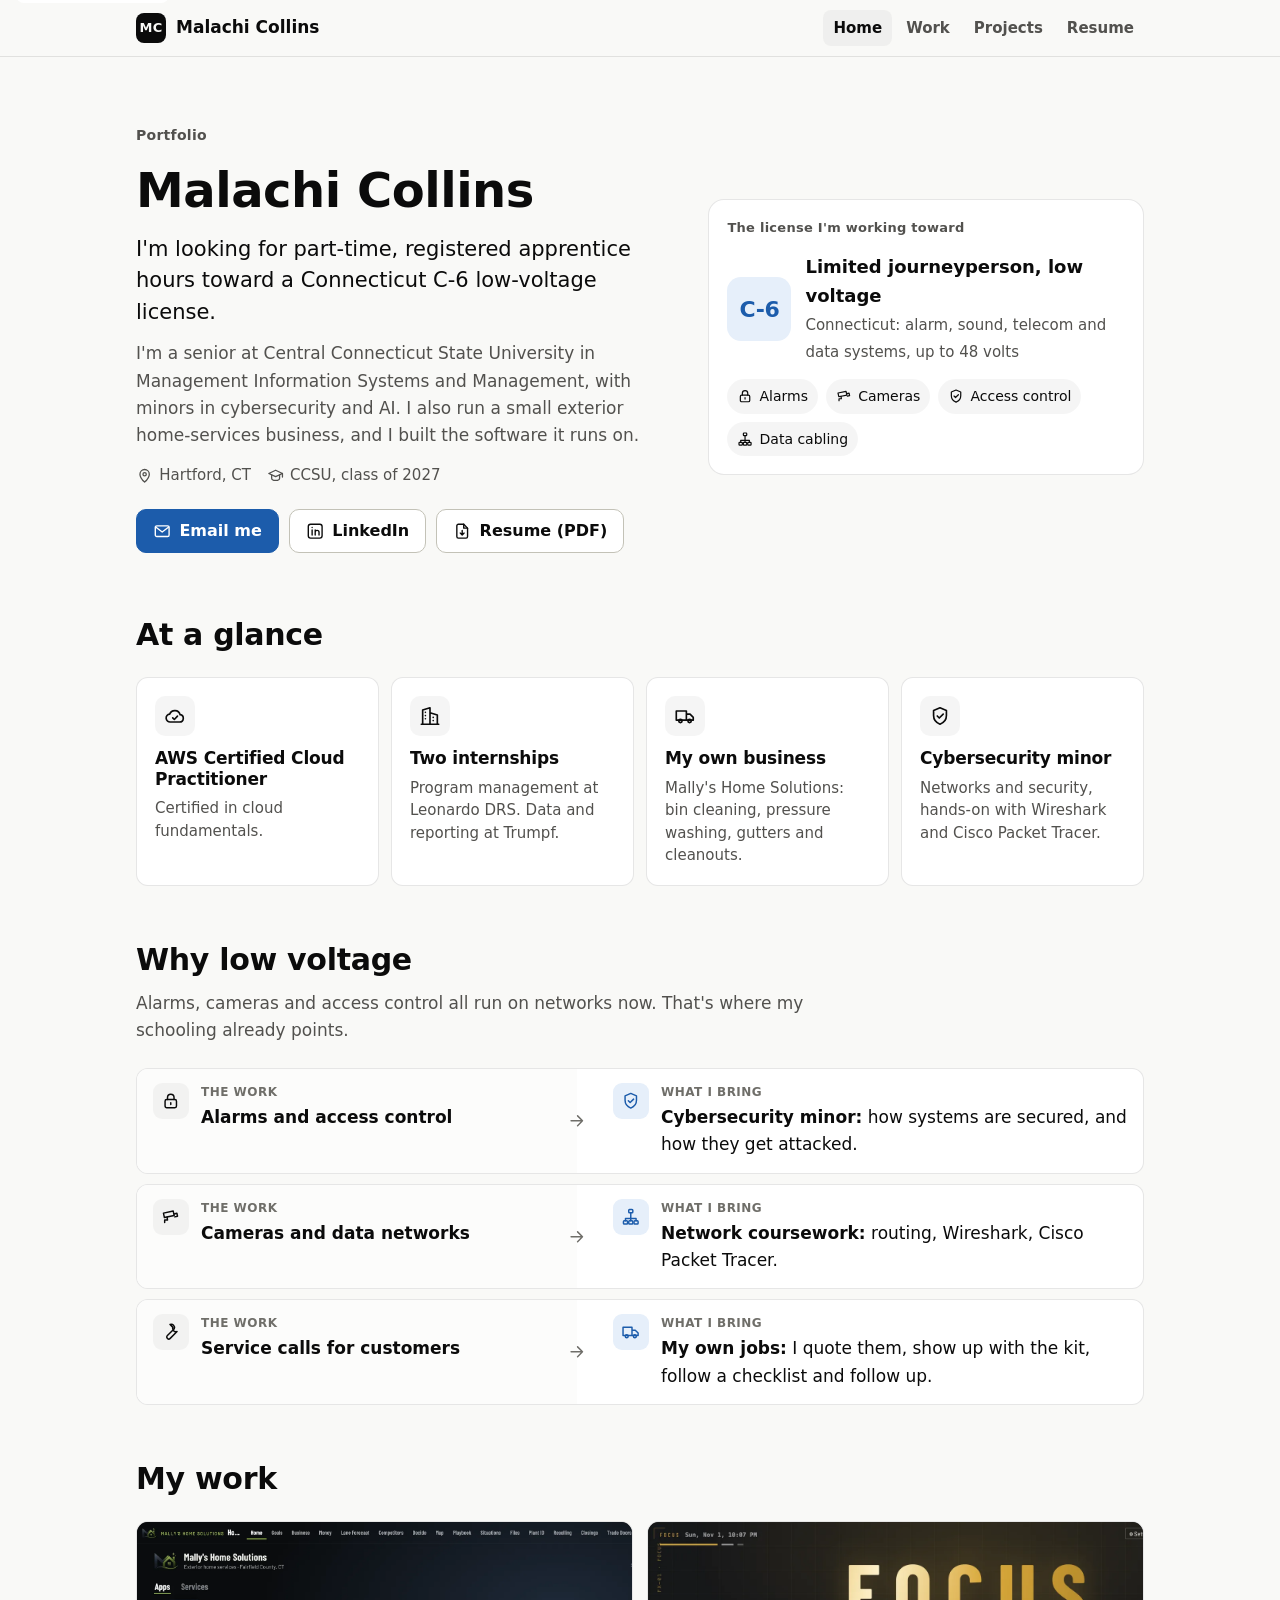
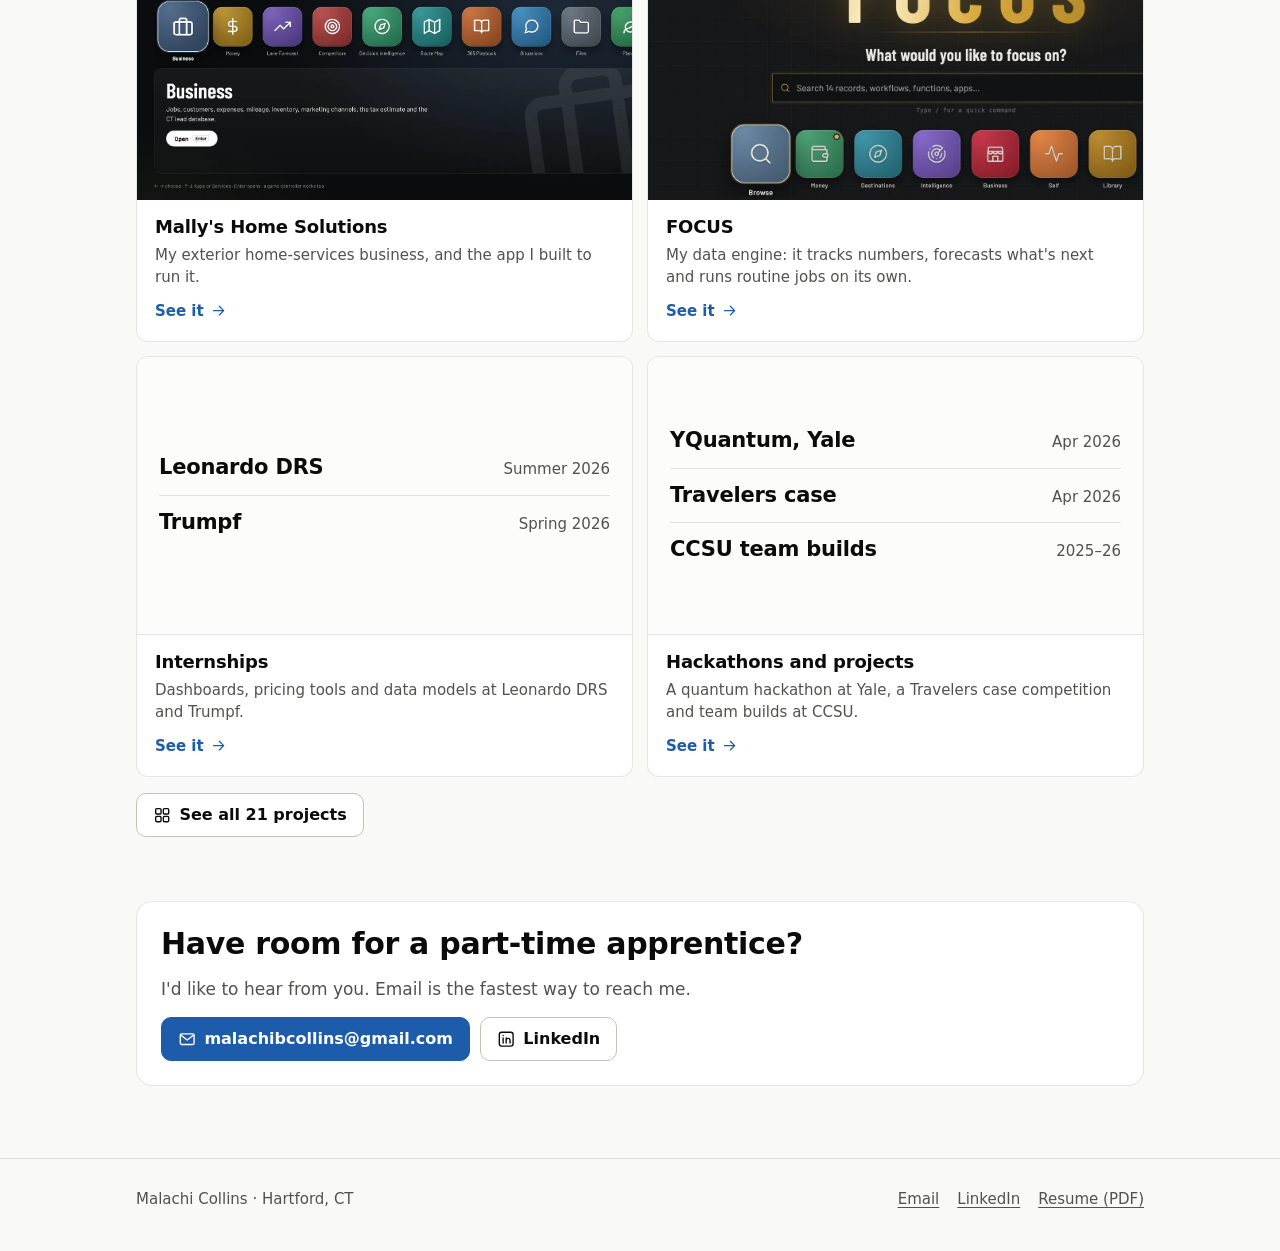
==== docs/portfolio/index.html @ fdacb259 "The portfolio becomes a section of the site: docs/portfolio, a Projects page with all 21 projects, t" ====
<!doctype html>
<html lang="en">
<head>
<meta charset="utf-8">
<meta name="viewport" content="width=device-width, initial-scale=1">
<title>Malachi Collins · Portfolio</title>
<meta name="description" content="CCSU senior in information systems and cybersecurity, looking for part-time, registered apprentice hours toward a Connecticut C-6 low-voltage license.">
<meta property="og:type" content="website">
<meta property="og:title" content="Malachi Collins · Portfolio">
<meta property="og:description" content="Looking for part-time, registered apprentice hours toward a Connecticut C-6 low-voltage license.">
<meta property="og:url" content="https://malachicollins.org/portfolio/">
<meta property="og:image" content="https://malachicollins.org/portfolio/assets/img/og-card.png">
<meta name="twitter:card" content="summary_large_image">
<meta name="theme-color" content="#f9f9f7" media="(prefers-color-scheme: light)">
<meta name="theme-color" content="#0d0d0d" media="(prefers-color-scheme: dark)">
<link rel="icon" href="favicon.svg" type="image/svg+xml">
<link rel="apple-touch-icon" href="assets/img/apple-touch-icon.png">
<link rel="stylesheet" href="assets/site.css">
</head>
<body>
<a class="skip" href="#main">Skip to content</a>
<header class="top">
  <div class="wrap">
    <a class="brand" href="./"><span class="mark" aria-hidden="true">MC</span><span class="name">Malachi Collins</span></a>
    <nav class="nav" aria-label="Pages">
      <a href="./" aria-current="page">Home</a>
      <a href="work.html">Work</a>
      <a href="projects.html">Projects</a>
      <a href="resume.html">Resume</a>
    </nav>
  </div>
</header>

<main id="main">
  <div class="wrap">
    <section class="hero" aria-labelledby="hello">
      <div>
        <div class="kicker">Portfolio</div>
        <h1 id="hello">Malachi Collins</h1>
        <p class="lead">I'm looking for part-time, registered apprentice hours toward a Connecticut <span class="nb">C-6</span> low-voltage license.</p>
        <p class="sub">I'm a senior at Central Connecticut State University in Management Information Systems and Management, with minors in cybersecurity and AI. I also run a small exterior home-services business, and I built the software it runs on.</p>
        <div class="meta">
          <span><svg class="icon" aria-hidden="true"><use href="assets/icons.svg#i-pin"/></svg>Hartford, CT</span>
          <span><svg class="icon" aria-hidden="true"><use href="assets/icons.svg#i-cap"/></svg>CCSU, class of 2027</span>
        </div>
        <div class="actions">
          <a class="btn primary" href="mailto:malachibcollins@gmail.com"><svg class="icon" aria-hidden="true"><use href="assets/icons.svg#i-mail"/></svg>Email me</a>
          <a class="btn" href="https://www.linkedin.com/in/malachi-collins/" rel="noopener"><svg class="icon" aria-hidden="true"><use href="assets/icons.svg#i-linkedin"/></svg>LinkedIn</a>
          <a class="btn" href="assets/Malachi-Collins-Resume.pdf"><svg class="icon" aria-hidden="true"><use href="assets/icons.svg#i-file"/></svg>Resume (PDF)</a>
        </div>
      </div>
      <aside class="hero-card" aria-label="The license I'm working toward">
        <div class="label">The license I'm working toward</div>
        <div class="target">
          <div class="badge-big" aria-hidden="true">C-6</div>
          <div><strong>Limited journeyperson, low voltage</strong><span>Connecticut: alarm, sound, telecom and data systems, up to 48 volts</span></div>
        </div>
        <div class="covers" aria-label="What the work covers">
          <span><svg class="icon" aria-hidden="true"><use href="assets/icons.svg#i-lock"/></svg>Alarms</span>
          <span><svg class="icon" aria-hidden="true"><use href="assets/icons.svg#i-camera"/></svg>Cameras</span>
          <span><svg class="icon" aria-hidden="true"><use href="assets/icons.svg#i-shield"/></svg>Access control</span>
          <span><svg class="icon" aria-hidden="true"><use href="assets/icons.svg#i-network"/></svg>Data cabling</span>
        </div>
      </aside>
    </section>

    <section class="section" aria-labelledby="glance">
      <div class="section-head"><h2 id="glance">At a glance</h2></div>
      <div class="tiles">
        <div class="tile">
          <div class="ico"><svg class="icon" aria-hidden="true"><use href="assets/icons.svg#i-cloud"/></svg></div>
          <h3>AWS Certified Cloud Practitioner</h3>
          <p>Certified in cloud fundamentals.</p>
        </div>
        <div class="tile">
          <div class="ico"><svg class="icon" aria-hidden="true"><use href="assets/icons.svg#i-building"/></svg></div>
          <h3>Two internships</h3>
          <p>Program management at Leonardo DRS. Data and reporting at Trumpf.</p>
        </div>
        <div class="tile">
          <div class="ico"><svg class="icon" aria-hidden="true"><use href="assets/icons.svg#i-truck"/></svg></div>
          <h3>My own business</h3>
          <p>Mally's Home Solutions: bin cleaning, pressure washing, gutters and cleanouts.</p>
        </div>
        <div class="tile">
          <div class="ico"><svg class="icon" aria-hidden="true"><use href="assets/icons.svg#i-shield"/></svg></div>
          <h3>Cybersecurity minor</h3>
          <p>Networks and security, hands-on with Wireshark and Cisco Packet Tracer.</p>
        </div>
      </div>
    </section>

    <section class="section" aria-labelledby="why">
      <div class="section-head">
        <h2 id="why">Why low voltage</h2>
        <p class="sub">Alarms, cameras and access control all run on networks now. That's where my schooling already points.</p>
      </div>
      <div class="pairs">
        <div class="pair">
          <div class="work"><span class="ico"><svg class="icon" aria-hidden="true"><use href="assets/icons.svg#i-lock"/></svg></span><div><small>The work</small><strong>Alarms and access control</strong></div></div>
          <div class="arrow" aria-hidden="true"><svg class="icon"><use href="assets/icons.svg#i-arrow"/></svg></div>
          <div class="bring"><span class="ico"><svg class="icon" aria-hidden="true"><use href="assets/icons.svg#i-shield"/></svg></span><div><small>What I bring</small><strong>Cybersecurity minor:</strong> how systems are secured, and how they get attacked.</div></div>
        </div>
        <div class="pair">
          <div class="work"><span class="ico"><svg class="icon" aria-hidden="true"><use href="assets/icons.svg#i-camera"/></svg></span><div><small>The work</small><strong>Cameras and data networks</strong></div></div>
          <div class="arrow" aria-hidden="true"><svg class="icon"><use href="assets/icons.svg#i-arrow"/></svg></div>
          <div class="bring"><span class="ico"><svg class="icon" aria-hidden="true"><use href="assets/icons.svg#i-network"/></svg></span><div><small>What I bring</small><strong>Network coursework:</strong> routing, Wireshark, Cisco Packet Tracer.</div></div>
        </div>
        <div class="pair">
          <div class="work"><span class="ico"><svg class="icon" aria-hidden="true"><use href="assets/icons.svg#i-tools"/></svg></span><div><small>The work</small><strong>Service calls for customers</strong></div></div>
          <div class="arrow" aria-hidden="true"><svg class="icon"><use href="assets/icons.svg#i-arrow"/></svg></div>
          <div class="bring"><span class="ico"><svg class="icon" aria-hidden="true"><use href="assets/icons.svg#i-truck"/></svg></span><div><small>What I bring</small><strong>My own jobs:</strong> I quote them, show up with the kit, follow a checklist and follow up.</div></div>
        </div>
      </div>
    </section>

    <section class="section" aria-labelledby="mywork">
      <div class="section-head"><h2 id="mywork">My work</h2></div>
      <div class="cards two-up">
        <a class="card" href="work.html#mallys">
          <div class="pic"><img src="assets/img/mhs-console.webp" width="1600" height="825" alt="The Mally's Home Solutions app's home screen: a row of app tiles." loading="lazy"></div>
          <div class="body"><h3>Mally's Home Solutions</h3><p>My exterior home-services business, and the app I built to run it.</p><span class="more">See it<svg class="icon" aria-hidden="true"><use href="assets/icons.svg#i-arrow"/></svg></span></div>
        </a>
        <a class="card" href="work.html#focus">
          <div class="pic"><img src="assets/img/focus-home.webp" width="1600" height="700" alt="The FOCUS home screen: a search box and a row of app tiles." loading="lazy"></div>
          <div class="body"><h3>FOCUS</h3><p>My data engine: it tracks numbers, forecasts what's next and runs routine jobs on its own.</p><span class="more">See it<svg class="icon" aria-hidden="true"><use href="assets/icons.svg#i-arrow"/></svg></span></div>
        </a>
        <a class="card" href="work.html#internships">
          <div class="pic text-pic"><ul><li><b>Leonardo DRS</b><span>Summer 2026</span></li><li><b>Trumpf</b><span>Spring 2026</span></li></ul></div>
          <div class="body"><h3>Internships</h3><p>Dashboards, pricing tools and data models at Leonardo DRS and Trumpf.</p><span class="more">See it<svg class="icon" aria-hidden="true"><use href="assets/icons.svg#i-arrow"/></svg></span></div>
        </a>
        <a class="card" href="work.html#competitions">
          <div class="pic text-pic"><ul><li><b>YQuantum, Yale</b><span>Apr 2026</span></li><li><b>Travelers case</b><span>Apr 2026</span></li><li><b>CCSU team builds</b><span>2025–26</span></li></ul></div>
          <div class="body"><h3>Hackathons and projects</h3><p>A quantum hackathon at Yale, a Travelers case competition and team builds at CCSU.</p><span class="more">See it<svg class="icon" aria-hidden="true"><use href="assets/icons.svg#i-arrow"/></svg></span></div>
        </a>
      </div>
      <div class="actions" style="margin-top:16px"><a class="btn" href="projects.html"><svg class="icon" aria-hidden="true"><use href="assets/icons.svg#i-layout"/></svg>See all 21 projects</a></div>
    </section>

    <section class="cta" aria-labelledby="talk">
      <h2 id="talk">Have room for a part-time apprentice?</h2>
      <p>I'd like to hear from you. Email is the fastest way to reach me.</p>
      <div class="actions">
        <a class="btn primary" href="mailto:malachibcollins@gmail.com"><svg class="icon" aria-hidden="true"><use href="assets/icons.svg#i-mail"/></svg>malachibcollins@gmail.com</a>
        <a class="btn" href="https://www.linkedin.com/in/malachi-collins/" rel="noopener"><svg class="icon" aria-hidden="true"><use href="assets/icons.svg#i-linkedin"/></svg>LinkedIn</a>
      </div>
    </section>
  </div>
</main>

<footer class="foot">
  <div class="wrap">
    <span>Malachi Collins · Hartford, CT</span>
    <nav aria-label="Contact">
      <a href="mailto:malachibcollins@gmail.com">Email</a>
      <a href="https://www.linkedin.com/in/malachi-collins/" rel="noopener">LinkedIn</a>
      <a href="assets/Malachi-Collins-Resume.pdf">Resume (PDF)</a>
    </nav>
  </div>
</footer>
</body>
</html>
---- docs/portfolio/assets/site.css ----
/* Malachi Collins: portfolio. One stylesheet for every page; light and dark follow the device. */
:root {
  color-scheme: light;
  --page: #f9f9f7;
  --surface: #fcfcfb;
  --raised: #ffffff;
  --ink: #0b0b0b;
  --ink-2: #52514e;
  --muted: #6f6e69;
  --grid: #e1e0d9;
  --axis: #c3c2b7;
  --ring: rgba(11, 11, 11, 0.10);
  --wash: rgba(11, 11, 11, 0.04);
  --link: #1c5cab;
  --accent: #1c5cab;
  --on-accent: #ffffff;
  --accent-wash: #e6effa;
  --series-1: #2a78d6;
  --series-2: #eb6834;
  --series-3: #1baf7a;
  --good: #0ca30c;
  --radius: 12px;
  --font: system-ui, -apple-system, "Segoe UI", Roboto, "Helvetica Neue", Arial, sans-serif;
}
@media (prefers-color-scheme: dark) {
  :root:not([data-theme="light"]) {
    color-scheme: dark;
    --page: #0d0d0d;
    --surface: #1a1a19;
    --raised: #1f1f1e;
    --ink: #f0efec;
    --ink-2: #c3c2b7;
    --muted: #a3a29b;
    --grid: #2c2c2a;
    --axis: #383835;
    --ring: rgba(255, 255, 255, 0.10);
    --wash: rgba(255, 255, 255, 0.05);
    --link: #86b6ef;
    --accent: #3987e5;
    --on-accent: #ffffff;
    --accent-wash: #16263a;
    --series-1: #3987e5;
    --series-2: #d95926;
    --series-3: #199e70;
  }
}

*, *::before, *::after { box-sizing: border-box; }
html { -webkit-text-size-adjust: 100%; scroll-behavior: smooth; }
@media (prefers-reduced-motion: reduce) { html { scroll-behavior: auto; } }
body {
  margin: 0;
  background: var(--page);
  color: var(--ink);
  font: 17px/1.6 var(--font);
  overflow-x: hidden;
}
img { max-width: 100%; height: auto; display: block; }
a { color: var(--link); text-underline-offset: 3px; }
a:hover { text-decoration-thickness: 2px; }
:focus-visible { outline: 2px solid var(--accent); outline-offset: 3px; border-radius: 4px; }
h1, h2, h3 { line-height: 1.2; margin: 0; letter-spacing: -0.01em; }
h1 { font-size: clamp(32px, 6vw, 48px); font-weight: 700; }
h2 { font-size: clamp(24px, 4vw, 30px); font-weight: 700; }
h3 { font-size: 18px; font-weight: 650; }
p { margin: 0; }
.wrap { max-width: 1040px; margin: 0 auto; padding: 0 16px; }
.nb { white-space: nowrap; }
.sr-only { position: absolute; width: 1px; height: 1px; padding: 0; margin: -1px; overflow: hidden; clip: rect(0 0 0 0); white-space: nowrap; border: 0; }
.skip { position: absolute; left: 16px; top: -40px; background: var(--raised); padding: 8px 12px; border-radius: 8px; z-index: 10; }
.skip:focus { top: 8px; }
.icon { width: 1.15em; height: 1.15em; flex: none; fill: none; stroke: currentColor; stroke-width: 1.8; stroke-linecap: round; stroke-linejoin: round; }

/* Top bar */
.top { position: sticky; top: 0; z-index: 5; background: var(--page); background: color-mix(in srgb, var(--page) 88%, transparent); backdrop-filter: saturate(1.4) blur(10px); -webkit-backdrop-filter: saturate(1.4) blur(10px); border-bottom: 1px solid var(--ring); }
.top .wrap { display: flex; align-items: center; justify-content: space-between; gap: 12px; height: 56px; }
.brand { display: flex; align-items: center; gap: 10px; color: var(--ink); text-decoration: none; font-weight: 700; white-space: nowrap; }
.brand .mark { width: 30px; height: 30px; border-radius: 8px; background: var(--ink); color: var(--page); display: grid; place-items: center; font-size: 13px; letter-spacing: 0.02em; }
.nav { display: flex; gap: 4px; }
.nav a { color: var(--ink-2); text-decoration: none; padding: 6px 10px; border-radius: 8px; font-size: 15px; font-weight: 550; }
.nav a:hover { background: var(--wash); color: var(--ink); }
.nav a[aria-current="page"] { color: var(--ink); background: var(--wash); }
@media (max-width: 420px) { .brand .name { display: none; } }

/* Sections */
main { display: block; }
.section { padding: 56px 0 8px; }
.section + .section { padding-top: 48px; }
.kicker { display: inline-flex; align-items: center; gap: 8px; color: var(--ink-2); font-size: 14px; font-weight: 600; letter-spacing: 0.02em; margin-bottom: 10px; }
.lead { font-size: clamp(18px, 2.6vw, 21px); line-height: 1.5; color: var(--ink); max-width: 46ch; }
.sub { color: var(--ink-2); max-width: 62ch; }
.section-head { display: grid; gap: 10px; margin-bottom: 24px; }
.section-head .sub { margin-top: 2px; }

/* Hero */
.hero { padding: 48px 0 8px; display: grid; gap: 28px; grid-template-columns: minmax(0, 1fr); align-items: center; }
@media (min-width: 860px) { .hero { grid-template-columns: minmax(0, 1.25fr) minmax(0, 1fr); padding-top: 64px; } }
.hero h1 { margin: 6px 0 14px; }
.hero .lead { margin-bottom: 12px; }
.meta { display: flex; flex-wrap: wrap; gap: 6px 16px; color: var(--ink-2); font-size: 15px; margin: 14px 0 22px; }
.meta span { display: inline-flex; align-items: center; gap: 6px; }
.actions { display: flex; flex-wrap: wrap; gap: 10px; }
.btn { display: inline-flex; align-items: center; gap: 8px; min-height: 44px; padding: 0 16px; border-radius: 10px; border: 1px solid var(--axis); color: var(--ink); background: var(--raised); text-decoration: none; font-weight: 600; font-size: 16px; }
.btn:hover { border-color: var(--ink-2); text-decoration: none; }
.btn.primary { background: var(--accent); border-color: var(--accent); color: var(--on-accent); }
.btn.primary:hover { filter: brightness(1.08); }
.hero-card { background: var(--raised); border: 1px solid var(--ring); border-radius: 16px; padding: 18px; display: grid; gap: 14px; }
.hero-card .label { font-size: 13px; font-weight: 650; color: var(--ink-2); letter-spacing: 0.02em; }
.target { display: grid; grid-template-columns: auto minmax(0, 1fr); gap: 14px; align-items: center; }
.badge-big { width: 64px; height: 64px; border-radius: 14px; background: var(--accent-wash); color: var(--link); display: grid; place-items: center; font-weight: 800; font-size: 22px; letter-spacing: -0.02em; }
.target strong { display: block; font-size: 18px; }
.target span { color: var(--ink-2); font-size: 15px; }
.covers { display: flex; flex-wrap: wrap; gap: 8px; }
.covers span { display: inline-flex; align-items: center; gap: 6px; font-size: 14px; padding: 6px 10px; border-radius: 999px; background: var(--wash); color: var(--ink); }

/* Tiles */
.tiles { display: grid; gap: 12px; grid-template-columns: repeat(auto-fit, minmax(min(100%, 220px), 1fr)); }
.tile { background: var(--raised); border: 1px solid var(--ring); border-radius: var(--radius); padding: 18px; display: grid; gap: 8px; align-content: start; }
.tile .ico { width: 40px; height: 40px; border-radius: 10px; display: grid; place-items: center; background: var(--wash); color: var(--ink); margin-bottom: 4px; }
.tile .ico .icon { width: 22px; height: 22px; }
.tile h3 { font-size: 17px; }
.tile p { color: var(--ink-2); font-size: 15px; line-height: 1.5; }
.stat { background: var(--surface); border: 1px solid var(--ring); border-radius: var(--radius); padding: 16px 18px; }
.stat b { display: block; font-size: 30px; line-height: 1.1; font-weight: 750; letter-spacing: -0.02em; }
.stat span { color: var(--ink-2); font-size: 15px; }

/* Overlap rows (Why low voltage) */
.pairs { display: grid; gap: 10px; }
.pair { display: grid; grid-template-columns: minmax(0, 1fr); gap: 0; background: var(--raised); border: 1px solid var(--ring); border-radius: var(--radius); overflow: hidden; }
.pair > div { display: flex; gap: 12px; align-items: flex-start; padding: 14px 16px; }
.pair .work { background: var(--surface); }
.pair .ico { width: 36px; height: 36px; border-radius: 9px; display: grid; place-items: center; flex: none; background: var(--wash); }
.pair .bring .ico { background: var(--accent-wash); color: var(--link); }
.pair small { display: block; font-size: 12px; font-weight: 700; letter-spacing: 0.04em; color: var(--muted); text-transform: uppercase; margin-bottom: 2px; }
.pair strong { font-weight: 650; }
.pair .arrow { display: none; }
@media (min-width: 760px) {
  .pair { grid-template-columns: minmax(0, 1fr) 40px minmax(0, 1.3fr); align-items: stretch; }
  .pair .arrow { display: grid; place-items: center; color: var(--muted); background: linear-gradient(90deg, var(--surface) 50%, var(--raised) 50%); padding: 0; }
}

/* Work cards with a picture */
.cards { display: grid; gap: 14px; grid-template-columns: repeat(auto-fit, minmax(min(100%, 300px), 1fr)); }
.card { background: var(--raised); border: 1px solid var(--ring); border-radius: var(--radius); overflow: hidden; color: var(--ink); text-decoration: none; display: flex; flex-direction: column; }
a.card:hover { border-color: var(--axis); }
a.card:hover h3 { text-decoration: underline; text-underline-offset: 3px; }
.card .pic { aspect-ratio: 16 / 9; background: #151515; overflow: hidden; }
.card .pic img { width: 100%; height: 100%; object-fit: cover; object-position: top left; }
.cards.two-up { grid-template-columns: repeat(auto-fit, minmax(min(100%, 420px), 1fr)); }
.card .pic.text-pic { display: flex; align-items: center; background: var(--surface); padding: 16px 22px; border-bottom: 1px solid var(--ring); }
.text-pic ul { list-style: none; margin: 0; padding: 0; width: 100%; display: grid; gap: 10px; }
.text-pic li { display: flex; justify-content: space-between; align-items: baseline; gap: 12px; padding-bottom: 10px; border-bottom: 1px solid var(--grid); }
.text-pic li:last-child { border-bottom: 0; padding-bottom: 0; }
.text-pic b { font-size: clamp(17px, 2.4vw, 21px); font-weight: 700; letter-spacing: -0.01em; }
.text-pic span { color: var(--ink-2); font-size: 15px; white-space: nowrap; }
.card .body { padding: 16px 18px 18px; display: grid; gap: 6px; }
.card .body p { color: var(--ink-2); font-size: 15px; line-height: 1.5; }
.more { display: inline-flex; align-items: center; gap: 6px; font-weight: 600; color: var(--link); font-size: 15px; margin-top: 4px; }

/* Jump links */
.jump { display: flex; flex-wrap: wrap; gap: 8px; margin-top: 18px; }
.jump a { display: inline-flex; align-items: center; gap: 6px; padding: 8px 12px; border-radius: 999px; border: 1px solid var(--ring); background: var(--raised); color: var(--ink); text-decoration: none; font-size: 15px; font-weight: 550; }
.jump a:hover { border-color: var(--axis); }

/* Project sections */
.project { padding-top: 56px; scroll-margin-top: 64px; }
.project-head { display: grid; gap: 10px; margin-bottom: 20px; }
.chips { display: flex; flex-wrap: wrap; gap: 8px; }
.chips span { display: inline-flex; align-items: center; gap: 6px; padding: 6px 12px; border-radius: 999px; background: var(--raised); border: 1px solid var(--ring); font-size: 15px; }
.chips .icon { color: var(--good); }
.chips.plain span { background: var(--wash); border-color: transparent; font-size: 14px; }
.label-row { font-size: 13px; font-weight: 700; letter-spacing: 0.04em; text-transform: uppercase; color: var(--muted); margin: 22px 0 10px; }
.shots { display: grid; gap: 14px; grid-template-columns: minmax(0, 1fr); margin-top: 18px; }
@media (min-width: 860px) { .shots { grid-template-columns: repeat(2, minmax(0, 1fr)); } .shots .wide { grid-column: 1 / -1; } }
figure { margin: 0; }
.shot { background: var(--raised); border: 1px solid var(--ring); border-radius: var(--radius); overflow: hidden; display: flex; flex-direction: column; }
.shot a { display: flex; align-items: center; flex: 1 1 auto; background: #151515; }
.shot a img { width: 100%; }
.shot figcaption { padding: 12px 16px 14px; color: var(--ink-2); font-size: 15px; line-height: 1.5; }
.shot figcaption b { color: var(--ink); font-weight: 650; }
.note { display: flex; gap: 10px; align-items: flex-start; padding: 12px 14px; border-radius: 10px; background: var(--wash); color: var(--ink-2); font-size: 15px; margin-top: 16px; }
.note .icon { margin-top: 3px; color: var(--ink-2); }

/* FOCUS flow */
.flow { display: grid; gap: 10px; margin-top: 4px; }
.flow-steps { display: grid; gap: 10px; grid-template-columns: repeat(2, minmax(0, 1fr)); }
@media (min-width: 760px) { .flow-steps { grid-template-columns: repeat(4, minmax(0, 1fr)); } }
.step { position: relative; background: var(--raised); border: 1px solid var(--ring); border-radius: var(--radius); padding: 14px 16px; }
.step .n { font-size: 12px; font-weight: 700; color: var(--muted); letter-spacing: 0.04em; }
.step strong { display: block; font-size: 17px; margin: 2px 0 2px; }
.step span { color: var(--ink-2); font-size: 14px; line-height: 1.45; display: block; }
.base { display: flex; flex-wrap: wrap; align-items: center; gap: 8px 14px; background: var(--accent-wash); color: var(--ink); border-radius: var(--radius); padding: 12px 16px; font-size: 15px; }
.base strong { display: inline-flex; align-items: center; gap: 8px; }
.base span { color: var(--ink-2); }

/* Experience */
.jobs { display: grid; gap: 12px; }
.job { background: var(--raised); border: 1px solid var(--ring); border-radius: var(--radius); padding: 16px 18px; display: grid; gap: 8px; }
.job-top { display: flex; flex-wrap: wrap; justify-content: space-between; gap: 2px 12px; align-items: baseline; }
.job-top h3 { font-size: 18px; }
.job-top .when { color: var(--ink-2); font-size: 15px; white-space: nowrap; }
.job .role { color: var(--ink-2); font-size: 15px; margin-top: -4px; }
.job ul { margin: 2px 0 0; padding-left: 20px; color: var(--ink); }
.job li { margin: 3px 0; font-size: 16px; }
.job li::marker { color: var(--muted); }
.two { display: grid; gap: 12px; grid-template-columns: repeat(auto-fit, minmax(min(100%, 320px), 1fr)); }

/* Timeline (resume) */
.legend { display: flex; flex-wrap: wrap; gap: 6px 18px; font-size: 14px; color: var(--ink-2); margin: 0 0 14px; }
.legend span { display: inline-flex; align-items: center; gap: 8px; }
.legend i { width: 14px; height: 10px; border-radius: 3px; display: inline-block; }
.k-school { background: var(--series-1); }
.k-work { background: var(--series-2); }
.k-lead { background: var(--series-3); }
/* Each plot cell draws a hairline at every January (12 of the 78 months shown = 15.3846%) and the dashed
   "now" line at Nov 2026 (70 of 78 = 89.74%). On wide screens the rows touch, so the lines run unbroken. */
.timeline { background: var(--surface); border: 1px solid var(--ring); border-radius: var(--radius); padding: 10px 16px 8px; }
.tl-row { display: grid; grid-template-columns: minmax(0, 1fr); column-gap: 16px; }
.tl-label { font-size: 14px; line-height: 1.35; padding: 10px 0 4px; }
.tl-label b { font-weight: 650; }
.tl-label span { color: var(--ink-2); }
.tl-plot { position: relative; min-height: 22px; background-image: linear-gradient(to right, var(--grid) 1px, transparent 1px); background-size: 15.3846% 100%; background-repeat: repeat-x; }
.tl-plot::after { content: ""; position: absolute; top: 0; bottom: 0; left: 89.74%; border-left: 1.5px dashed var(--ink-2); }
.tl-bar { position: absolute; top: 50%; height: 12px; margin-top: -6px; min-width: 6px; border-radius: 4px; z-index: 1; }
.tl-head .tl-label, .tl-axis .tl-label { display: none; }
.tl-head .tl-plot { min-height: 22px; }
.tl-now { position: absolute; left: 89.74%; top: 2px; transform: translateX(-50%); font-size: 12px; font-weight: 650; line-height: 18px; padding: 0 5px; border-radius: 4px; background: var(--surface); z-index: 2; }
.tl-axis .tl-plot { min-height: 26px; font-size: 12px; color: var(--muted); font-variant-numeric: tabular-nums; }
.tl-axis span { position: absolute; top: 6px; padding-left: 4px; line-height: 1; }
.tl-axis span.last { left: auto !important; right: 0; padding-left: 0; }
.tl-note { font-size: 13px; color: var(--ink-2); margin-top: 8px; }
@media (min-width: 760px) {
  .tl-row { grid-template-columns: 300px minmax(0, 1fr); }
  .tl-label { padding: 6px 0; }
  .tl-head .tl-label, .tl-axis .tl-label { display: block; padding: 0; }
}

/* Skills */
.skill-list { display: flex; flex-wrap: wrap; gap: 6px; margin-top: 4px; }
.skill-list span { font-size: 14px; padding: 4px 10px; border-radius: 999px; background: var(--wash); }

/* Footer */
.foot { margin-top: 72px; border-top: 1px solid var(--ring); padding: 28px 0 40px; color: var(--ink-2); font-size: 15px; }
.foot .wrap { display: flex; flex-wrap: wrap; justify-content: space-between; gap: 14px; align-items: center; }
.foot nav { display: flex; flex-wrap: wrap; gap: 6px 18px; }
.foot a { color: var(--ink-2); }
.cta { margin-top: 56px; background: var(--raised); border: 1px solid var(--ring); border-radius: 16px; padding: 24px; display: grid; gap: 14px; }
.cta p { color: var(--ink-2); }

/* Phones: tiles lie flat, icon on the left, so the page is shorter */
@media (max-width: 600px) {
  .tile { grid-template-columns: 40px minmax(0, 1fr); column-gap: 14px; row-gap: 4px; padding: 14px 16px; }
  .tile .ico { grid-row: 1 / span 3; margin: 0; }
  .tile > :not(.ico) { grid-column: 2; }
}

/* Projects page */
.ptiles { display: grid; gap: 12px; grid-template-columns: repeat(auto-fit, minmax(min(100%, 290px), 1fr)); margin-top: 12px; }
.ptile { background: var(--raised); border: 1px solid var(--ring); border-radius: var(--radius); padding: 16px 18px; display: flex; flex-direction: column; gap: 8px; }
.ptile-top { display: flex; align-items: center; justify-content: space-between; gap: 10px; }
.ptile-top .ico { width: 38px; height: 38px; border-radius: 10px; display: grid; place-items: center; background: var(--wash); }
.ptile-top .ico .icon { width: 20px; height: 20px; }
.when { color: var(--ink-2); font-size: 14px; white-space: nowrap; font-variant-numeric: tabular-nums; }
.ptile p { color: var(--ink-2); font-size: 15px; line-height: 1.5; }
.ptile .chips { margin-top: 2px; }
.code { margin-top: auto; padding-top: 4px; display: inline-flex; align-items: center; gap: 6px; font-size: 14px; font-weight: 600; }
.code.muted { color: var(--muted); font-weight: 500; }
.finder { background: var(--raised); border: 1px solid var(--ring); border-radius: var(--radius); padding: 18px; display: grid; gap: 20px; grid-template-columns: minmax(0, 1fr); }
@media (min-width: 900px) { .finder { grid-template-columns: minmax(0, 1fr) auto; align-items: start; } }
.finder-text { display: flex; flex-direction: column; gap: 10px; }
.finder-text p { color: var(--ink-2); }
.facts { list-style: none; margin: 0; padding: 0; display: grid; gap: 6px; }
.facts li { font-size: 15px; color: var(--ink-2); }
.facts b { color: var(--ink); font-size: 17px; margin-right: 4px; }
.finder-chart { margin: 0; background: var(--surface); border: 1px solid var(--ring); border-radius: 10px; padding: 14px; }
.finder-chart .legend i { width: 10px; height: 10px; border-radius: 2px; }
.counties { display: flex; flex-wrap: wrap; gap: 18px 24px; }
.county { display: flex; justify-content: space-between; align-items: baseline; font-size: 14px; margin-bottom: 6px; }
.county span { color: var(--ink-2); font-variant-numeric: tabular-nums; }
.waffle { display: grid; grid-template-columns: repeat(25, 8px); gap: 2px; }
.waffle i { width: 8px; height: 8px; border-radius: 2px; display: block; }
.waffle i.a, .w-a { background: var(--series-1); }
.waffle i.b, .w-b { background: var(--series-2); }
.waffle i.c, .w-c { background: var(--series-3); }
.finder-chart figcaption { font-size: 13px; color: var(--ink-2); margin-top: 10px; max-width: 520px; }
.bars { margin: 0; background: var(--surface); border: 1px solid var(--ring); border-radius: var(--radius); padding: 16px 18px; display: grid; gap: 8px; }
.bar-row { display: grid; grid-template-columns: minmax(0, 1fr); gap: 2px; }
.bar-label { font-size: 14px; color: var(--ink); }
.bar-track { display: flex; align-items: center; gap: 8px; min-height: 18px; }
.bar-track i { display: block; height: 14px; width: calc((100% - 44px) * var(--w)); background: var(--series-1); border-radius: 0 4px 4px 0; }
.bar-val { font-size: 14px; color: var(--ink-2); font-variant-numeric: tabular-nums; }
.bars figcaption { font-size: 13px; color: var(--ink-2); margin-top: 4px; }
@media (min-width: 640px) { .bar-row { grid-template-columns: 210px minmax(0, 1fr); gap: 12px; align-items: center; } }
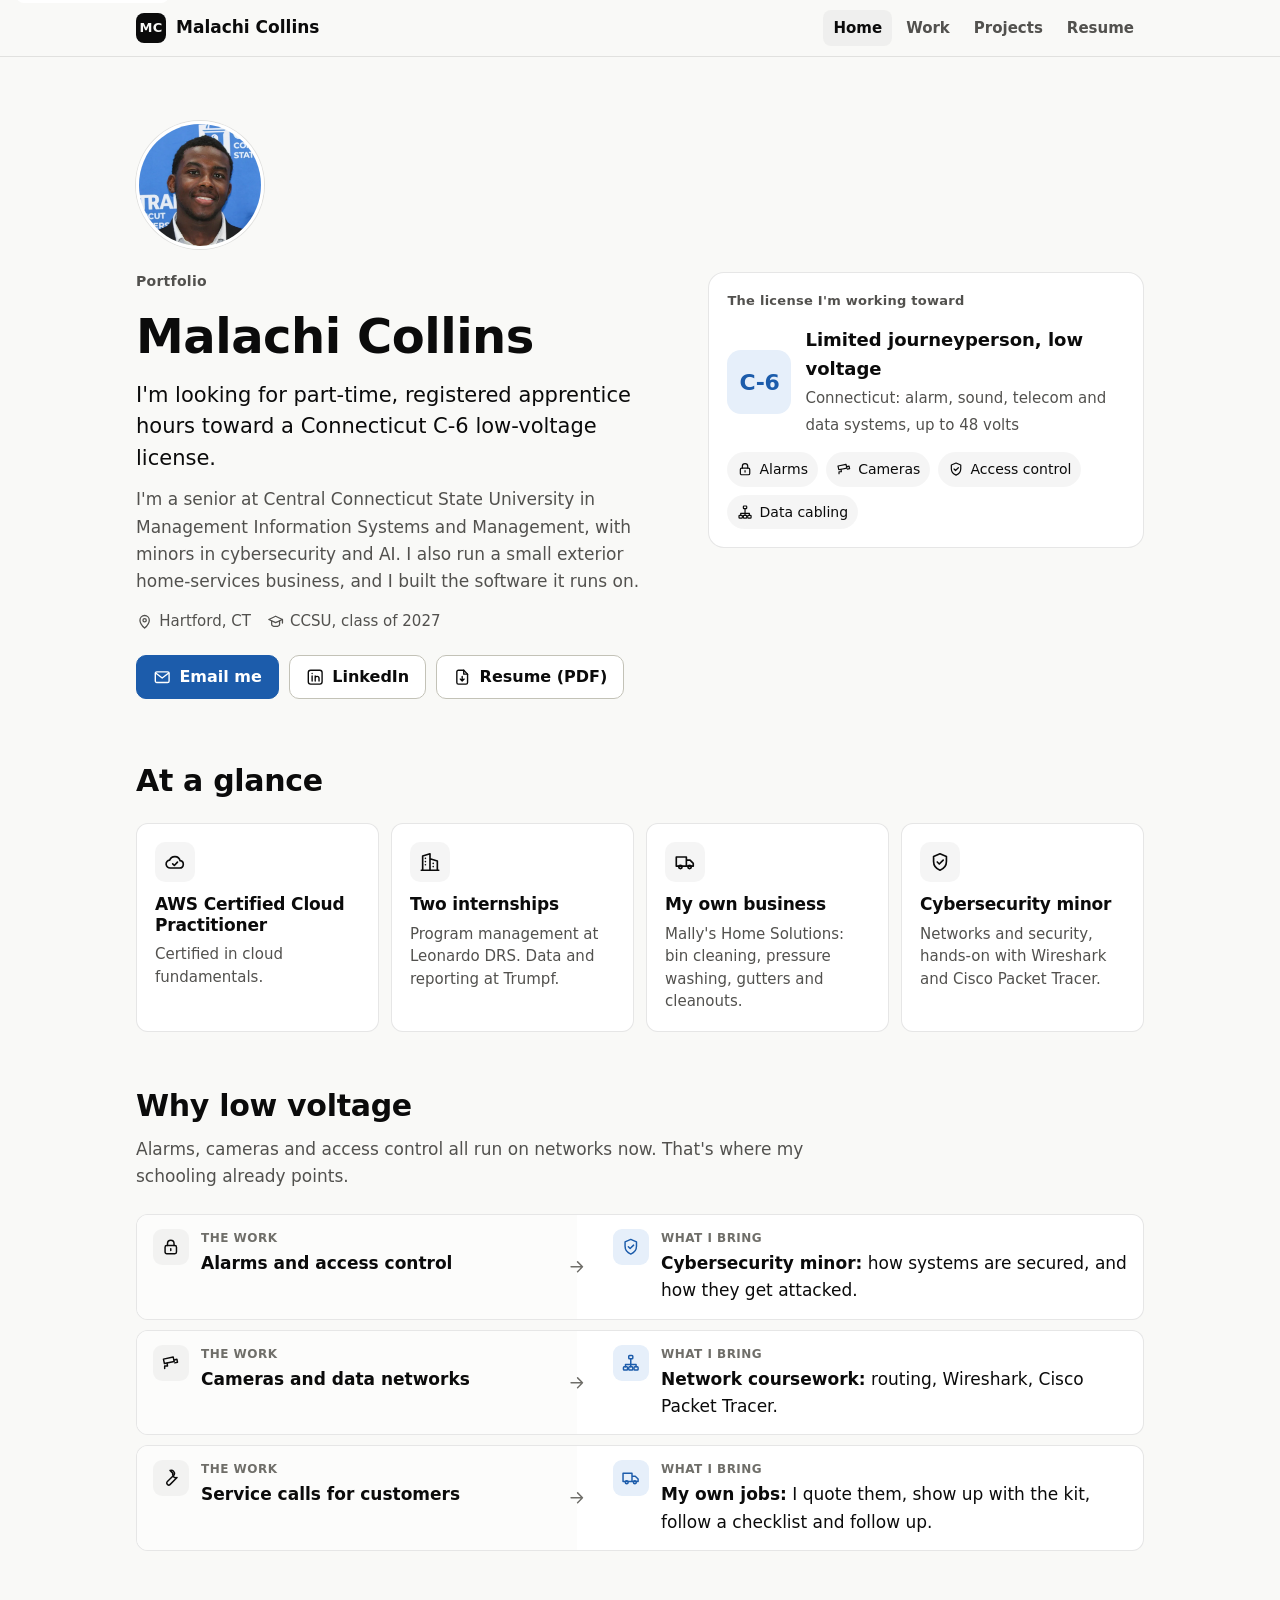
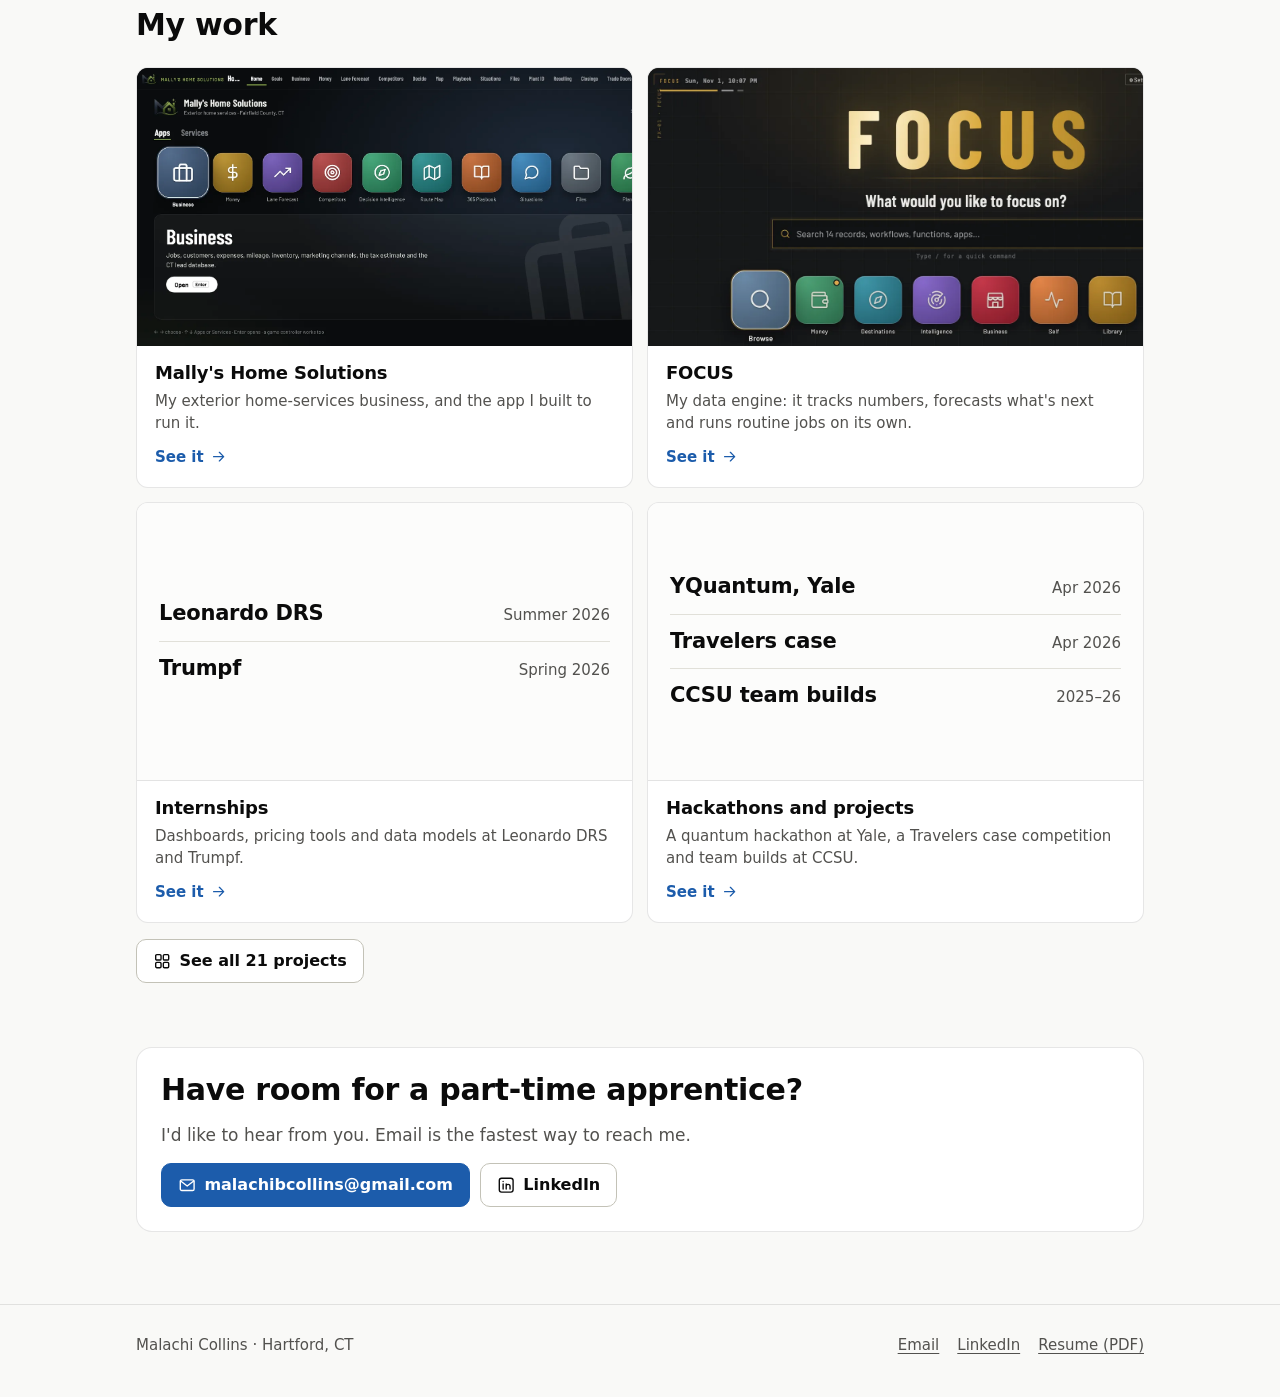
==== commit ba6b1ef2: "Home: my headshot above my name, round, cropped from the CCSU photo with its metadata stripped Co-Au" ====
--- a/docs/portfolio/index.html
+++ b/docs/portfolio/index.html
@@ -35,6 +35,7 @@
   <div class="wrap">
     <section class="hero" aria-labelledby="hello">
       <div>
+        <img class="headshot" src="assets/img/headshot.webp" width="480" height="480" alt="Malachi Collins" decoding="async">
         <div class="kicker">Portfolio</div>
         <h1 id="hello">Malachi Collins</h1>
         <p class="lead">I'm looking for part-time, registered apprentice hours toward a Connecticut <span class="nb">C-6</span> low-voltage license.</p>
--- a/docs/portfolio/assets/site.css
+++ b/docs/portfolio/assets/site.css
@@ -96,6 +96,8 @@
 .hero { padding: 48px 0 8px; display: grid; gap: 28px; grid-template-columns: minmax(0, 1fr); align-items: center; }
 @media (min-width: 860px) { .hero { grid-template-columns: minmax(0, 1.25fr) minmax(0, 1fr); padding-top: 64px; } }
 .hero h1 { margin: 6px 0 14px; }
+.headshot { width: 104px; height: 104px; border-radius: 50%; object-fit: cover; background: var(--wash); border: 3px solid var(--raised); box-shadow: 0 0 0 1px var(--ring); margin-bottom: 18px; }
+@media (min-width: 860px) { .headshot { width: 128px; height: 128px; } }
 .hero .lead { margin-bottom: 12px; }
 .meta { display: flex; flex-wrap: wrap; gap: 6px 16px; color: var(--ink-2); font-size: 15px; margin: 14px 0 22px; }
 .meta span { display: inline-flex; align-items: center; gap: 6px; }
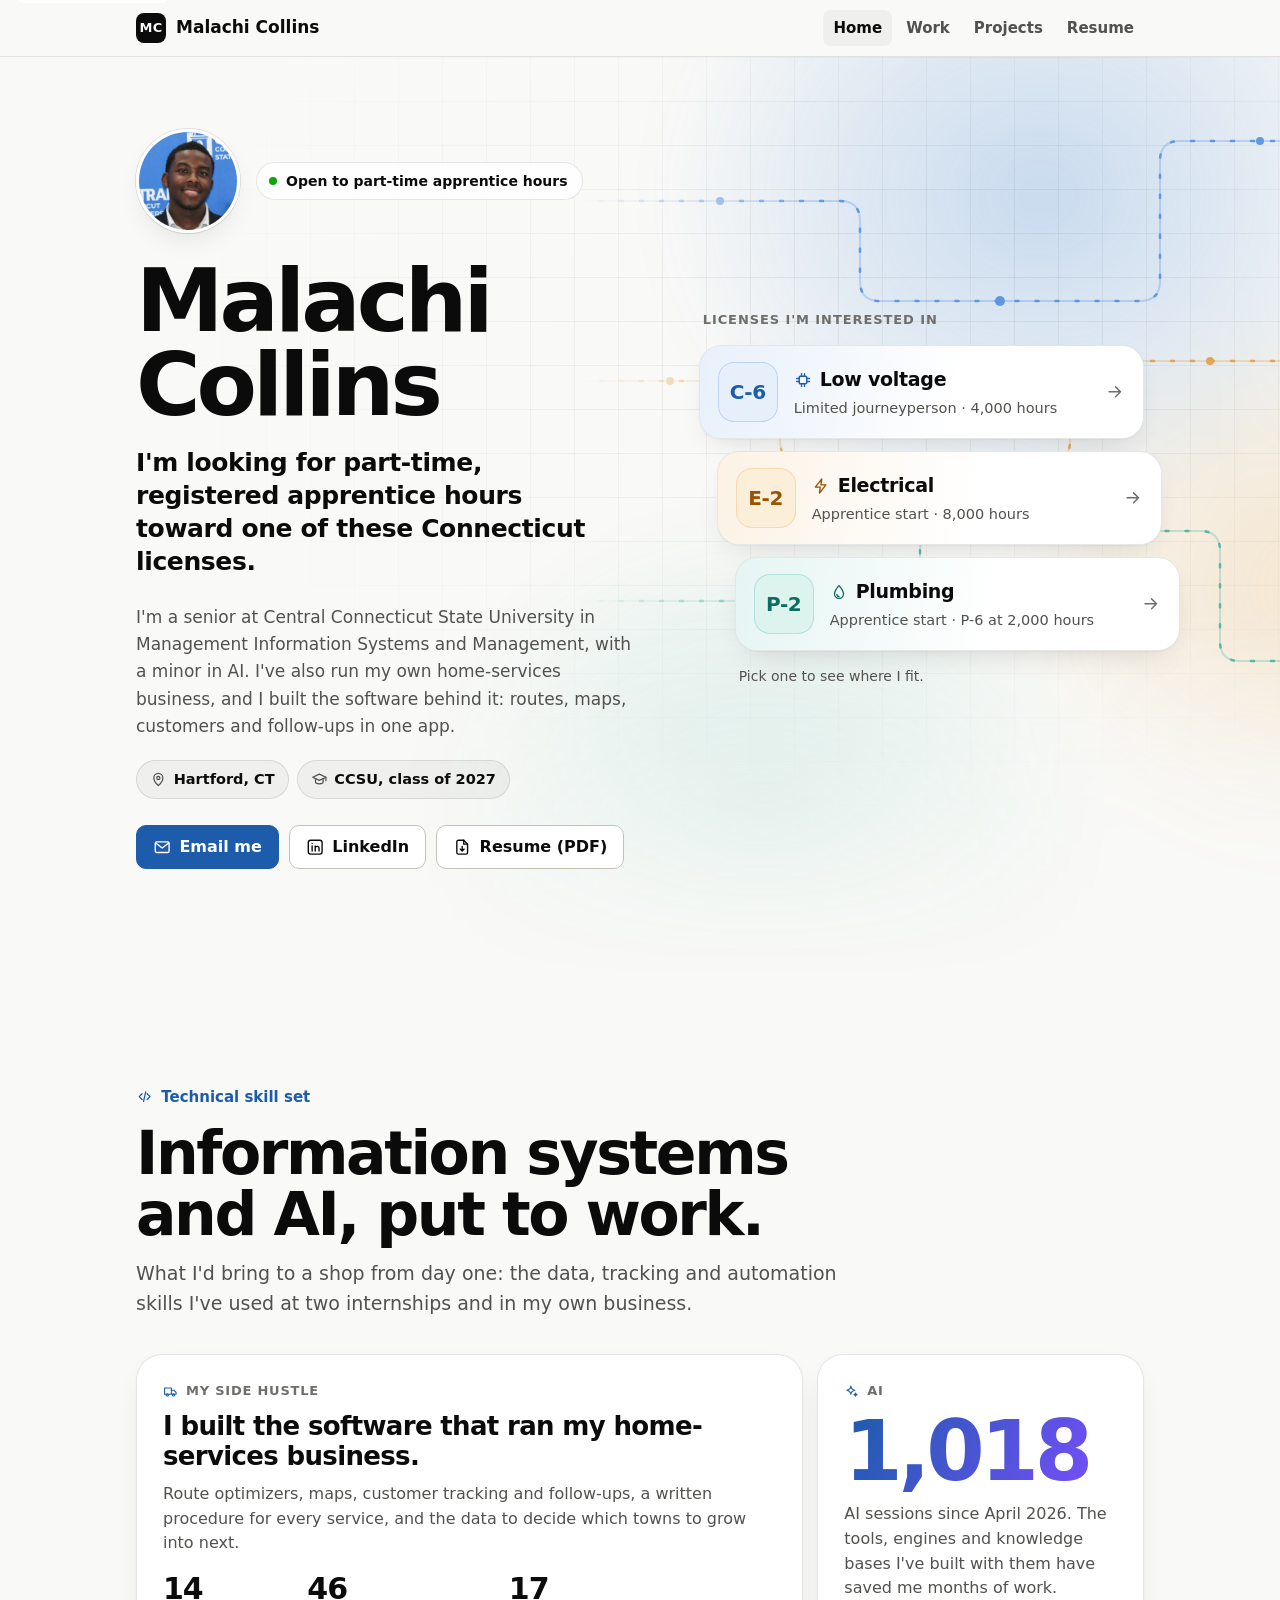
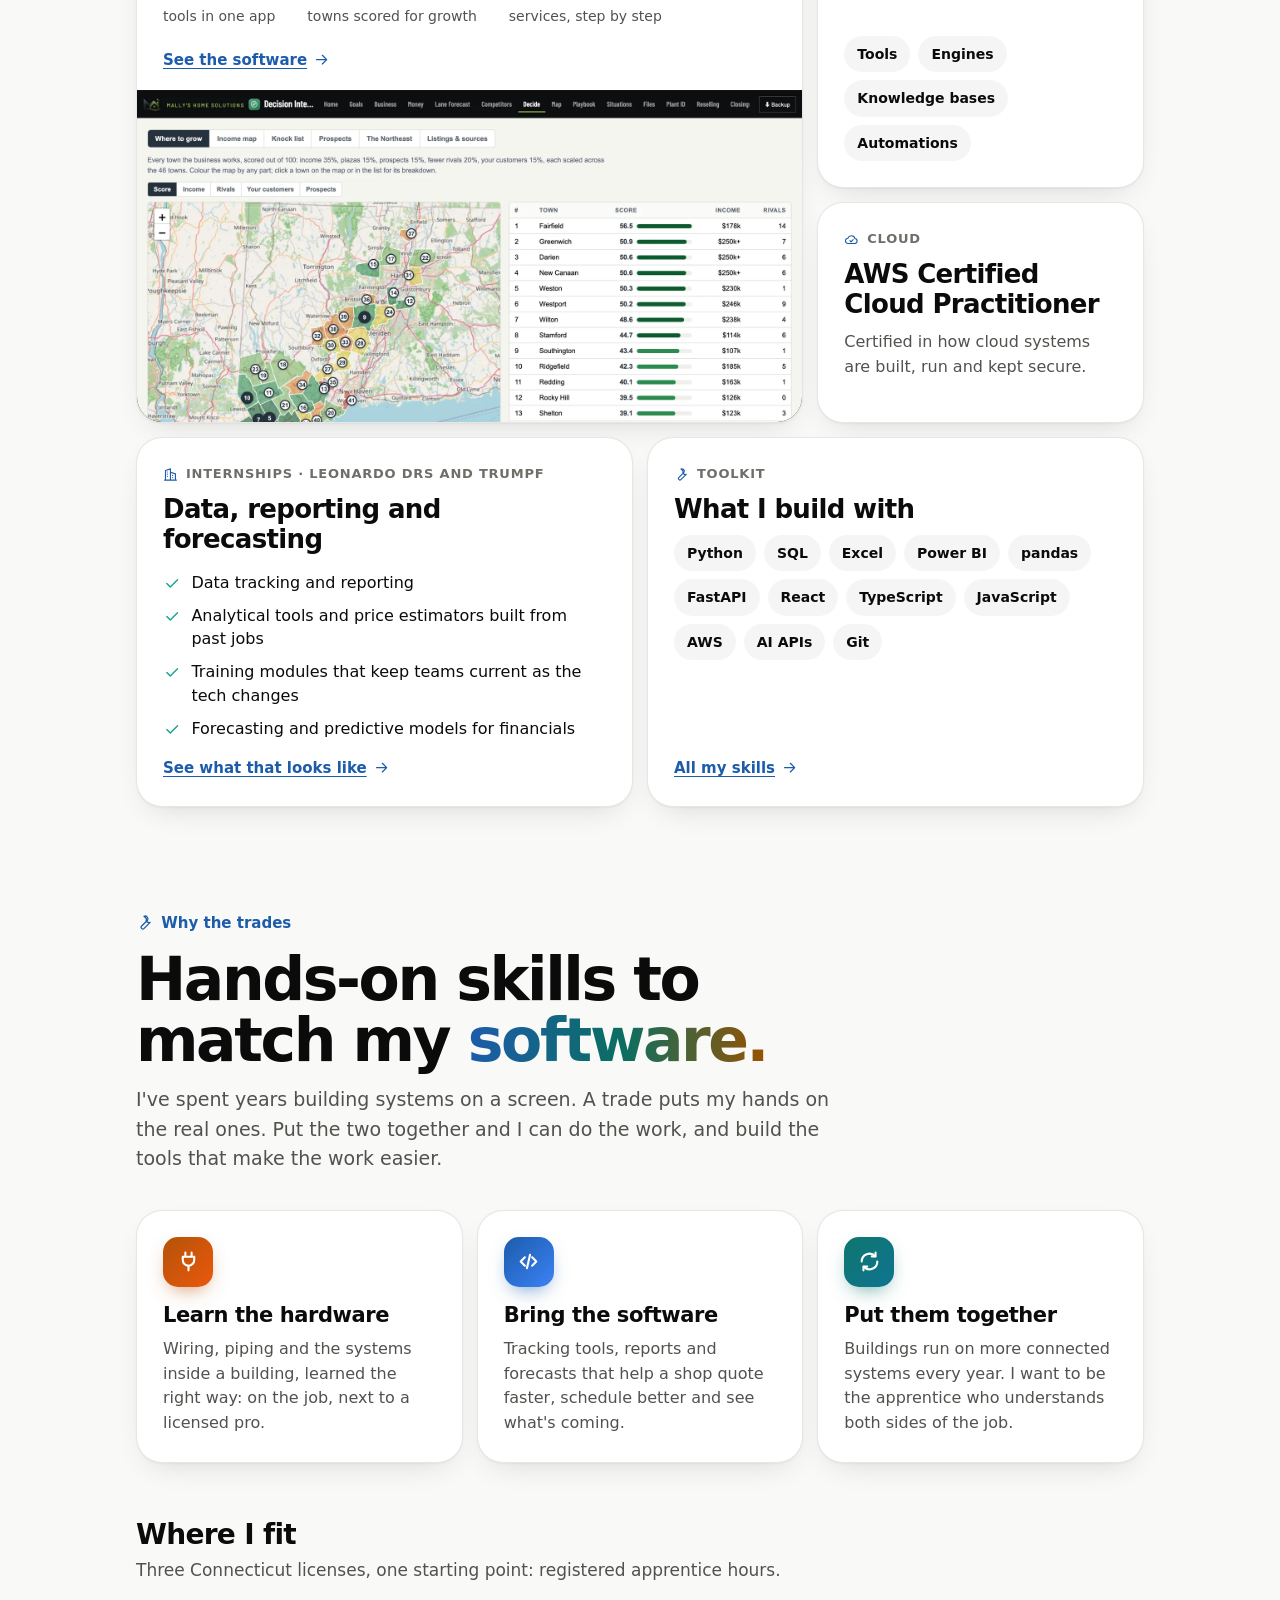
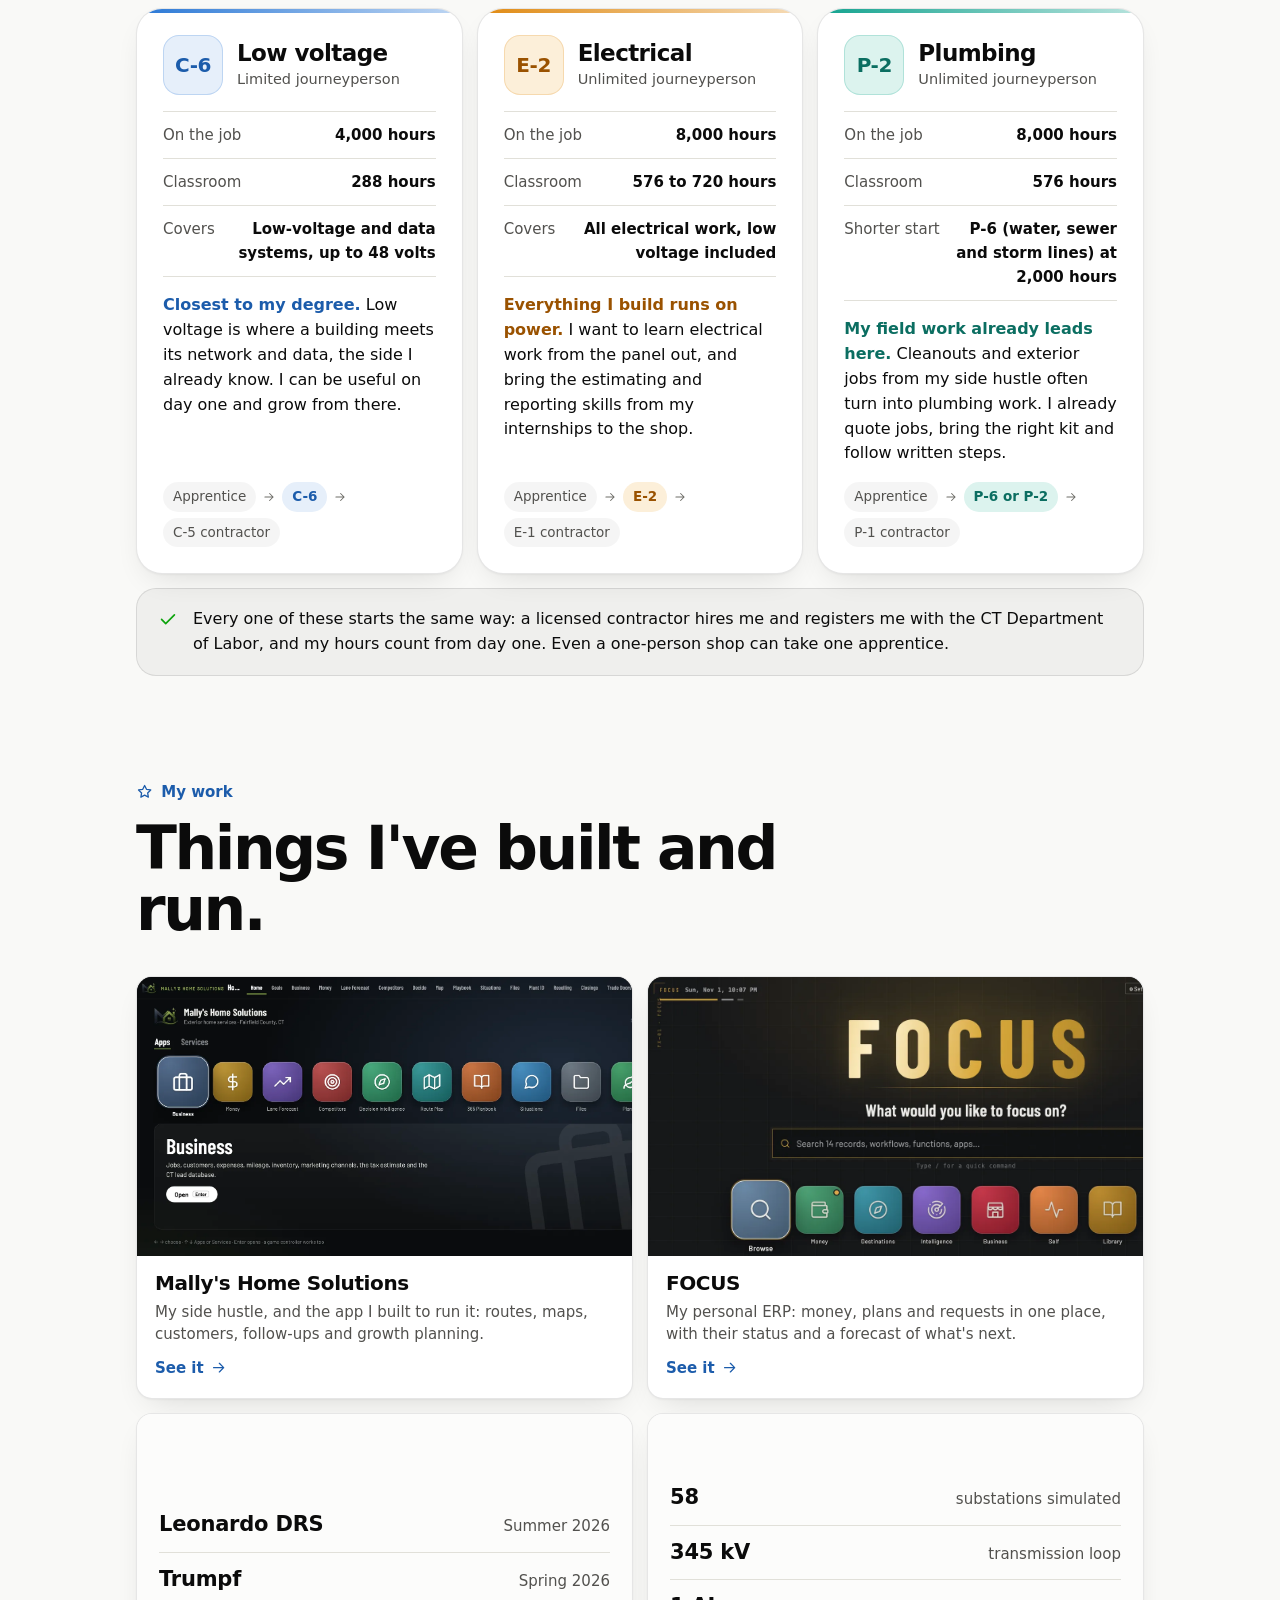
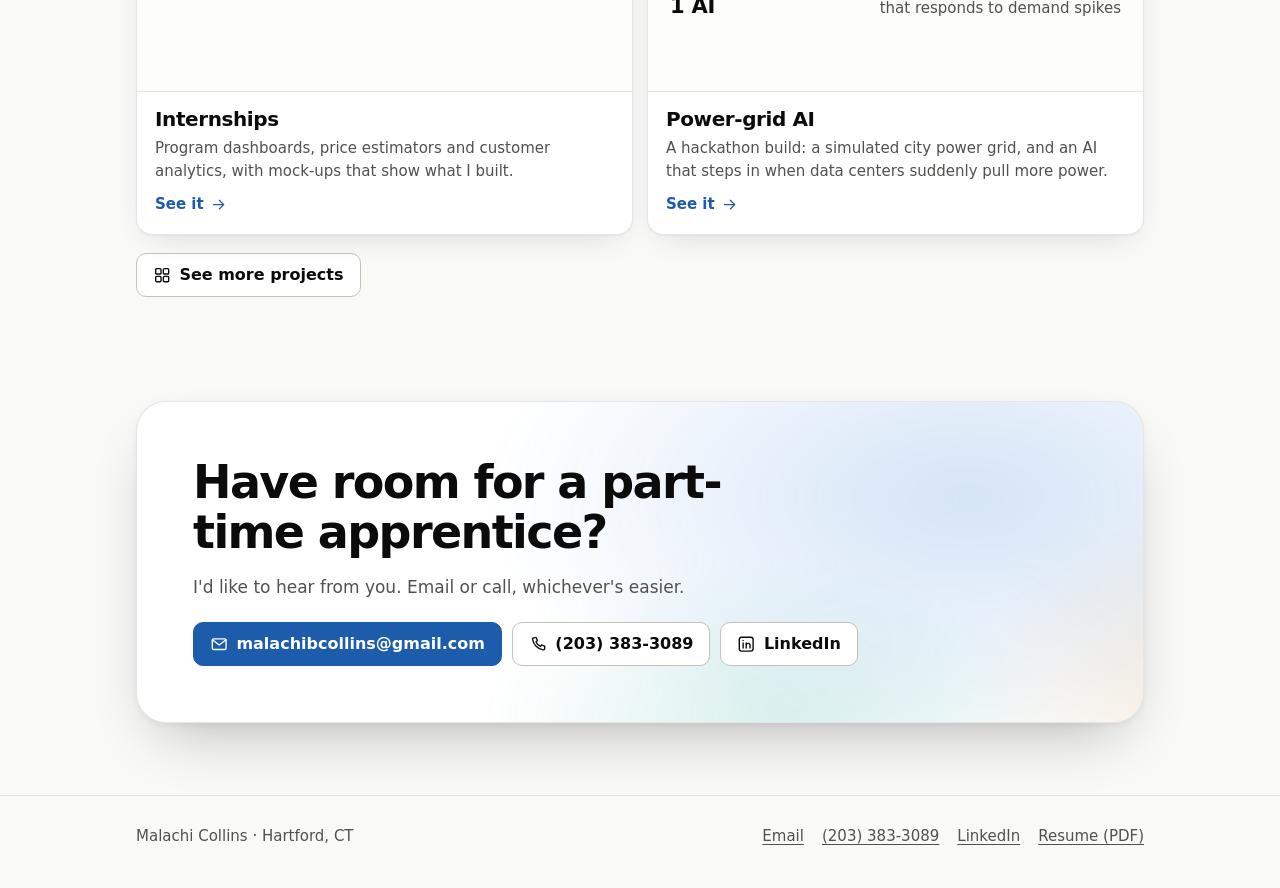
==== commit ff615445: "Portfolio v2: C-6, E-2 and P-2 up front, a skill set pitch, internship mock-ups and motion Home: the" ====
--- a/docs/portfolio/index.html
+++ b/docs/portfolio/index.html
@@ -4,10 +4,10 @@
 <meta charset="utf-8">
 <meta name="viewport" content="width=device-width, initial-scale=1">
 <title>Malachi Collins · Portfolio</title>
-<meta name="description" content="CCSU senior in information systems and cybersecurity, looking for part-time, registered apprentice hours toward a Connecticut C-6 low-voltage license.">
+<meta name="description" content="CCSU senior in information systems and AI, looking for part-time, registered apprentice hours toward a Connecticut low-voltage, electrical or plumbing license.">
 <meta property="og:type" content="website">
 <meta property="og:title" content="Malachi Collins · Portfolio">
-<meta property="og:description" content="Looking for part-time, registered apprentice hours toward a Connecticut C-6 low-voltage license.">
+<meta property="og:description" content="Looking for part-time, registered apprentice hours toward a Connecticut C-6, E-2 or P-2 license.">
 <meta property="og:url" content="https://malachicollins.org/portfolio/">
 <meta property="og:image" content="https://malachicollins.org/portfolio/assets/img/og-card.png">
 <meta name="twitter:card" content="summary_large_image">
@@ -16,6 +16,7 @@
 <link rel="icon" href="favicon.svg" type="image/svg+xml">
 <link rel="apple-touch-icon" href="assets/img/apple-touch-icon.png">
 <link rel="stylesheet" href="assets/site.css">
+<script src="assets/site.js" defer></script>
 </head>
 <body>
 <a class="skip" href="#main">Skip to content</a>
@@ -32,14 +33,46 @@
 </header>
 
 <main id="main">
-  <div class="wrap">
-    <section class="hero" aria-labelledby="hello">
-      <div>
-        <img class="headshot" src="assets/img/headshot.webp" width="480" height="480" alt="Malachi Collins" decoding="async">
-        <div class="kicker">Portfolio</div>
+  <div class="stage">
+    <svg class="traces" viewBox="0 0 760 620" aria-hidden="true" focusable="false">
+      <path class="base t-lv" d="M0 120H260Q280 120 280 140V200Q280 220 300 220H560Q580 220 580 200V80Q580 60 600 60H760"/>
+      <path class="flow t-lv" d="M0 120H260Q280 120 280 140V200Q280 220 300 220H560Q580 220 580 200V80Q580 60 600 60H760"/>
+      <path class="base t-el" d="M0 300H180Q200 300 200 320V360Q200 380 220 380H470Q490 380 490 360V300Q490 280 510 280H760"/>
+      <path class="flow t-el" d="M0 300H180Q200 300 200 320V360Q200 380 220 380H470Q490 380 490 360V300Q490 280 510 280H760"/>
+      <path class="base t-pl" d="M0 520H320Q340 520 340 500V470Q340 450 360 450H620Q640 450 640 470V560Q640 580 660 580H760"/>
+      <path class="flow t-pl" d="M0 520H320Q340 520 340 500V470Q340 450 360 450H620Q640 450 640 470V560Q640 580 660 580H760"/>
+      <circle class="n-lv" cx="140" cy="120" r="4"/><circle class="n-lv" cx="420" cy="220" r="5"/><circle class="n-lv" cx="680" cy="60" r="4"/>
+      <circle class="n-el" cx="90" cy="300" r="4"/><circle class="n-el" cx="340" cy="380" r="5"/><circle class="n-el" cx="630" cy="280" r="4"/>
+      <circle class="n-pl" cx="220" cy="520" r="4"/><circle class="n-pl" cx="500" cy="450" r="5"/><circle class="n-pl" cx="710" cy="580" r="4"/>
+    </svg>
+    <div class="wrap">
+      <section class="hero" aria-labelledby="hello">
+        <div class="hero-id">
+          <img class="headshot" src="assets/img/headshot.webp" width="480" height="480" alt="Malachi Collins" decoding="async">
+          <span class="status"><i aria-hidden="true"></i>Open to part-time apprentice hours</span>
+        </div>
         <h1 id="hello">Malachi Collins</h1>
-        <p class="lead">I'm looking for part-time, registered apprentice hours toward a Connecticut <span class="nb">C-6</span> low-voltage license.</p>
-        <p class="sub">I'm a senior at Central Connecticut State University in Management Information Systems and Management, with minors in cybersecurity and AI. I also run a small exterior home-services business, and I built the software it runs on.</p>
+        <p class="lead">I'm looking for part-time, registered apprentice hours toward one of these Connecticut licenses.</p>
+        <nav class="lic-stack" aria-labelledby="lic-h">
+          <div class="label" id="lic-h">Licenses I'm interested in</div>
+          <a class="lic lv" href="#c6">
+            <span class="code-badge" aria-hidden="true">C-6</span>
+            <span class="t"><strong><svg class="icon" aria-hidden="true"><use href="assets/icons.svg#i-chip"/></svg>Low voltage</strong><small>Limited journeyperson · 4,000 hours</small></span>
+            <svg class="icon go" aria-hidden="true"><use href="assets/icons.svg#i-arrow"/></svg>
+          </a>
+          <a class="lic el" href="#e2">
+            <span class="code-badge" aria-hidden="true">E-2</span>
+            <span class="t"><strong><svg class="icon" aria-hidden="true"><use href="assets/icons.svg#i-bolt"/></svg>Electrical</strong><small>Apprentice start · 8,000 hours</small></span>
+            <svg class="icon go" aria-hidden="true"><use href="assets/icons.svg#i-arrow"/></svg>
+          </a>
+          <a class="lic pl" href="#p2">
+            <span class="code-badge" aria-hidden="true">P-2</span>
+            <span class="t"><strong><svg class="icon" aria-hidden="true"><use href="assets/icons.svg#i-drop"/></svg>Plumbing</strong><small>Apprentice start · P-6 at 2,000 hours</small></span>
+            <svg class="icon go" aria-hidden="true"><use href="assets/icons.svg#i-arrow"/></svg>
+          </a>
+          <p class="lic-note">Pick one to see where I fit.</p>
+        </nav>
+        <p class="sub">I'm a senior at Central Connecticut State University in Management Information Systems and Management, with a minor in AI. I've also run my own home-services business, and I built the software behind it: routes, maps, customers and follow-ups in one app.</p>
         <div class="meta">
           <span><svg class="icon" aria-hidden="true"><use href="assets/icons.svg#i-pin"/></svg>Hartford, CT</span>
           <span><svg class="icon" aria-hidden="true"><use href="assets/icons.svg#i-cap"/></svg>CCSU, class of 2027</span>
@@ -49,100 +82,163 @@
           <a class="btn" href="https://www.linkedin.com/in/malachi-collins/" rel="noopener"><svg class="icon" aria-hidden="true"><use href="assets/icons.svg#i-linkedin"/></svg>LinkedIn</a>
           <a class="btn" href="assets/Malachi-Collins-Resume.pdf"><svg class="icon" aria-hidden="true"><use href="assets/icons.svg#i-file"/></svg>Resume (PDF)</a>
         </div>
-      </div>
-      <aside class="hero-card" aria-label="The license I'm working toward">
-        <div class="label">The license I'm working toward</div>
-        <div class="target">
-          <div class="badge-big" aria-hidden="true">C-6</div>
-          <div><strong>Limited journeyperson, low voltage</strong><span>Connecticut: alarm, sound, telecom and data systems, up to 48 volts</span></div>
-        </div>
-        <div class="covers" aria-label="What the work covers">
-          <span><svg class="icon" aria-hidden="true"><use href="assets/icons.svg#i-lock"/></svg>Alarms</span>
-          <span><svg class="icon" aria-hidden="true"><use href="assets/icons.svg#i-camera"/></svg>Cameras</span>
-          <span><svg class="icon" aria-hidden="true"><use href="assets/icons.svg#i-shield"/></svg>Access control</span>
-          <span><svg class="icon" aria-hidden="true"><use href="assets/icons.svg#i-network"/></svg>Data cabling</span>
-        </div>
-      </aside>
-    </section>
-
-    <section class="section" aria-labelledby="glance">
-      <div class="section-head"><h2 id="glance">At a glance</h2></div>
-      <div class="tiles">
-        <div class="tile">
-          <div class="ico"><svg class="icon" aria-hidden="true"><use href="assets/icons.svg#i-cloud"/></svg></div>
+      </section>
+    </div>
+  </div>
+
+  <div class="wrap">
+    <section class="band" id="skills" aria-labelledby="skills-h">
+      <div class="band-head">
+        <span class="eyebrow"><svg class="icon" aria-hidden="true"><use href="assets/icons.svg#i-code"/></svg>Technical skill set</span>
+        <h2 class="display" id="skills-h">Information systems and AI, put to work.</h2>
+        <p class="sub">What I'd bring to a shop from day one: the data, tracking and automation skills I've used at two internships and in my own business.</p>
+      </div>
+      <div class="bento">
+        <article class="bcard b-hustle">
+          <span class="tag"><svg class="icon" aria-hidden="true"><use href="assets/icons.svg#i-truck"/></svg>My side hustle</span>
+          <h3>I built the software that ran my home-services business.</h3>
+          <p>Route optimizers, maps, customer tracking and follow-ups, a written procedure for every service, and the data to decide which towns to grow into next.</p>
+          <div class="mini-stats">
+            <div><b>14</b><span>tools in one app</span></div>
+            <div><b>46</b><span>towns scored for growth</span></div>
+            <div><b>17</b><span>services, step by step</span></div>
+          </div>
+          <a class="more" href="work.html#mallys">See the software<svg class="icon" aria-hidden="true"><use href="assets/icons.svg#i-arrow"/></svg></a>
+          <div class="peek"><img src="assets/img/mhs-decide.webp" width="1600" height="1000" alt="A Connecticut town map colored by score next to a ranked list of towns." loading="lazy"></div>
+        </article>
+        <article class="bcard b-ai">
+          <span class="tag"><svg class="icon" aria-hidden="true"><use href="assets/icons.svg#i-spark"/></svg>AI</span>
+          <div class="big-num grad-ai" data-count="1018">1,018</div>
+          <p>AI sessions since April 2026. The tools, engines and knowledge bases I've built with them have saved me months of work.</p>
+          <div class="chips plain"><span>Tools</span><span>Engines</span><span>Knowledge bases</span><span>Automations</span></div>
+        </article>
+        <article class="bcard b-cloud">
+          <span class="tag"><svg class="icon" aria-hidden="true"><use href="assets/icons.svg#i-cloud"/></svg>Cloud</span>
           <h3>AWS Certified Cloud Practitioner</h3>
-          <p>Certified in cloud fundamentals.</p>
-        </div>
-        <div class="tile">
-          <div class="ico"><svg class="icon" aria-hidden="true"><use href="assets/icons.svg#i-building"/></svg></div>
-          <h3>Two internships</h3>
-          <p>Program management at Leonardo DRS. Data and reporting at Trumpf.</p>
-        </div>
-        <div class="tile">
-          <div class="ico"><svg class="icon" aria-hidden="true"><use href="assets/icons.svg#i-truck"/></svg></div>
-          <h3>My own business</h3>
-          <p>Mally's Home Solutions: bin cleaning, pressure washing, gutters and cleanouts.</p>
-        </div>
-        <div class="tile">
-          <div class="ico"><svg class="icon" aria-hidden="true"><use href="assets/icons.svg#i-shield"/></svg></div>
-          <h3>Cybersecurity minor</h3>
-          <p>Networks and security, hands-on with Wireshark and Cisco Packet Tracer.</p>
-        </div>
-      </div>
-    </section>
-
-    <section class="section" aria-labelledby="why">
-      <div class="section-head">
-        <h2 id="why">Why low voltage</h2>
-        <p class="sub">Alarms, cameras and access control all run on networks now. That's where my schooling already points.</p>
-      </div>
-      <div class="pairs">
-        <div class="pair">
-          <div class="work"><span class="ico"><svg class="icon" aria-hidden="true"><use href="assets/icons.svg#i-lock"/></svg></span><div><small>The work</small><strong>Alarms and access control</strong></div></div>
-          <div class="arrow" aria-hidden="true"><svg class="icon"><use href="assets/icons.svg#i-arrow"/></svg></div>
-          <div class="bring"><span class="ico"><svg class="icon" aria-hidden="true"><use href="assets/icons.svg#i-shield"/></svg></span><div><small>What I bring</small><strong>Cybersecurity minor:</strong> how systems are secured, and how they get attacked.</div></div>
-        </div>
-        <div class="pair">
-          <div class="work"><span class="ico"><svg class="icon" aria-hidden="true"><use href="assets/icons.svg#i-camera"/></svg></span><div><small>The work</small><strong>Cameras and data networks</strong></div></div>
-          <div class="arrow" aria-hidden="true"><svg class="icon"><use href="assets/icons.svg#i-arrow"/></svg></div>
-          <div class="bring"><span class="ico"><svg class="icon" aria-hidden="true"><use href="assets/icons.svg#i-network"/></svg></span><div><small>What I bring</small><strong>Network coursework:</strong> routing, Wireshark, Cisco Packet Tracer.</div></div>
-        </div>
-        <div class="pair">
-          <div class="work"><span class="ico"><svg class="icon" aria-hidden="true"><use href="assets/icons.svg#i-tools"/></svg></span><div><small>The work</small><strong>Service calls for customers</strong></div></div>
-          <div class="arrow" aria-hidden="true"><svg class="icon"><use href="assets/icons.svg#i-arrow"/></svg></div>
-          <div class="bring"><span class="ico"><svg class="icon" aria-hidden="true"><use href="assets/icons.svg#i-truck"/></svg></span><div><small>What I bring</small><strong>My own jobs:</strong> I quote them, show up with the kit, follow a checklist and follow up.</div></div>
-        </div>
-      </div>
-    </section>
-
-    <section class="section" aria-labelledby="mywork">
-      <div class="section-head"><h2 id="mywork">My work</h2></div>
+          <p>Certified in how cloud systems are built, run and kept secure.</p>
+        </article>
+        <article class="bcard b-intern">
+          <span class="tag"><svg class="icon" aria-hidden="true"><use href="assets/icons.svg#i-building"/></svg>Internships · Leonardo DRS and Trumpf</span>
+          <h3>Data, reporting and forecasting</h3>
+          <ul class="caps">
+            <li><svg class="icon" aria-hidden="true"><use href="assets/icons.svg#i-check"/></svg>Data tracking and reporting</li>
+            <li><svg class="icon" aria-hidden="true"><use href="assets/icons.svg#i-check"/></svg>Analytical tools and price estimators built from past jobs</li>
+            <li><svg class="icon" aria-hidden="true"><use href="assets/icons.svg#i-check"/></svg>Training modules that keep teams current as the tech changes</li>
+            <li><svg class="icon" aria-hidden="true"><use href="assets/icons.svg#i-check"/></svg>Forecasting and predictive models for financials</li>
+          </ul>
+          <a class="more" href="work.html#internships">See what that looks like<svg class="icon" aria-hidden="true"><use href="assets/icons.svg#i-arrow"/></svg></a>
+        </article>
+        <article class="bcard b-stack">
+          <span class="tag"><svg class="icon" aria-hidden="true"><use href="assets/icons.svg#i-tools"/></svg>Toolkit</span>
+          <h3>What I build with</h3>
+          <div class="chips plain"><span>Python</span><span>SQL</span><span>Excel</span><span>Power BI</span><span>pandas</span><span>FastAPI</span><span>React</span><span>TypeScript</span><span>JavaScript</span><span>AWS</span><span>AI APIs</span><span>Git</span></div>
+          <a class="more" href="resume.html#skills-h">All my skills<svg class="icon" aria-hidden="true"><use href="assets/icons.svg#i-arrow"/></svg></a>
+        </article>
+      </div>
+    </section>
+
+    <section class="band" id="why" aria-labelledby="why-h">
+      <div class="band-head">
+        <span class="eyebrow"><svg class="icon" aria-hidden="true"><use href="assets/icons.svg#i-tools"/></svg>Why the trades</span>
+        <h2 class="display" id="why-h">Hands-on skills to match my <span class="grad">software.</span></h2>
+        <p class="sub">I've spent years building systems on a screen. A trade puts my hands on the real ones. Put the two together and I can do the work, and build the tools that make the work easier.</p>
+      </div>
+      <div class="pillars">
+        <article class="pillar">
+          <span class="app-ico amber" aria-hidden="true"><svg class="icon"><use href="assets/icons.svg#i-plug"/></svg></span>
+          <h3>Learn the hardware</h3>
+          <p>Wiring, piping and the systems inside a building, learned the right way: on the job, next to a licensed pro.</p>
+        </article>
+        <article class="pillar">
+          <span class="app-ico" aria-hidden="true"><svg class="icon"><use href="assets/icons.svg#i-code"/></svg></span>
+          <h3>Bring the software</h3>
+          <p>Tracking tools, reports and forecasts that help a shop quote faster, schedule better and see what's coming.</p>
+        </article>
+        <article class="pillar">
+          <span class="app-ico teal" aria-hidden="true"><svg class="icon"><use href="assets/icons.svg#i-cycle"/></svg></span>
+          <h3>Put them together</h3>
+          <p>Buildings run on more connected systems every year. I want to be the apprentice who understands both sides of the job.</p>
+        </article>
+      </div>
+
+      <h3 class="subhead" id="licenses">Where I fit</h3>
+      <p class="sub">Three Connecticut licenses, one starting point: registered apprentice hours.</p>
+      <div class="compare">
+        <article class="lcol lv" id="c6" aria-labelledby="c6-h">
+          <div class="lcol-top">
+            <span class="code-badge" aria-hidden="true">C-6</span>
+            <div><h3 id="c6-h">Low voltage</h3><small>Limited journeyperson</small></div>
+          </div>
+          <dl class="specs">
+            <div><dt>On the job</dt><dd>4,000 hours</dd></div>
+            <div><dt>Classroom</dt><dd>288 hours</dd></div>
+            <div><dt>Covers</dt><dd>Low-voltage and data systems, up to 48 volts</dd></div>
+          </dl>
+          <p class="why"><b>Closest to my degree.</b> Low voltage is where a building meets its network and data, the side I already know. I can be useful on day one and grow from there.</p>
+          <div class="path" aria-label="The path"><span>Apprentice</span><svg class="icon" aria-hidden="true"><use href="assets/icons.svg#i-arrow"/></svg><span class="on">C-6</span><svg class="icon" aria-hidden="true"><use href="assets/icons.svg#i-arrow"/></svg><span>C-5 contractor</span></div>
+        </article>
+        <article class="lcol el" id="e2" aria-labelledby="e2-h">
+          <div class="lcol-top">
+            <span class="code-badge" aria-hidden="true">E-2</span>
+            <div><h3 id="e2-h">Electrical</h3><small>Unlimited journeyperson</small></div>
+          </div>
+          <dl class="specs">
+            <div><dt>On the job</dt><dd>8,000 hours</dd></div>
+            <div><dt>Classroom</dt><dd>576 to 720 hours</dd></div>
+            <div><dt>Covers</dt><dd>All electrical work, low voltage included</dd></div>
+          </dl>
+          <p class="why"><b>Everything I build runs on power.</b> I want to learn electrical work from the panel out, and bring the estimating and reporting skills from my internships to the shop.</p>
+          <div class="path" aria-label="The path"><span>Apprentice</span><svg class="icon" aria-hidden="true"><use href="assets/icons.svg#i-arrow"/></svg><span class="on">E-2</span><svg class="icon" aria-hidden="true"><use href="assets/icons.svg#i-arrow"/></svg><span>E-1 contractor</span></div>
+        </article>
+        <article class="lcol pl" id="p2" aria-labelledby="p2-h">
+          <div class="lcol-top">
+            <span class="code-badge" aria-hidden="true">P-2</span>
+            <div><h3 id="p2-h">Plumbing</h3><small>Unlimited journeyperson</small></div>
+          </div>
+          <dl class="specs">
+            <div><dt>On the job</dt><dd>8,000 hours</dd></div>
+            <div><dt>Classroom</dt><dd>576 hours</dd></div>
+            <div><dt>Shorter start</dt><dd>P-6 (water, sewer and storm lines) at 2,000 hours</dd></div>
+          </dl>
+          <p class="why"><b>My field work already leads here.</b> Cleanouts and exterior jobs from my side hustle often turn into plumbing work. I already quote jobs, bring the right kit and follow written steps.</p>
+          <div class="path" aria-label="The path"><span>Apprentice</span><svg class="icon" aria-hidden="true"><use href="assets/icons.svg#i-arrow"/></svg><span class="on">P-6 or P-2</span><svg class="icon" aria-hidden="true"><use href="assets/icons.svg#i-arrow"/></svg><span>P-1 contractor</span></div>
+        </article>
+      </div>
+      <p class="apprentice-note"><svg class="icon" aria-hidden="true"><use href="assets/icons.svg#i-check"/></svg><span>Every one of these starts the same way: a licensed contractor hires me and registers me with the CT Department of Labor, and my hours count from day one. Even a one-person shop can take one apprentice.</span></p>
+    </section>
+
+    <section class="band" id="mywork" aria-labelledby="mywork-h">
+      <div class="band-head">
+        <span class="eyebrow"><svg class="icon" aria-hidden="true"><use href="assets/icons.svg#i-star"/></svg>My work</span>
+        <h2 class="display" id="mywork-h">Things I've built and run.</h2>
+      </div>
       <div class="cards two-up">
         <a class="card" href="work.html#mallys">
           <div class="pic"><img src="assets/img/mhs-console.webp" width="1600" height="825" alt="The Mally's Home Solutions app's home screen: a row of app tiles." loading="lazy"></div>
-          <div class="body"><h3>Mally's Home Solutions</h3><p>My exterior home-services business, and the app I built to run it.</p><span class="more">See it<svg class="icon" aria-hidden="true"><use href="assets/icons.svg#i-arrow"/></svg></span></div>
+          <div class="body"><h3>Mally's Home Solutions</h3><p>My side hustle, and the app I built to run it: routes, maps, customers, follow-ups and growth planning.</p><span class="more">See it<svg class="icon" aria-hidden="true"><use href="assets/icons.svg#i-arrow"/></svg></span></div>
         </a>
         <a class="card" href="work.html#focus">
           <div class="pic"><img src="assets/img/focus-home.webp" width="1600" height="700" alt="The FOCUS home screen: a search box and a row of app tiles." loading="lazy"></div>
-          <div class="body"><h3>FOCUS</h3><p>My data engine: it tracks numbers, forecasts what's next and runs routine jobs on its own.</p><span class="more">See it<svg class="icon" aria-hidden="true"><use href="assets/icons.svg#i-arrow"/></svg></span></div>
+          <div class="body"><h3>FOCUS</h3><p>My personal ERP: money, plans and requests in one place, with their status and a forecast of what's next.</p><span class="more">See it<svg class="icon" aria-hidden="true"><use href="assets/icons.svg#i-arrow"/></svg></span></div>
         </a>
         <a class="card" href="work.html#internships">
           <div class="pic text-pic"><ul><li><b>Leonardo DRS</b><span>Summer 2026</span></li><li><b>Trumpf</b><span>Spring 2026</span></li></ul></div>
-          <div class="body"><h3>Internships</h3><p>Dashboards, pricing tools and data models at Leonardo DRS and Trumpf.</p><span class="more">See it<svg class="icon" aria-hidden="true"><use href="assets/icons.svg#i-arrow"/></svg></span></div>
-        </a>
-        <a class="card" href="work.html#competitions">
-          <div class="pic text-pic"><ul><li><b>YQuantum, Yale</b><span>Apr 2026</span></li><li><b>Travelers case</b><span>Apr 2026</span></li><li><b>CCSU team builds</b><span>2025–26</span></li></ul></div>
-          <div class="body"><h3>Hackathons and projects</h3><p>A quantum hackathon at Yale, a Travelers case competition and team builds at CCSU.</p><span class="more">See it<svg class="icon" aria-hidden="true"><use href="assets/icons.svg#i-arrow"/></svg></span></div>
-        </a>
-      </div>
-      <div class="actions" style="margin-top:16px"><a class="btn" href="projects.html"><svg class="icon" aria-hidden="true"><use href="assets/icons.svg#i-layout"/></svg>See all 21 projects</a></div>
+          <div class="body"><h3>Internships</h3><p>Program dashboards, price estimators and customer analytics, with mock-ups that show what I built.</p><span class="more">See it<svg class="icon" aria-hidden="true"><use href="assets/icons.svg#i-arrow"/></svg></span></div>
+        </a>
+        <a class="card" href="projects.html#grid">
+          <div class="pic text-pic"><ul><li><b>58</b><span>substations simulated</span></li><li><b>345 kV</b><span>transmission loop</span></li><li><b>1 AI</b><span>that responds to demand spikes</span></li></ul></div>
+          <div class="body"><h3>Power-grid AI</h3><p>A hackathon build: a simulated city power grid, and an AI that steps in when data centers suddenly pull more power.</p><span class="more">See it<svg class="icon" aria-hidden="true"><use href="assets/icons.svg#i-arrow"/></svg></span></div>
+        </a>
+      </div>
+      <div class="actions" style="margin-top:18px"><a class="btn" href="projects.html"><svg class="icon" aria-hidden="true"><use href="assets/icons.svg#i-layout"/></svg>See more projects</a></div>
     </section>
 
     <section class="cta" aria-labelledby="talk">
       <h2 id="talk">Have room for a part-time apprentice?</h2>
-      <p>I'd like to hear from you. Email is the fastest way to reach me.</p>
+      <p>I'd like to hear from you. Email or call, whichever's easier.</p>
       <div class="actions">
         <a class="btn primary" href="mailto:malachibcollins@gmail.com"><svg class="icon" aria-hidden="true"><use href="assets/icons.svg#i-mail"/></svg>malachibcollins@gmail.com</a>
+        <a class="btn" href="tel:+12033833089"><svg class="icon" aria-hidden="true"><use href="assets/icons.svg#i-phone"/></svg>(203) 383-3089</a>
         <a class="btn" href="https://www.linkedin.com/in/malachi-collins/" rel="noopener"><svg class="icon" aria-hidden="true"><use href="assets/icons.svg#i-linkedin"/></svg>LinkedIn</a>
       </div>
     </section>
@@ -154,6 +250,7 @@
     <span>Malachi Collins · Hartford, CT</span>
     <nav aria-label="Contact">
       <a href="mailto:malachibcollins@gmail.com">Email</a>
+      <a href="tel:+12033833089">(203) 383-3089</a>
       <a href="https://www.linkedin.com/in/malachi-collins/" rel="noopener">LinkedIn</a>
       <a href="assets/Malachi-Collins-Resume.pdf">Resume (PDF)</a>
     </nav>
--- a/docs/portfolio/assets/site.css
+++ b/docs/portfolio/assets/site.css
@@ -19,7 +19,7 @@
   --series-2: #eb6834;
   --series-3: #1baf7a;
   --good: #0ca30c;
-  --radius: 12px;
+  --radius: 16px;
   --font: system-ui, -apple-system, "Segoe UI", Roboto, "Helvetica Neue", Arial, sans-serif;
 }
 @media (prefers-color-scheme: dark) {
@@ -59,9 +59,9 @@
 a { color: var(--link); text-underline-offset: 3px; }
 a:hover { text-decoration-thickness: 2px; }
 :focus-visible { outline: 2px solid var(--accent); outline-offset: 3px; border-radius: 4px; }
-h1, h2, h3 { line-height: 1.2; margin: 0; letter-spacing: -0.01em; }
-h1 { font-size: clamp(32px, 6vw, 48px); font-weight: 700; }
-h2 { font-size: clamp(24px, 4vw, 30px); font-weight: 700; }
+h1, h2, h3 { line-height: 1.15; margin: 0; letter-spacing: -0.015em; }
+h1 { font-size: clamp(38px, 7vw, 60px); font-weight: 800; letter-spacing: -0.035em; line-height: 1.04; }
+h2 { font-size: clamp(28px, 4.4vw, 40px); font-weight: 750; letter-spacing: -0.03em; line-height: 1.08; }
 h3 { font-size: 18px; font-weight: 650; }
 p { margin: 0; }
 .wrap { max-width: 1040px; margin: 0 auto; padding: 0 16px; }
@@ -93,27 +93,11 @@
 .section-head .sub { margin-top: 2px; }
 
 /* Hero */
-.hero { padding: 48px 0 8px; display: grid; gap: 28px; grid-template-columns: minmax(0, 1fr); align-items: center; }
-@media (min-width: 860px) { .hero { grid-template-columns: minmax(0, 1.25fr) minmax(0, 1fr); padding-top: 64px; } }
-.hero h1 { margin: 6px 0 14px; }
-.headshot { width: 104px; height: 104px; border-radius: 50%; object-fit: cover; background: var(--wash); border: 3px solid var(--raised); box-shadow: 0 0 0 1px var(--ring); margin-bottom: 18px; }
-@media (min-width: 860px) { .headshot { width: 128px; height: 128px; } }
-.hero .lead { margin-bottom: 12px; }
-.meta { display: flex; flex-wrap: wrap; gap: 6px 16px; color: var(--ink-2); font-size: 15px; margin: 14px 0 22px; }
-.meta span { display: inline-flex; align-items: center; gap: 6px; }
 .actions { display: flex; flex-wrap: wrap; gap: 10px; }
 .btn { display: inline-flex; align-items: center; gap: 8px; min-height: 44px; padding: 0 16px; border-radius: 10px; border: 1px solid var(--axis); color: var(--ink); background: var(--raised); text-decoration: none; font-weight: 600; font-size: 16px; }
 .btn:hover { border-color: var(--ink-2); text-decoration: none; }
 .btn.primary { background: var(--accent); border-color: var(--accent); color: var(--on-accent); }
 .btn.primary:hover { filter: brightness(1.08); }
-.hero-card { background: var(--raised); border: 1px solid var(--ring); border-radius: 16px; padding: 18px; display: grid; gap: 14px; }
-.hero-card .label { font-size: 13px; font-weight: 650; color: var(--ink-2); letter-spacing: 0.02em; }
-.target { display: grid; grid-template-columns: auto minmax(0, 1fr); gap: 14px; align-items: center; }
-.badge-big { width: 64px; height: 64px; border-radius: 14px; background: var(--accent-wash); color: var(--link); display: grid; place-items: center; font-weight: 800; font-size: 22px; letter-spacing: -0.02em; }
-.target strong { display: block; font-size: 18px; }
-.target span { color: var(--ink-2); font-size: 15px; }
-.covers { display: flex; flex-wrap: wrap; gap: 8px; }
-.covers span { display: inline-flex; align-items: center; gap: 6px; font-size: 14px; padding: 6px 10px; border-radius: 999px; background: var(--wash); color: var(--ink); }
 
 /* Tiles */
 .tiles { display: grid; gap: 12px; grid-template-columns: repeat(auto-fit, minmax(min(100%, 220px), 1fr)); }
@@ -125,21 +109,6 @@
 .stat { background: var(--surface); border: 1px solid var(--ring); border-radius: var(--radius); padding: 16px 18px; }
 .stat b { display: block; font-size: 30px; line-height: 1.1; font-weight: 750; letter-spacing: -0.02em; }
 .stat span { color: var(--ink-2); font-size: 15px; }
-
-/* Overlap rows (Why low voltage) */
-.pairs { display: grid; gap: 10px; }
-.pair { display: grid; grid-template-columns: minmax(0, 1fr); gap: 0; background: var(--raised); border: 1px solid var(--ring); border-radius: var(--radius); overflow: hidden; }
-.pair > div { display: flex; gap: 12px; align-items: flex-start; padding: 14px 16px; }
-.pair .work { background: var(--surface); }
-.pair .ico { width: 36px; height: 36px; border-radius: 9px; display: grid; place-items: center; flex: none; background: var(--wash); }
-.pair .bring .ico { background: var(--accent-wash); color: var(--link); }
-.pair small { display: block; font-size: 12px; font-weight: 700; letter-spacing: 0.04em; color: var(--muted); text-transform: uppercase; margin-bottom: 2px; }
-.pair strong { font-weight: 650; }
-.pair .arrow { display: none; }
-@media (min-width: 760px) {
-  .pair { grid-template-columns: minmax(0, 1fr) 40px minmax(0, 1.3fr); align-items: stretch; }
-  .pair .arrow { display: grid; place-items: center; color: var(--muted); background: linear-gradient(90deg, var(--surface) 50%, var(--raised) 50%); padding: 0; }
-}
 
 /* Work cards with a picture */
 .cards { display: grid; gap: 14px; grid-template-columns: repeat(auto-fit, minmax(min(100%, 300px), 1fr)); }
@@ -246,8 +215,6 @@
 .foot .wrap { display: flex; flex-wrap: wrap; justify-content: space-between; gap: 14px; align-items: center; }
 .foot nav { display: flex; flex-wrap: wrap; gap: 6px 18px; }
 .foot a { color: var(--ink-2); }
-.cta { margin-top: 56px; background: var(--raised); border: 1px solid var(--ring); border-radius: 16px; padding: 24px; display: grid; gap: 14px; }
-.cta p { color: var(--ink-2); }
 
 /* Phones: tiles lie flat, icon on the left, so the page is shorter */
 @media (max-width: 600px) {
@@ -293,3 +260,357 @@
 .bar-val { font-size: 14px; color: var(--ink-2); font-variant-numeric: tabular-nums; }
 .bars figcaption { font-size: 13px; color: var(--ink-2); margin-top: 4px; }
 @media (min-width: 640px) { .bar-row { grid-template-columns: 210px minmax(0, 1fr); gap: 12px; align-items: center; } }
+
+/* ===================================================================
+   v2 · Motion, decor and the new Home (Nov 5, 2026)
+   Trade colors: low voltage = blue, electrical = amber, plumbing = teal.
+   =================================================================== */
+:root {
+  --lv: #2a78d6; --lv-ink: #1c5cab; --lv-wash: #e6effa;
+  --el: #e08a12; --el-ink: #9a5200; --el-wash: #fcefd9;
+  --pl: #13a38f; --pl-ink: #0b6e61; --pl-wash: #dcf3ee;
+  --line: rgba(11, 11, 11, 0.055);
+  --shadow: 0 1px 2px rgba(11, 11, 11, 0.04), 0 12px 32px -14px rgba(11, 11, 11, 0.16);
+  --shadow-lg: 0 2px 6px rgba(11, 11, 11, 0.05), 0 28px 64px -26px rgba(11, 11, 11, 0.32);
+  --ease: cubic-bezier(.2, .8, .2, 1);
+}
+@media (prefers-color-scheme: dark) {
+  :root:not([data-theme="light"]) {
+    --lv: #3987e5; --lv-ink: #8dbcf2; --lv-wash: #14243a;
+    --el: #f0a23a; --el-ink: #f6c37a; --el-wash: #33240f;
+    --pl: #2bbfa9; --pl-ink: #7ddccd; --pl-wash: #0e2d29;
+    --line: rgba(255, 255, 255, 0.065);
+    --shadow: 0 1px 2px rgba(0, 0, 0, 0.5), 0 12px 32px -14px rgba(0, 0, 0, 0.7);
+    --shadow-lg: 0 2px 6px rgba(0, 0, 0, 0.5), 0 28px 64px -26px rgba(0, 0, 0, 0.9);
+  }
+}
+
+/* The stage behind the hero: a blueprint grid, three soft trade-colored glows, and traces */
+.stage { position: relative; isolation: isolate; overflow: hidden; }
+.stage::before {
+  content: ""; position: absolute; inset: 0; z-index: -2; pointer-events: none;
+  background-image: linear-gradient(var(--line) 1px, transparent 1px), linear-gradient(90deg, var(--line) 1px, transparent 1px);
+  background-size: 44px 44px; background-position: center top;
+  -webkit-mask-image: radial-gradient(ellipse 80% 70% at 70% 30%, #000 20%, transparent 75%);
+          mask-image: radial-gradient(ellipse 80% 70% at 70% 30%, #000 20%, transparent 75%);
+}
+.stage::after {
+  content: ""; position: absolute; inset: -15% -10% -10% -10%; z-index: -3; pointer-events: none;
+  background:
+    radial-gradient(36% 42% at 76% 24%, color-mix(in srgb, var(--lv) 24%, transparent), transparent 70%),
+    radial-gradient(30% 36% at 94% 58%, color-mix(in srgb, var(--el) 18%, transparent), transparent 70%),
+    radial-gradient(32% 38% at 58% 78%, color-mix(in srgb, var(--pl) 18%, transparent), transparent 70%);
+  filter: blur(24px);
+  -webkit-mask-image: linear-gradient(#000 60%, transparent 92%); mask-image: linear-gradient(#000 60%, transparent 92%);
+}
+.traces { position: absolute; z-index: -1; pointer-events: none; top: 24px; right: -60px; width: min(62vw, 760px); height: auto; opacity: 0.7;
+  -webkit-mask-image: linear-gradient(90deg, transparent, #000 32%); mask-image: linear-gradient(90deg, transparent, #000 32%); }
+.b-ai .chips { margin-top: auto; padding-top: 8px; }
+.traces path { fill: none; stroke-width: 2; stroke-linecap: round; stroke-linejoin: round; }
+.traces .base { opacity: 0.32; }
+.traces .flow { stroke-dasharray: 3 17; stroke-width: 2.5; }
+.traces .t-lv { stroke: var(--lv); } .traces .t-el { stroke: var(--el); } .traces .t-pl { stroke: var(--pl); }
+.traces circle { stroke: none; }
+.traces .n-lv { fill: var(--lv); } .traces .n-el { fill: var(--el); } .traces .n-pl { fill: var(--pl); }
+@media (max-width: 859px) { .traces { width: 150%; right: -55%; top: -30px; opacity: 0.32; } }
+
+/* Hero: on phones the licenses sit right under "toward one of these licenses" */
+.hero { display: grid; grid-template-columns: minmax(0, 1fr); align-items: start; padding: 36px 0 72px; }
+.hero > * { min-width: 0; }
+.hero-id { display: flex; align-items: center; gap: 16px; flex-wrap: wrap; }
+.headshot { width: 88px; height: 88px; border-radius: 50%; object-fit: cover; background: var(--wash); border: 3px solid var(--raised); box-shadow: 0 0 0 1px var(--ring), var(--shadow); }
+.status { display: inline-flex; align-items: center; gap: 9px; padding: 7px 14px 7px 12px; border-radius: 999px; font-size: 14px; font-weight: 600; color: var(--ink); background: color-mix(in srgb, var(--raised) 82%, transparent); border: 1px solid var(--ring); -webkit-backdrop-filter: blur(8px); backdrop-filter: blur(8px); }
+.status i { width: 8px; height: 8px; border-radius: 50%; background: var(--good); flex: none; }
+.hero h1 { font-size: clamp(46px, 8.6vw, 88px); font-weight: 800; letter-spacing: -0.045em; line-height: 0.96; margin: 26px 0 18px; }
+.hero .lead { font-size: clamp(20px, 2.5vw, 25px); font-weight: 600; letter-spacing: -0.015em; line-height: 1.32; max-width: 26ch; margin-bottom: 26px; }
+.hero .sub { font-size: 17px; line-height: 1.6; max-width: 52ch; margin-top: 30px; }
+.meta { display: flex; flex-wrap: wrap; gap: 8px; margin: 20px 0 26px; }
+.meta span { display: inline-flex; align-items: center; gap: 7px; padding: 7px 13px; border-radius: 999px; background: var(--wash); border: 1px solid var(--ring); color: var(--ink); font-size: 14.5px; font-weight: 550; }
+.meta .icon { color: var(--ink-2); }
+@media (min-width: 860px) {
+  .hero { grid-template-columns: minmax(0, 1.12fr) minmax(0, 1fr); column-gap: 64px; padding: 72px 0 112px; }
+  .hero > * { grid-column: 1; }
+  .hero > .lic-stack { grid-column: 2; grid-row: 1 / span 6; align-self: center; margin: 0; }
+  .hero .sub { margin-top: 0; }
+  .headshot { width: 104px; height: 104px; }
+}
+
+/* Licenses, stacked */
+.lic-stack { display: grid; gap: 12px; margin: 0; }
+.lic-stack .label { font-size: 13px; font-weight: 700; letter-spacing: 0.07em; text-transform: uppercase; color: var(--muted); margin: 0 0 2px 4px; }
+.lic {
+  --c: var(--lv); --k: var(--lv-ink); --w: var(--lv-wash);
+  position: relative; overflow: hidden; display: grid; grid-template-columns: auto minmax(0, 1fr) auto; align-items: center; gap: 16px;
+  padding: 16px 18px; border-radius: 22px; background: var(--raised); border: 1px solid var(--ring); box-shadow: var(--shadow);
+  color: var(--ink); text-decoration: none;
+  transition: translate .5s var(--ease), box-shadow .5s var(--ease), border-color .3s;
+}
+.lic::before { content: ""; position: absolute; inset: 0; pointer-events: none; background: linear-gradient(100deg, color-mix(in srgb, var(--c) 11%, transparent), transparent 58%); }
+.lic:hover { translate: 0 -3px; box-shadow: var(--shadow-lg); border-color: color-mix(in srgb, var(--c) 45%, var(--ring)); text-decoration: none; }
+.lic.el { --c: var(--el); --k: var(--el-ink); --w: var(--el-wash); }
+.lic.pl { --c: var(--pl); --k: var(--pl-ink); --w: var(--pl-wash); }
+.code-badge { position: relative; width: 60px; height: 60px; border-radius: 16px; display: grid; place-items: center; background: var(--w); color: var(--k); font-weight: 800; font-size: 20px; letter-spacing: -0.02em; box-shadow: inset 0 0 0 1px color-mix(in srgb, var(--c) 22%, transparent); }
+.lic .t { position: relative; display: grid; gap: 2px; }
+.lic strong { font-size: 19px; font-weight: 700; letter-spacing: -0.015em; display: flex; align-items: center; gap: 8px; }
+.lic strong .icon { color: var(--k); width: 18px; height: 18px; }
+.lic small { font-size: 14.5px; color: var(--ink-2); }
+.lic .go { position: relative; color: var(--muted); transition: transform .35s var(--ease), color .3s; }
+.lic:hover .go { transform: translateX(4px); color: var(--k); }
+.lic-note { font-size: 14px; color: var(--ink-2); margin: 2px 0 0 4px; }
+@media (max-width: 420px) { .lic { gap: 14px; padding: 14px 16px; } .lic .code-badge { width: 52px; height: 52px; font-size: 18px; border-radius: 14px; } .lic small { font-size: 13.5px; } }
+@media (min-width: 860px) {
+  .lic-stack .lic:nth-of-type(2) { margin-left: 18px; margin-right: -18px; }
+  .lic-stack .lic:nth-of-type(3) { margin-left: 36px; margin-right: -36px; }
+  .lic-stack .lic-note { margin-left: 40px; }
+}
+
+/* Bands (the big sections) */
+.band { padding-top: 104px; scroll-margin-top: 64px; }
+@media (max-width: 600px) { .band { padding-top: 72px; } }
+.band-head { display: grid; gap: 14px; margin-bottom: 36px; }
+.eyebrow { display: inline-flex; align-items: center; gap: 8px; font-size: 15px; font-weight: 650; color: var(--accent); }
+.display { font-size: clamp(34px, 5.6vw, 60px); font-weight: 800; letter-spacing: -0.04em; line-height: 1.02; max-width: 17ch; }
+.band-head .sub { font-size: clamp(17px, 2vw, 19px); line-height: 1.55; max-width: 58ch; }
+.grad { background: linear-gradient(90deg, var(--lv-ink), var(--pl-ink) 52%, var(--el-ink)); -webkit-background-clip: text; background-clip: text; color: transparent; }
+.subhead { font-size: clamp(22px, 2.8vw, 28px); font-weight: 750; letter-spacing: -0.025em; margin: 56px 0 6px; }
+.subhead + .sub { margin-bottom: 4px; }
+
+/* Bento: the technical skill set */
+.bento { display: grid; gap: 14px; grid-template-columns: minmax(0, 1fr); }
+.bcard { position: relative; overflow: hidden; background: var(--raised); border: 1px solid var(--ring); border-radius: 26px; padding: 26px; display: flex; flex-direction: column; gap: 10px; box-shadow: var(--shadow); }
+.bcard .tag { font-size: 13px; font-weight: 700; letter-spacing: 0.06em; text-transform: uppercase; color: var(--muted); display: flex; align-items: center; gap: 8px; }
+.bcard .tag .icon { color: var(--accent); }
+.bcard h3 { font-size: clamp(21px, 2.3vw, 26px); font-weight: 750; letter-spacing: -0.025em; line-height: 1.15; }
+.bcard p { color: var(--ink-2); font-size: 16px; line-height: 1.55; }
+.big-num { font-size: clamp(56px, 7vw, 84px); font-weight: 800; letter-spacing: -0.05em; line-height: 0.95; font-variant-numeric: tabular-nums; }
+.big-num.grad-ai { background: linear-gradient(120deg, var(--lv-ink), #7c4dff); -webkit-background-clip: text; background-clip: text; color: transparent; }
+.mini-stats { display: flex; flex-wrap: wrap; gap: 12px 32px; margin: 6px 0 4px; }
+.mini-stats div { display: grid; }
+.mini-stats b { font-size: 30px; font-weight: 800; letter-spacing: -0.035em; line-height: 1.1; font-variant-numeric: tabular-nums; }
+.mini-stats span { font-size: 14px; color: var(--ink-2); }
+.peek { margin: 8px -26px -26px; border-top: 1px solid var(--ring); background: #151515; aspect-ratio: 16 / 8; overflow: hidden; }
+.peek img { width: 100%; height: 100%; object-fit: cover; object-position: left top; transition: transform 1s var(--ease); }
+.bcard:hover .peek img { transform: scale(1.03); }
+.caps { list-style: none; margin: 6px 0 0; padding: 0; display: grid; gap: 10px; }
+.caps li { display: flex; gap: 10px; align-items: flex-start; font-size: 16px; line-height: 1.45; }
+.caps li .icon { color: var(--pl); margin-top: 3px; }
+.bcard .chips span { background: var(--wash); border-color: transparent; font-weight: 550; }
+.bcard .more { margin-top: auto; padding-top: 6px; }
+@media (min-width: 700px) {
+  .bento { grid-template-columns: repeat(2, minmax(0, 1fr)); }
+  .b-hustle { grid-column: 1 / -1; }
+}
+@media (min-width: 1000px) {
+  .bento { grid-template-columns: repeat(6, minmax(0, 1fr)); }
+  .b-hustle { grid-column: span 4; grid-row: span 2; }
+  .b-ai, .b-cloud { grid-column: span 2; }
+  .b-intern, .b-stack { grid-column: span 3; }
+}
+
+/* Why the trades: three pillars */
+.pillars { display: grid; gap: 14px; grid-template-columns: repeat(auto-fit, minmax(min(100%, 270px), 1fr)); }
+.pillar { position: relative; overflow: hidden; padding: 26px; border-radius: 26px; background: var(--raised); border: 1px solid var(--ring); display: grid; gap: 10px; align-content: start; box-shadow: var(--shadow); }
+.app-ico { width: 50px; height: 50px; border-radius: 15px; display: grid; place-items: center; color: #fff; background: linear-gradient(135deg, var(--g1, #1c5cab), var(--g2, #3b82f6)); box-shadow: 0 8px 20px -8px color-mix(in srgb, var(--g1, #1c5cab) 70%, transparent); margin-bottom: 6px; }
+.app-ico .icon { width: 25px; height: 25px; stroke-width: 2; }
+.app-ico.amber { --g1: #b45309; --g2: #ea580c; }
+.app-ico.teal { --g1: #0f766e; --g2: #0e7490; }
+.app-ico.violet { --g1: #5b21b6; --g2: #2563eb; }
+.pillar h3 { font-size: 21px; font-weight: 750; letter-spacing: -0.02em; }
+.pillar p { color: var(--ink-2); font-size: 16px; line-height: 1.55; }
+
+/* The licenses, side by side (each one is a jump target from the hero) */
+.compare { display: grid; gap: 14px; grid-template-columns: repeat(auto-fit, minmax(min(100%, 290px), 1fr)); margin-top: 24px; }
+.lcol {
+  --c: var(--lv); --k: var(--lv-ink); --w: var(--lv-wash);
+  position: relative; overflow: hidden; scroll-margin-top: 90px; background: var(--raised); border: 1px solid var(--ring); border-radius: 26px;
+  padding: 26px; display: flex; flex-direction: column; gap: 16px; box-shadow: var(--shadow); transition: box-shadow .5s var(--ease), border-color .5s;
+}
+.lcol::before { content: ""; position: absolute; inset: 0 0 auto; height: 4px; background: linear-gradient(90deg, var(--c), color-mix(in srgb, var(--c) 30%, transparent)); }
+.lcol.el { --c: var(--el); --k: var(--el-ink); --w: var(--el-wash); }
+.lcol.pl { --c: var(--pl); --k: var(--pl-ink); --w: var(--pl-wash); }
+.lcol:target { border-color: var(--c); box-shadow: 0 0 0 4px color-mix(in srgb, var(--c) 28%, transparent), var(--shadow-lg); }
+.lcol-top { display: flex; align-items: center; gap: 14px; }
+.lcol h3 { font-size: 23px; font-weight: 750; letter-spacing: -0.025em; }
+.lcol-top small { display: block; color: var(--ink-2); font-size: 14.5px; margin-top: 2px; }
+.specs { margin: 0; border-top: 1px solid var(--grid); }
+.specs div { display: flex; justify-content: space-between; align-items: baseline; gap: 14px; padding: 11px 0; border-bottom: 1px solid var(--grid); font-size: 15px; }
+.specs dt { color: var(--ink-2); flex: none; }
+.specs dd { margin: 0; font-weight: 650; text-align: right; }
+.lcol .why { font-size: 16px; line-height: 1.55; }
+.lcol .why b { color: var(--k); }
+.path { margin-top: auto; display: flex; flex-wrap: wrap; align-items: center; gap: 6px; font-size: 13.5px; color: var(--ink-2); }
+.path span { padding: 4px 10px; border-radius: 999px; background: var(--wash); }
+.path span.on { background: var(--w); color: var(--k); font-weight: 700; }
+.path .icon { width: 14px; height: 14px; color: var(--muted); }
+.apprentice-note { margin-top: 14px; display: flex; gap: 14px; align-items: flex-start; padding: 18px 20px; border-radius: 20px; background: var(--wash); border: 1px solid var(--ring); font-size: 16px; line-height: 1.55; }
+.apprentice-note .icon { color: var(--good); width: 22px; height: 22px; margin-top: 1px; }
+
+/* Cards: lift on hover */
+.card { position: relative; box-shadow: var(--shadow); transition: translate .5s var(--ease), box-shadow .5s var(--ease), border-color .3s; }
+a.card:hover { translate: 0 -3px; box-shadow: var(--shadow-lg); }
+a.card:hover h3 { text-decoration: none; }
+.card .pic img { transition: transform 1s var(--ease); }
+a.card:hover .pic img { transform: scale(1.03); }
+.card .body h3 { font-size: 20px; font-weight: 750; letter-spacing: -0.02em; }
+.ptile, .tile, .stat, .job { box-shadow: var(--shadow); }
+.ptile, .tile { position: relative; overflow: hidden; }
+
+/* Call to action */
+.cta { position: relative; overflow: hidden; isolation: isolate; margin-top: 104px; padding: clamp(28px, 5vw, 56px); border-radius: 30px; background: var(--raised); border: 1px solid var(--ring); box-shadow: var(--shadow-lg); display: grid; gap: 16px; }
+.cta::before {
+  content: ""; position: absolute; z-index: -1; inset: -50% -30% -50% 35%; pointer-events: none;
+  background:
+    radial-gradient(closest-side at 50% 40%, color-mix(in srgb, var(--lv) 20%, transparent), transparent),
+    radial-gradient(closest-side at 30% 75%, color-mix(in srgb, var(--pl) 16%, transparent), transparent),
+    radial-gradient(closest-side at 75% 70%, color-mix(in srgb, var(--el) 14%, transparent), transparent);
+  filter: blur(12px);
+}
+.cta h2 { font-size: clamp(30px, 4.6vw, 46px); font-weight: 800; letter-spacing: -0.035em; max-width: 18ch; }
+.cta p { color: var(--ink-2); font-size: 17px; line-height: 1.55; max-width: 54ch; }
+.cta .actions { margin-top: 6px; }
+
+/* Projects and Work pages: big stats and a few new pieces */
+.stat b { font-size: clamp(34px, 4.4vw, 46px); font-weight: 800; letter-spacing: -0.04em; }
+.stat { padding: 20px 22px; border-radius: 20px; }
+.ptiles.two-by-two { grid-template-columns: repeat(auto-fit, minmax(min(100%, 400px), 1fr)); }
+.how { display: grid; gap: 14px; grid-template-columns: repeat(auto-fit, minmax(min(100%, 270px), 1fr)); margin-bottom: 20px; }
+.grid-fig { margin: 0; background: var(--surface); border: 1px solid var(--ring); border-radius: 14px; padding: 14px; display: grid; gap: 8px; justify-items: center; }
+.grid-fig svg { width: min(100%, 300px); height: auto; }
+.grid-fig .ring { fill: none; stroke: var(--el); stroke-width: 2.5; }
+.grid-fig .feed { stroke: var(--axis); stroke-width: 1; }
+.grid-fig .sub-n { fill: var(--el); }
+.grid-fig .dist-n { fill: var(--ink-2); }
+.grid-fig .dc { fill: var(--lv); }
+.grid-fig figcaption { font-size: 13px; color: var(--ink-2); text-align: center; max-width: 300px; }
+
+/* Spotlight that follows the pointer (added by site.js on devices that can hover) */
+.spot::after {
+  content: ""; position: absolute; inset: 0; border-radius: inherit; pointer-events: none; opacity: 0; transition: opacity .4s;
+  background: radial-gradient(460px circle at var(--mx, 50%) var(--my, 0%), color-mix(in srgb, var(--accent) 9%, transparent), transparent 45%);
+}
+.spot:hover::after { opacity: 1; }
+
+/* Motion. Nothing moves for people who ask their device for less motion. */
+@media (prefers-reduced-motion: no-preference) {
+  .hero > * { animation: rise 1s var(--ease) both; }
+  .hero > :nth-child(2) { animation-delay: .06s; }
+  .hero > :nth-child(3) { animation-delay: .12s; }
+  .hero > :nth-child(5) { animation-delay: .18s; }
+  .hero > :nth-child(6) { animation-delay: .22s; }
+  .hero > :nth-child(7) { animation-delay: .26s; }
+  .hero > .lic-stack { animation: none; }
+  .lic-stack > * { animation: slide-in 1s var(--ease) both; }
+  .lic-stack > :nth-child(2) { animation-delay: .25s; }
+  .lic-stack > :nth-child(3) { animation-delay: .36s; }
+  .lic-stack > :nth-child(4) { animation-delay: .47s; }
+  .lic-stack > :nth-child(5) { animation-delay: .6s; }
+  .stage::after { animation: drift 18s ease-in-out infinite alternate; }
+  .traces .flow { animation: flow 2.4s linear infinite; }
+  .traces .flow.t-el { animation-duration: 1.8s; }
+  .traces .flow.t-pl { animation-duration: 3.2s; }
+  .status i { animation: pulse 2.4s var(--ease) infinite; }
+  .rv { opacity: 0; transform: translateY(30px); }
+  .rv.in { opacity: 1; transform: none; transition: opacity 1s var(--ease) var(--d, 0s), transform 1s var(--ease) var(--d, 0s); }
+}
+@keyframes rise { from { opacity: 0; transform: translateY(18px); } to { opacity: 1; transform: none; } }
+@keyframes slide-in { from { opacity: 0; transform: translateX(32px); } to { opacity: 1; transform: none; } }
+@keyframes drift { from { transform: translate3d(0, 0, 0); } to { transform: translate3d(-5%, 4%, 0) scale(1.06); } }
+@keyframes flow { to { stroke-dashoffset: -40; } }
+@keyframes pulse {
+  0% { box-shadow: 0 0 0 0 color-mix(in srgb, var(--good) 55%, transparent); }
+  70%, 100% { box-shadow: 0 0 0 9px transparent; }
+}
+
+/* Internship mock-ups: drawn for the page (no company data), scaled like a picture, with numbered hotspots */
+.intern { display: grid; gap: 18px; margin-top: 28px; }
+.intern + .intern { margin-top: 64px; }
+.intern-head { display: grid; gap: 8px; }
+.intern-head .job-top h3 { font-size: clamp(22px, 2.6vw, 28px); font-weight: 750; letter-spacing: -0.025em; }
+.intern-head .lede { color: var(--ink); font-size: 17px; line-height: 1.55; max-width: 70ch; }
+.intern-head ul { margin: 4px 0 0; padding-left: 20px; color: var(--ink-2); display: grid; gap: 4px; columns: 2 300px; column-gap: 32px; }
+.intern-head li { break-inside: avoid; }
+.mock { position: relative; margin: 0; container-type: inline-size; }
+.mock-win { border-radius: 18px; overflow: hidden; border: 1px solid var(--ring); box-shadow: var(--shadow-lg); background: var(--raised); color: var(--ink); }
+.mock-bar { display: flex; align-items: center; gap: 1cqw; padding: 1.3cqw 1.8cqw; border-bottom: 1px solid var(--ring); background: var(--surface); font-size: 1.6cqw; font-weight: 650; color: var(--ink-2); }
+.mock-bar i { width: 1.15cqw; height: 1.15cqw; border-radius: 50%; background: var(--axis); flex: none; }
+.mock-bar span { margin-left: 0.8cqw; }
+.mock-bar .mk { margin-left: auto; font-size: 1.25cqw; font-weight: 750; letter-spacing: 0.06em; text-transform: uppercase; color: var(--el-ink); background: var(--el-wash); padding: 0.35cqw 1cqw; border-radius: 99px; }
+.mock-body { padding: 2cqw; display: grid; gap: 1.5cqw; font-size: 1.45cqw; line-height: 1.35; }
+.mk-kpis { display: grid; grid-template-columns: repeat(var(--n, 4), minmax(0, 1fr)); gap: 1.1cqw; }
+.mk-kpi { background: var(--surface); border: 1px solid var(--ring); border-radius: 1.2cqw; padding: 1.2cqw 1.4cqw; min-width: 0; }
+.mk-kpi small { display: block; font-size: 1.22cqw; color: var(--ink-2); white-space: nowrap; overflow: hidden; text-overflow: ellipsis; }
+.mk-kpi b { display: block; font-size: 2.9cqw; font-weight: 800; letter-spacing: -0.035em; line-height: 1.15; margin: 0.2cqw 0; }
+.mk-kpi em { font-style: normal; font-size: 1.15cqw; color: var(--ink-2); }
+.mk-kpi em.up { color: var(--good); } .mk-kpi em.warn { color: var(--el-ink); }
+.mk-row { display: grid; grid-template-columns: minmax(0, 1.45fr) minmax(0, 1fr); gap: 1.5cqw; }
+.mk-col { display: grid; gap: 1.5cqw; align-content: start; }
+.mk-panel { background: var(--surface); border: 1px solid var(--ring); border-radius: 1.2cqw; padding: 1.4cqw 1.5cqw; display: grid; gap: 0.8cqw; align-content: start; min-width: 0; }
+.mk-panel h4 { margin: 0; font-size: 1.5cqw; font-weight: 700; display: flex; justify-content: space-between; gap: 1cqw; }
+.mk-panel h4 span { font-weight: 500; color: var(--muted); font-size: 1.25cqw; }
+.mk-table { width: 100%; border-collapse: collapse; font-size: 1.3cqw; }
+.mk-table th { text-align: left; color: var(--muted); font-weight: 600; padding: 0.4cqw 0; border-bottom: 1px solid var(--grid); }
+.mk-table td { padding: 0.62cqw 0.6cqw 0.62cqw 0; border-bottom: 1px solid var(--grid); white-space: nowrap; }
+.mk-table td:nth-child(3) { width: 38%; }
+.mk-meter { display: flex; align-items: center; gap: 0.8cqw; }
+.mk-meter i { flex: 1; height: 0.9cqw; border-radius: 99px; background: var(--wash); overflow: hidden; position: relative; }
+.mk-meter i::before { content: ""; position: absolute; inset: 0 auto 0 0; width: var(--p); background: var(--lv); border-radius: inherit; }
+.mk-meter.low i::before { background: var(--el); }
+.mk-meter span { font-size: 1.15cqw; color: var(--ink-2); width: 3.2cqw; text-align: right; }
+.mk-list { list-style: none; margin: 0; padding: 0; display: grid; gap: 0.7cqw; font-size: 1.3cqw; }
+.mk-list li { display: flex; align-items: center; justify-content: space-between; gap: 1cqw; padding: 0.75cqw 1cqw; background: var(--raised); border: 1px solid var(--ring); border-radius: 0.9cqw; }
+.mk-flag { font-size: 1.1cqw; font-weight: 700; padding: 0.2cqw 0.8cqw; border-radius: 99px; background: var(--el-wash); color: var(--el-ink); white-space: nowrap; }
+.mk-flag.ok { background: var(--pl-wash); color: var(--pl-ink); }
+.mk-flag.lv { background: var(--lv-wash); color: var(--lv-ink); }
+.mk-chart { width: 100%; height: auto; display: block; }
+.mk-chart .gl { stroke: var(--grid); stroke-width: 1; }
+.mk-chart .plan { fill: none; stroke: var(--axis); stroke-width: 2; stroke-dasharray: 5 5; }
+.mk-chart .act { fill: none; stroke: var(--lv); stroke-width: 2.5; stroke-linejoin: round; stroke-linecap: round; }
+.mk-chart .area { fill: color-mix(in srgb, var(--lv) 14%, transparent); }
+.mk-chart text { font: 600 9px var(--font); fill: var(--muted); }
+.mk-legend { display: flex; gap: 1.6cqw; font-size: 1.15cqw; color: var(--ink-2); }
+.mk-legend i { display: inline-block; width: 1.8cqw; height: 0.3cqw; vertical-align: middle; margin-right: 0.5cqw; background: var(--lv); border-radius: 2px; }
+.mk-legend i.d { background: repeating-linear-gradient(90deg, var(--axis) 0 4px, transparent 4px 7px); }
+.mk-field { display: flex; justify-content: space-between; gap: 1cqw; padding: 0.7cqw 1cqw; background: var(--raised); border: 1px solid var(--ring); border-radius: 0.9cqw; font-size: 1.3cqw; }
+.mk-field b { font-weight: 700; }
+.mk-result { display: grid; gap: 0.6cqw; padding: 1.1cqw 1.2cqw; border-radius: 1cqw; background: var(--lv-wash); }
+.mk-result small { font-size: 1.15cqw; color: var(--ink-2); }
+.mk-result b { font-size: 2.4cqw; font-weight: 800; letter-spacing: -0.03em; color: var(--lv-ink); }
+.mk-range { position: relative; height: 0.9cqw; border-radius: 99px; background: color-mix(in srgb, var(--lv) 18%, transparent); }
+.mk-range::before { content: ""; position: absolute; inset: 0 22% 0 30%; border-radius: inherit; background: var(--lv); }
+.mk-range::after { content: ""; position: absolute; top: 50%; left: 47%; width: 1.6cqw; height: 1.6cqw; border-radius: 50%; background: var(--raised); border: 0.3cqw solid var(--lv-ink); transform: translate(-50%, -50%); }
+
+.hs { position: absolute; left: var(--x); top: var(--y); transform: translate(-50%, -50%); z-index: 2; width: 30px; height: 30px; border-radius: 50%; display: grid; place-items: center; font: 750 14px/1 var(--font); color: #fff; background: var(--accent); box-shadow: 0 0 0 4px color-mix(in srgb, var(--accent) 28%, transparent), var(--shadow); cursor: help; }
+.hs .tip { position: absolute; bottom: calc(100% + 12px); left: 50%; width: max-content; max-width: 270px; padding: 10px 13px; border-radius: 12px; background: var(--ink); color: var(--page); font: 500 14px/1.45 var(--font); text-align: left; box-shadow: var(--shadow-lg); opacity: 0; visibility: hidden; pointer-events: none; transform: translate(-50%, 6px); transition: opacity .25s var(--ease), transform .25s var(--ease), visibility .25s; }
+.hs:hover { z-index: 3; }
+.hs:hover .tip { opacity: 1; visibility: visible; transform: translate(-50%, 0); }
+.hs.r .tip { left: auto; right: -10px; transform: translate(0, 6px); }
+.hs.r:hover .tip { transform: none; }
+.hs.l .tip { left: -10px; transform: translate(0, 6px); }
+.hs.l:hover .tip { transform: none; }
+.hs.dn .tip { bottom: auto; top: calc(100% + 12px); }
+@media (max-width: 700px), (hover: none) { .hs .tip { display: none; } }
+@media (max-width: 700px) { .hs { width: 22px; height: 22px; font-size: 12px; box-shadow: 0 0 0 3px color-mix(in srgb, var(--accent) 28%, transparent); } }
+.mock-key { list-style: none; margin: 0; padding: 0; display: grid; gap: 12px 24px; grid-template-columns: repeat(auto-fit, minmax(min(100%, 230px), 1fr)); }
+.mock-key li { display: flex; gap: 12px; align-items: flex-start; font-size: 15px; line-height: 1.5; color: var(--ink-2); }
+.mock-key .n { flex: none; width: 26px; height: 26px; border-radius: 50%; display: grid; place-items: center; background: var(--accent); color: #fff; font-size: 13px; font-weight: 750; }
+.mock-key strong { color: var(--ink); }
+@media (prefers-reduced-motion: no-preference) {
+  .hs::after { content: ""; position: absolute; inset: 0; border-radius: 50%; box-shadow: 0 0 0 0 color-mix(in srgb, var(--accent) 50%, transparent); animation: hs-ping 2.6s var(--ease) infinite; }
+}
+@keyframes hs-ping { 0% { box-shadow: 0 0 0 0 color-mix(in srgb, var(--accent) 50%, transparent); } 70%, 100% { box-shadow: 0 0 0 12px transparent; } }
+
+/* Resume: a work-only timeline you can hover and click */
+.k-intern { background: var(--series-1); }
+.timeline { overflow-x: clip; }
+.tl-link { color: inherit; text-decoration: none; border-radius: 10px; margin: 0 -8px; padding: 0 8px; transition: background-color .25s; }
+.tl-link:hover, .tl-link:focus-visible { background: var(--wash); text-decoration: none; }
+.tl-link:hover .tl-label b, .tl-link:focus-visible .tl-label b { color: var(--link); }
+.tl-link .tl-bar { transition: transform .35s var(--ease), box-shadow .35s var(--ease); }
+.tl-link:hover .tl-bar, .tl-link:focus-visible .tl-bar { transform: scaleY(1.4); box-shadow: var(--shadow); }
+.tl-tip { position: absolute; bottom: calc(100% + 6px); z-index: 5; width: max-content; max-width: min(300px, 80vw); padding: 9px 12px; border-radius: 10px; background: var(--ink); color: var(--page); font-size: 13.5px; line-height: 1.45; box-shadow: var(--shadow-lg); opacity: 0; visibility: hidden; pointer-events: none; transform: translateY(4px); transition: opacity .2s var(--ease), transform .2s var(--ease), visibility .2s; }
+.tl-link:hover .tl-tip, .tl-link:focus-visible .tl-tip { opacity: 1; visibility: visible; transform: none; }
+@media (hover: none) { .tl-tip { display: none; } }
+.job { scroll-margin-top: 80px; }
+.job:target { border-color: var(--accent); box-shadow: 0 0 0 4px color-mix(in srgb, var(--accent) 22%, transparent), var(--shadow-lg); }
+.tiles.skills { grid-template-columns: repeat(auto-fit, minmax(min(100%, 300px), 1fr)); }
+.skill-list span { background: var(--wash); border: 1px solid var(--ring); }
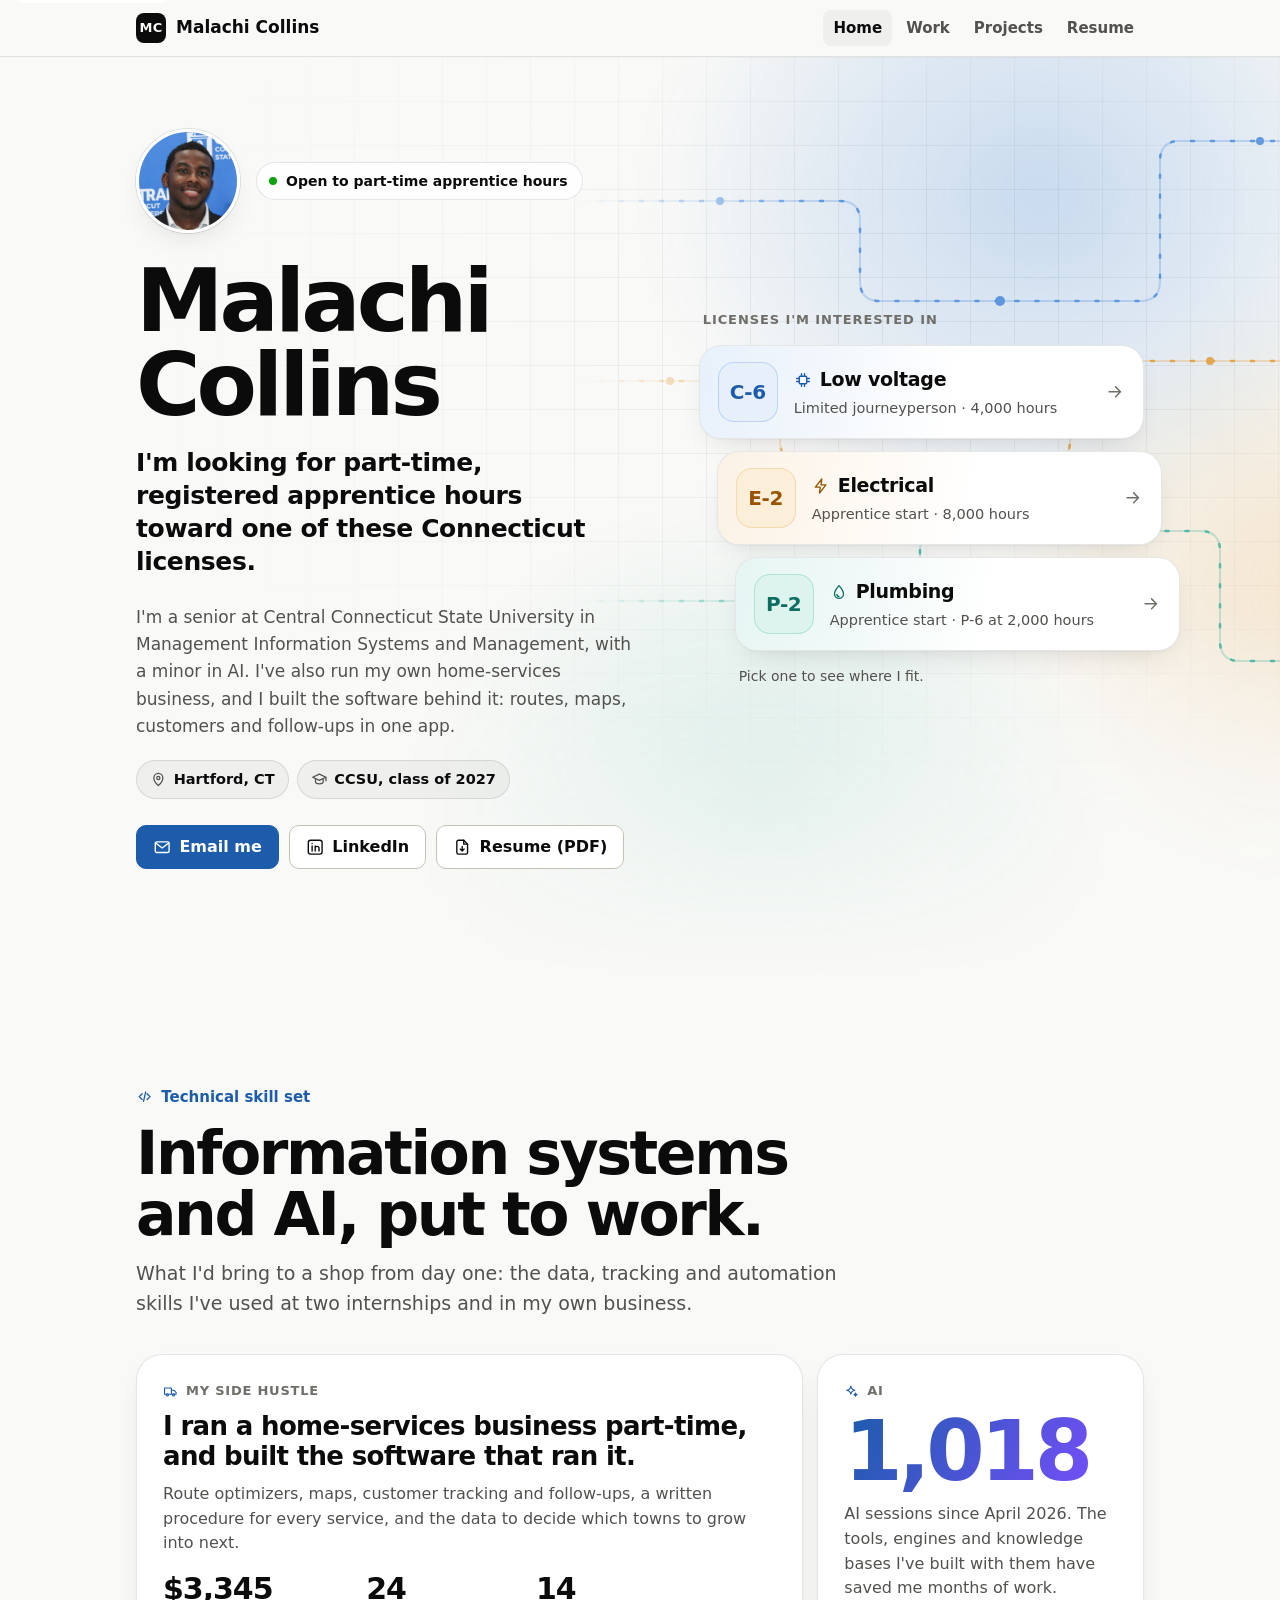
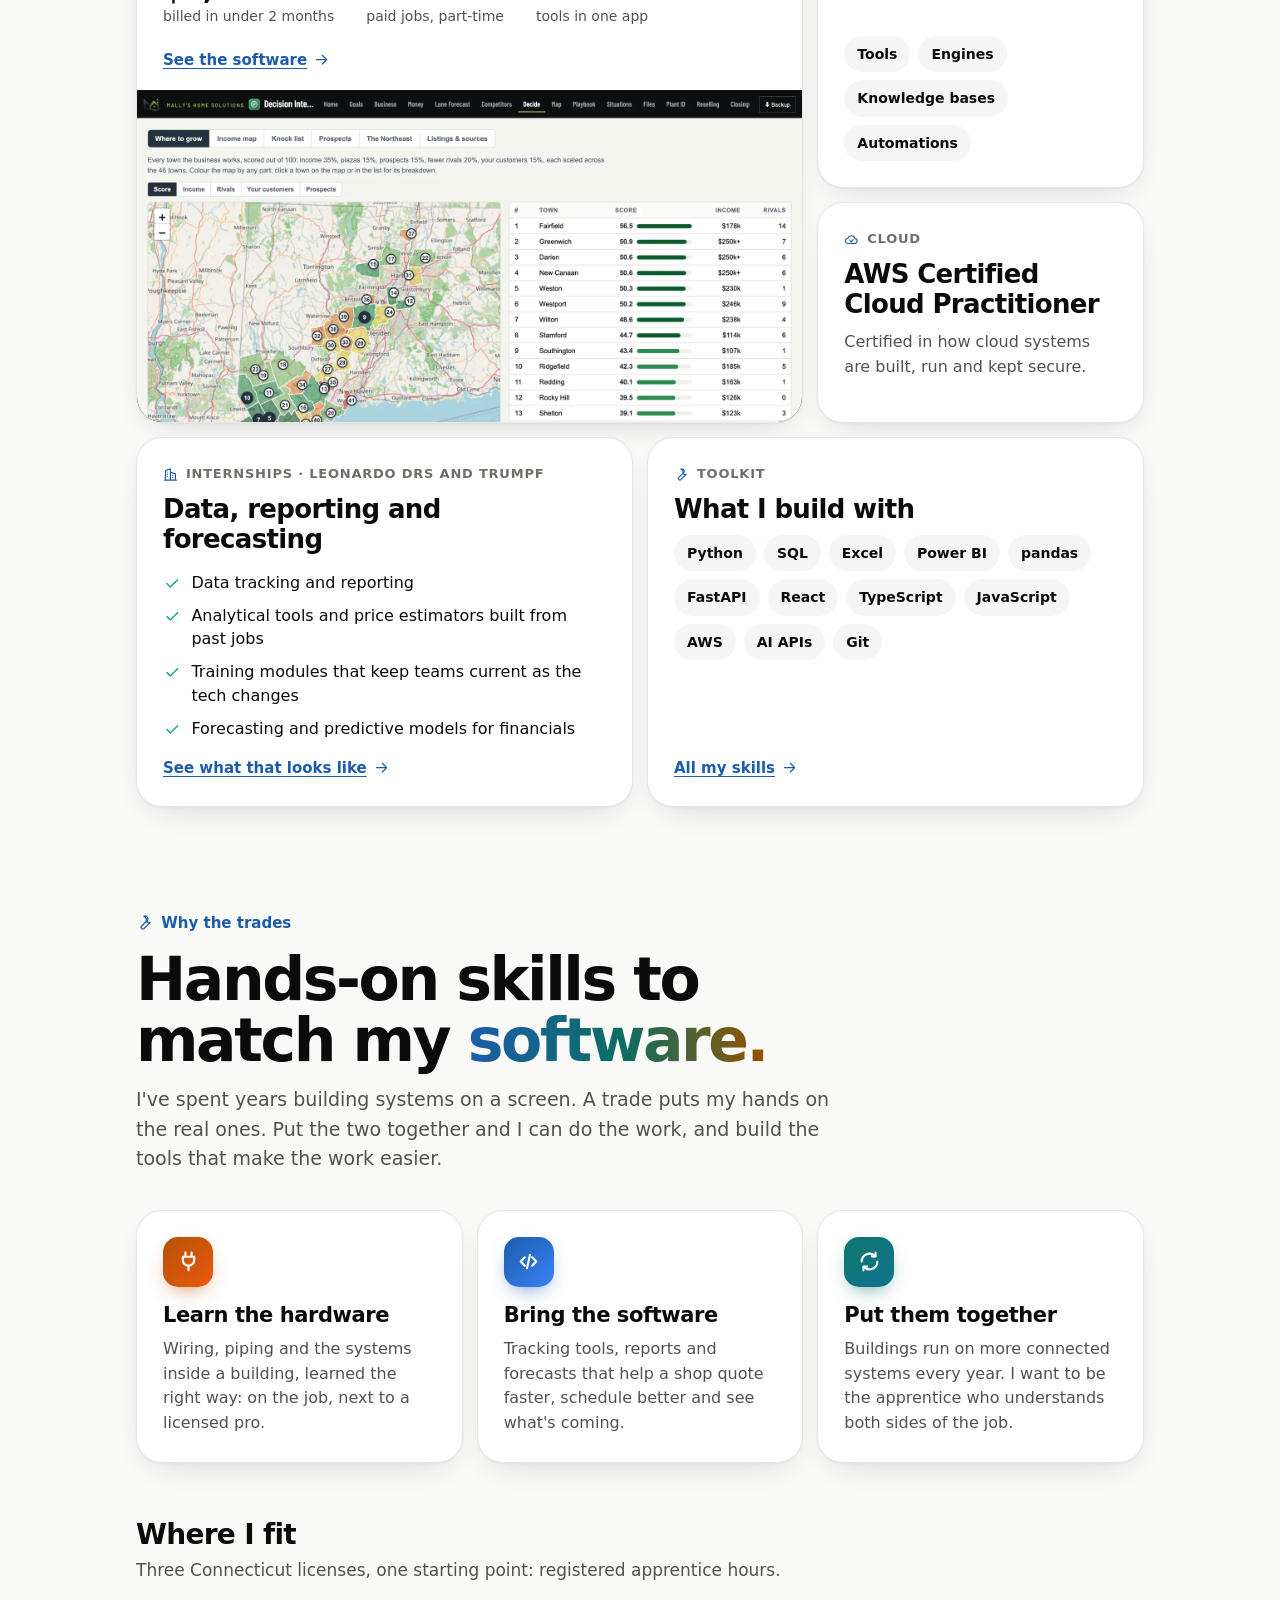
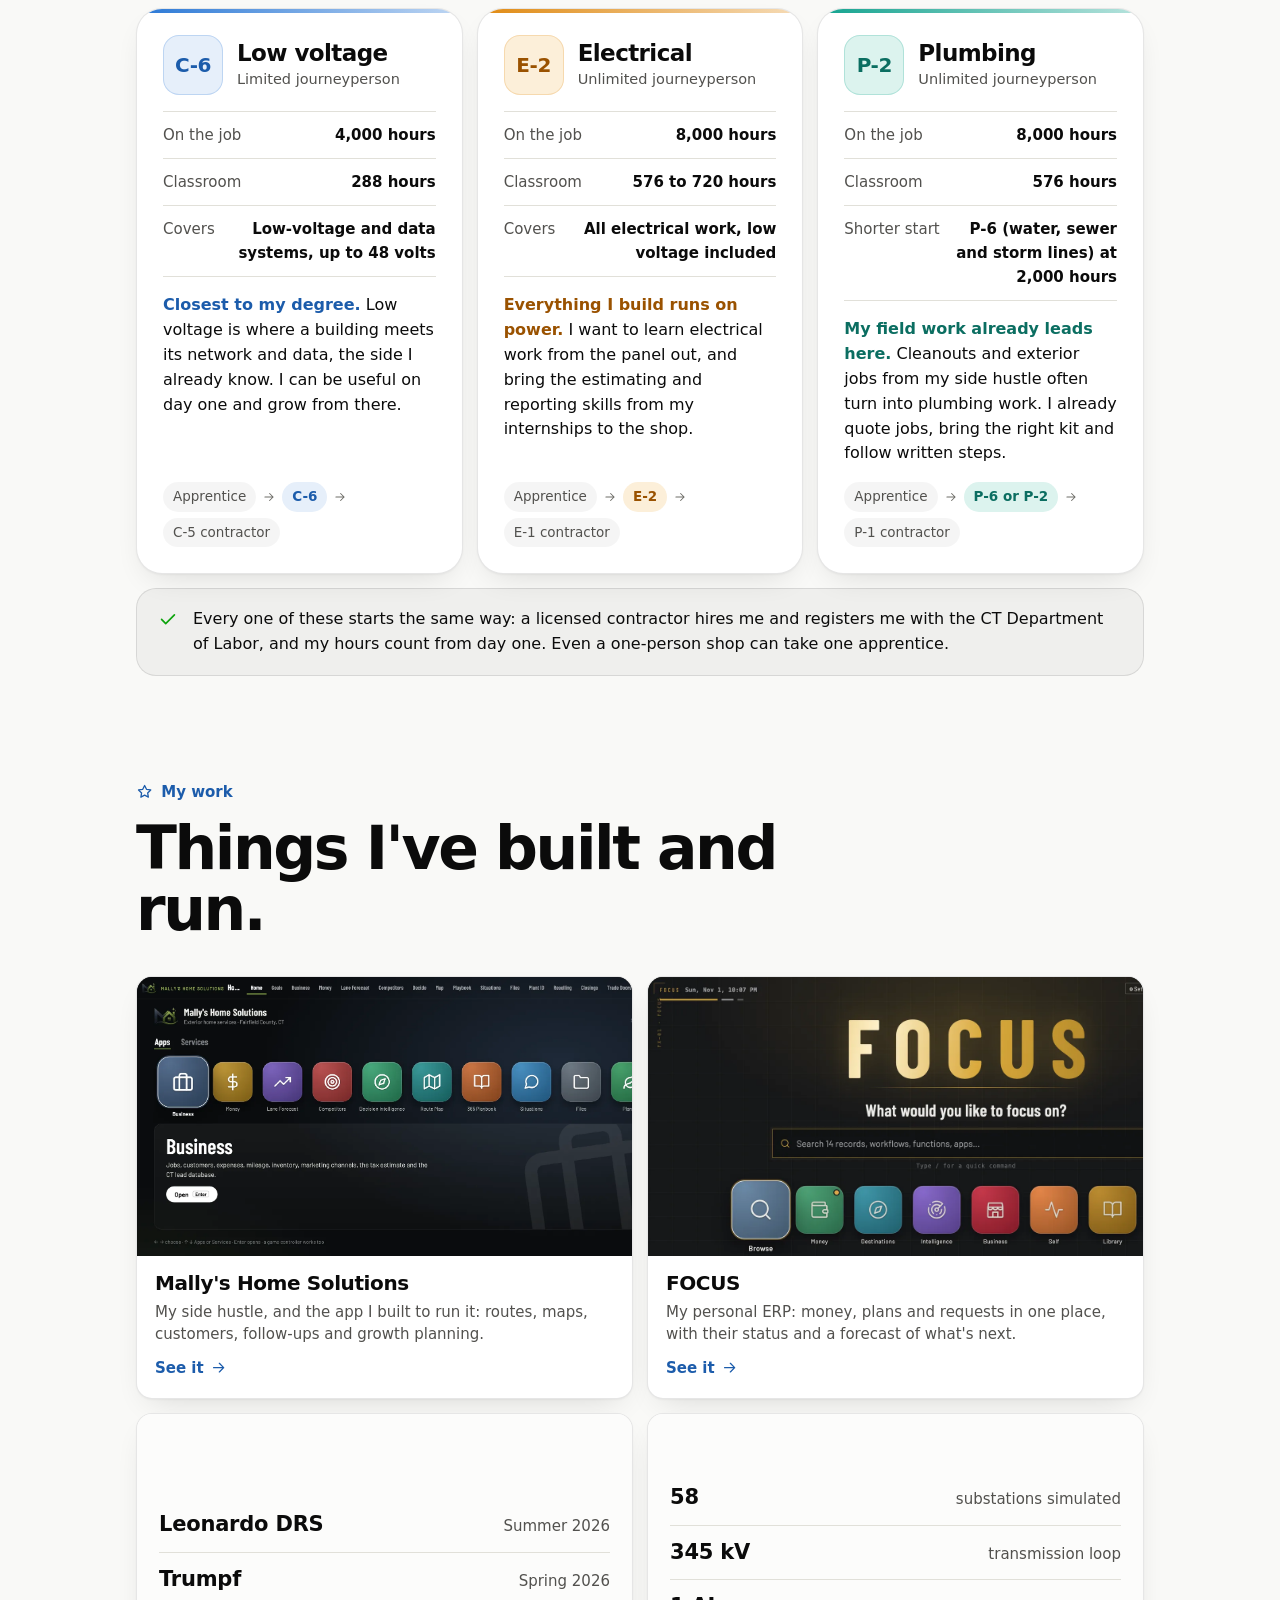
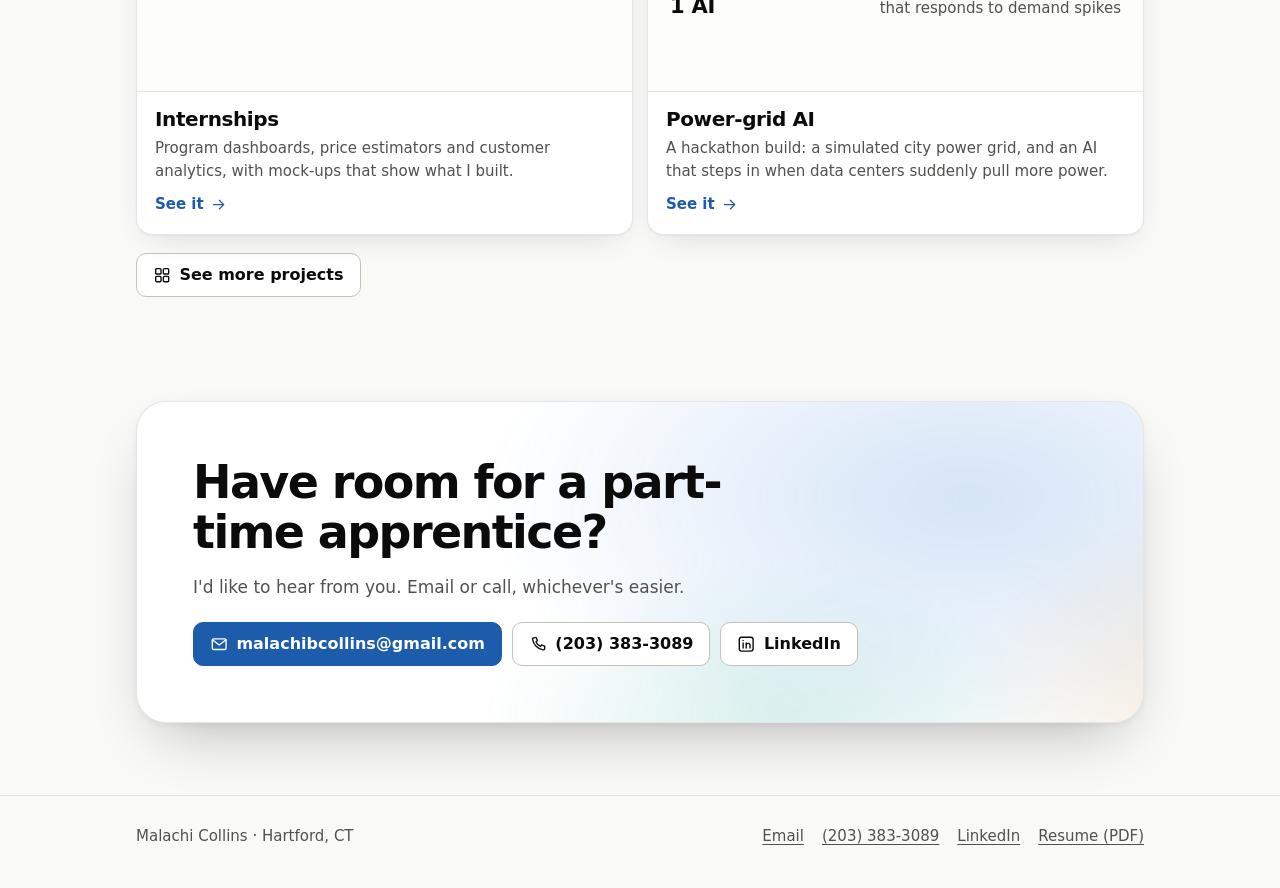
==== commit 55ce20dc: "Mally's: $3,345 billed over 24 jobs in under two months, from the app's visits log The total runs fr" ====
--- a/docs/portfolio/index.html
+++ b/docs/portfolio/index.html
@@ -96,12 +96,12 @@
       <div class="bento">
         <article class="bcard b-hustle">
           <span class="tag"><svg class="icon" aria-hidden="true"><use href="assets/icons.svg#i-truck"/></svg>My side hustle</span>
-          <h3>I built the software that ran my home-services business.</h3>
+          <h3>I ran a home-services business part-time, and built the software that ran it.</h3>
           <p>Route optimizers, maps, customer tracking and follow-ups, a written procedure for every service, and the data to decide which towns to grow into next.</p>
           <div class="mini-stats">
+            <div><b>$3,345</b><span>billed in under 2 months</span></div>
+            <div><b>24</b><span>paid jobs, part-time</span></div>
             <div><b>14</b><span>tools in one app</span></div>
-            <div><b>46</b><span>towns scored for growth</span></div>
-            <div><b>17</b><span>services, step by step</span></div>
           </div>
           <a class="more" href="work.html#mallys">See the software<svg class="icon" aria-hidden="true"><use href="assets/icons.svg#i-arrow"/></svg></a>
           <div class="peek"><img src="assets/img/mhs-decide.webp" width="1600" height="1000" alt="A Connecticut town map colored by score next to a ranked list of towns." loading="lazy"></div>
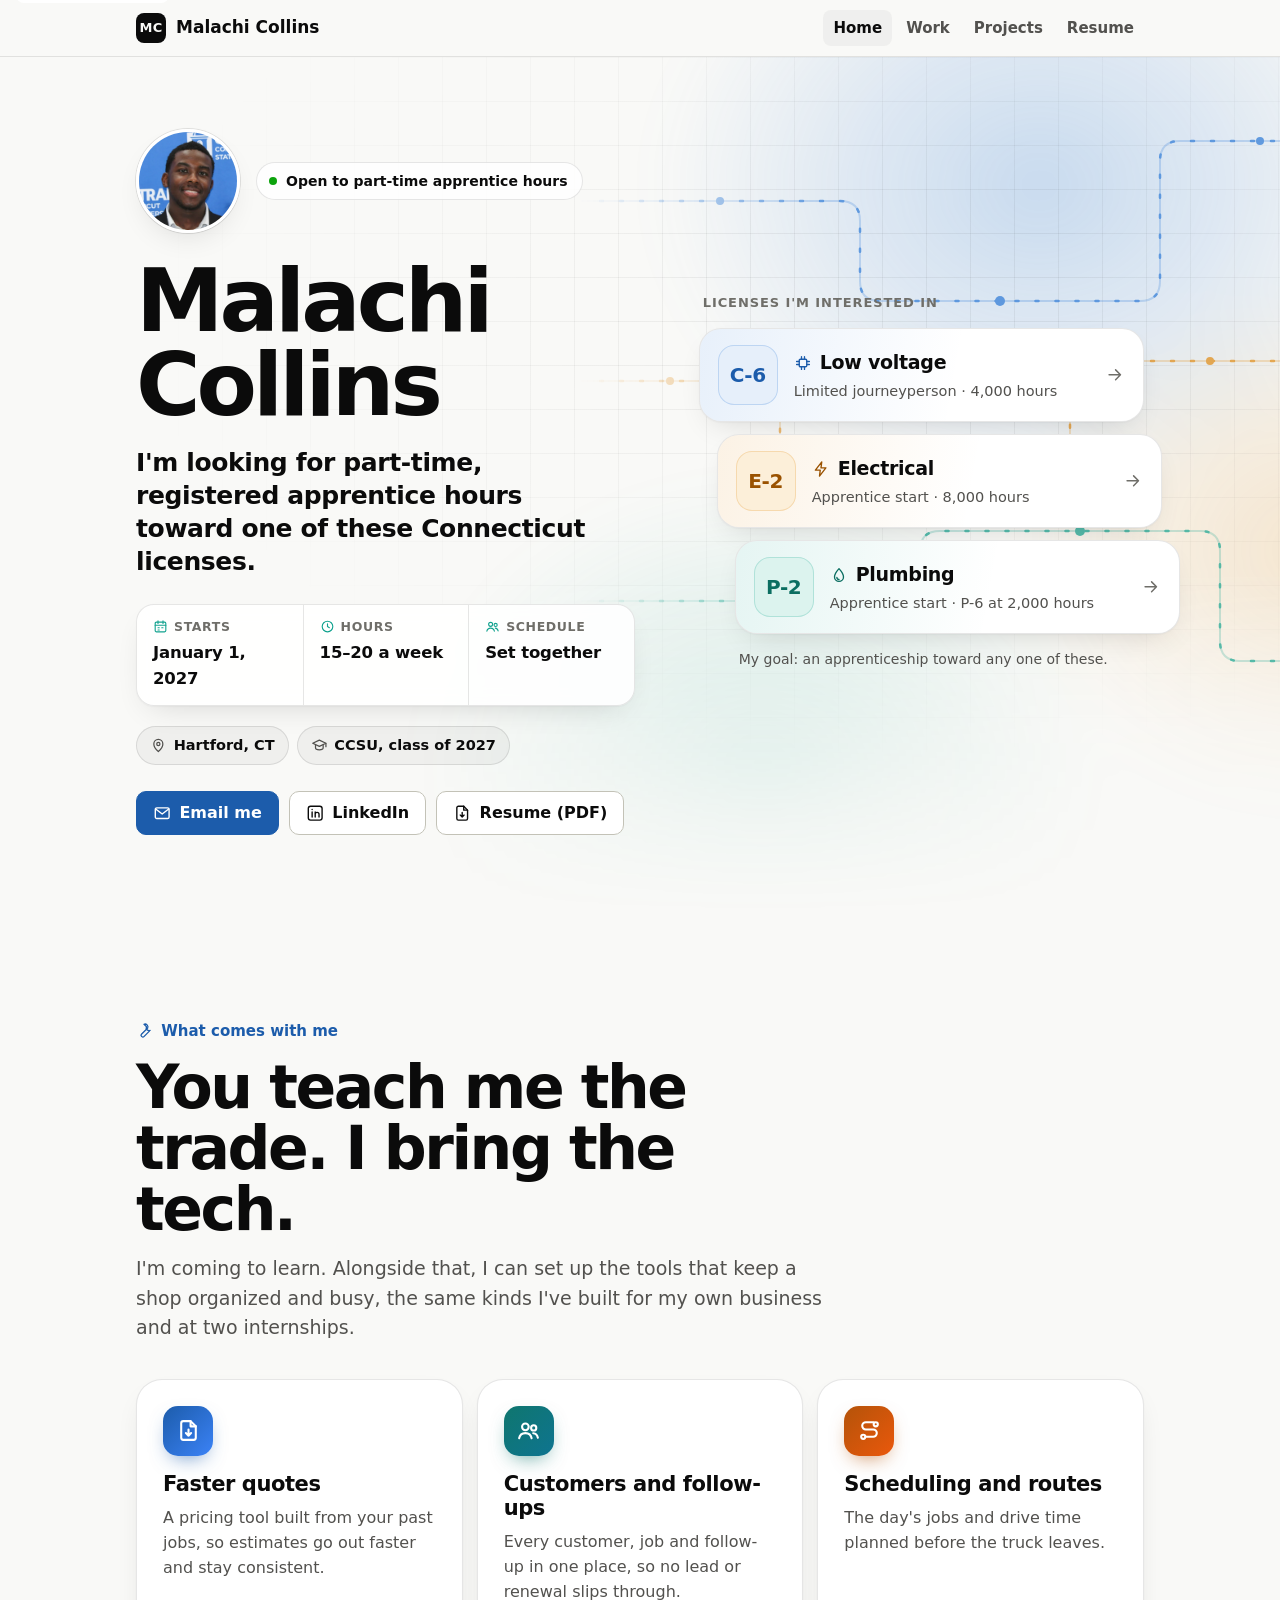
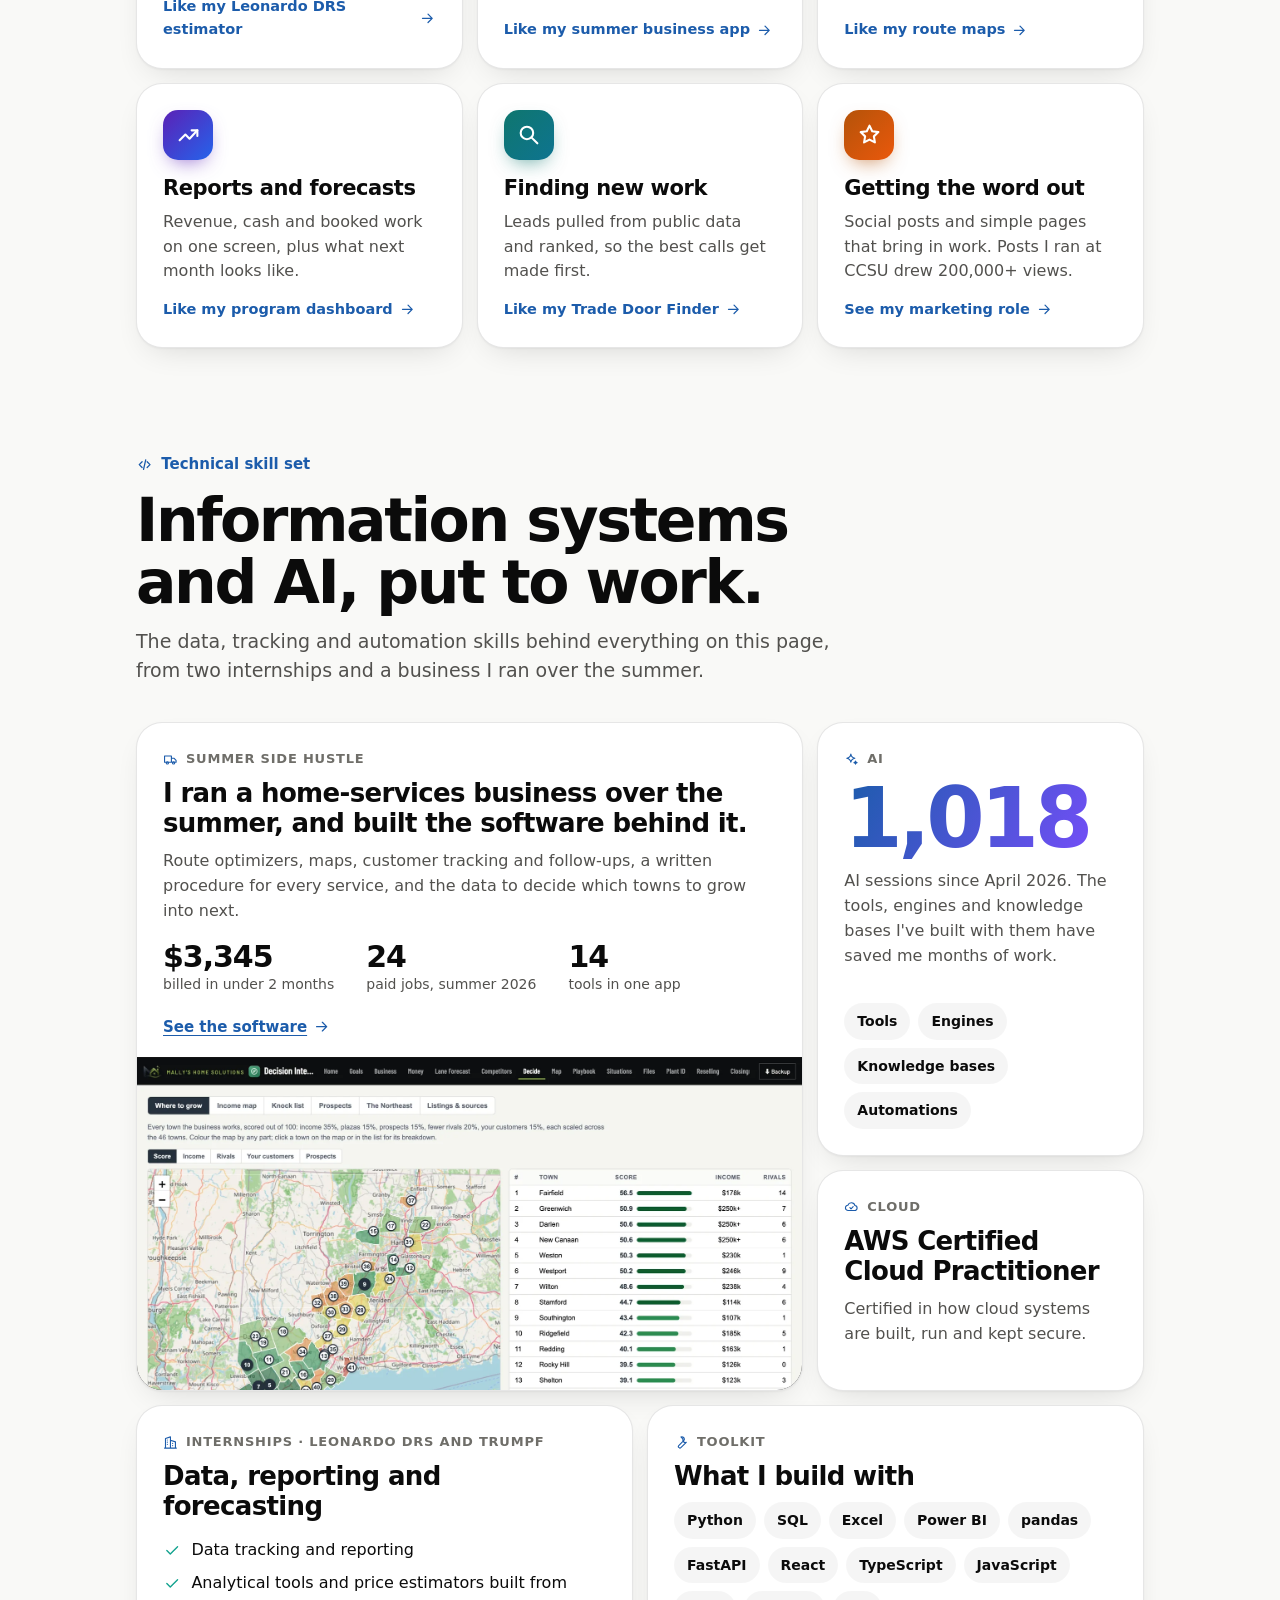
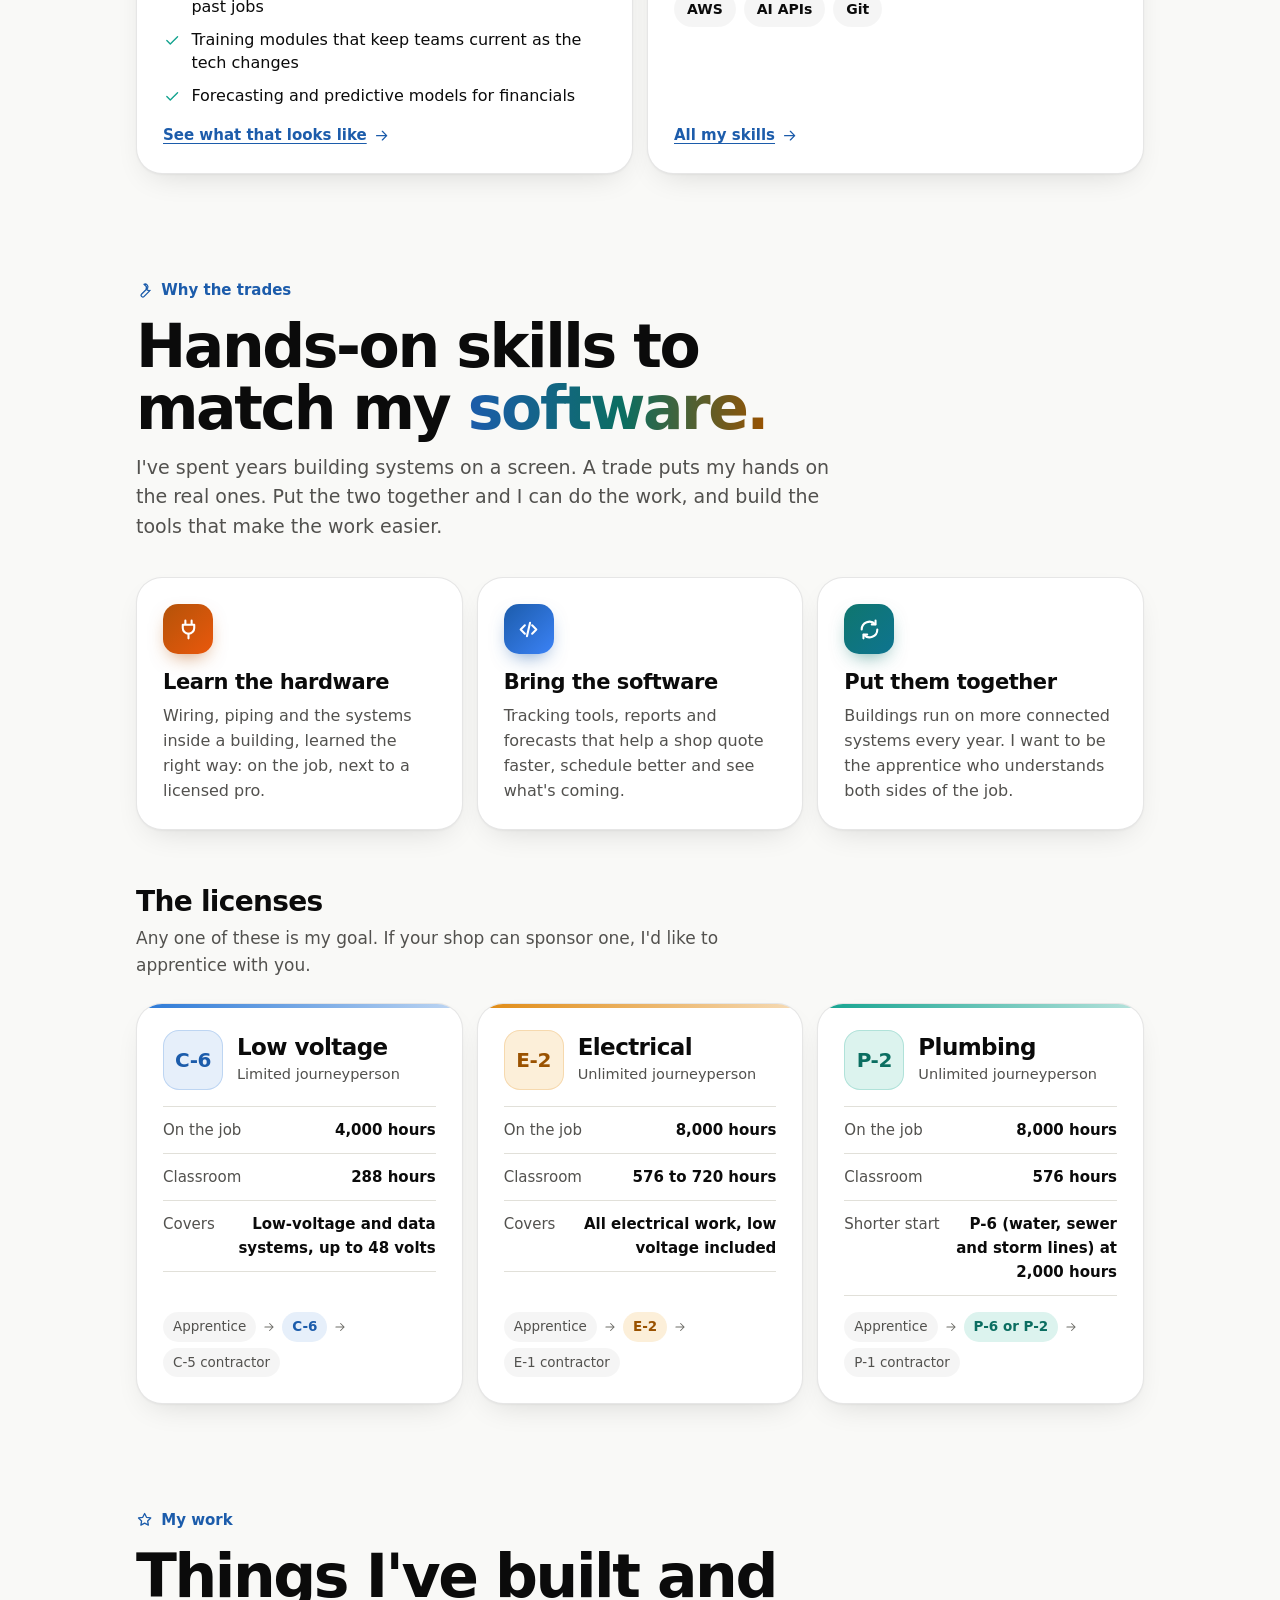
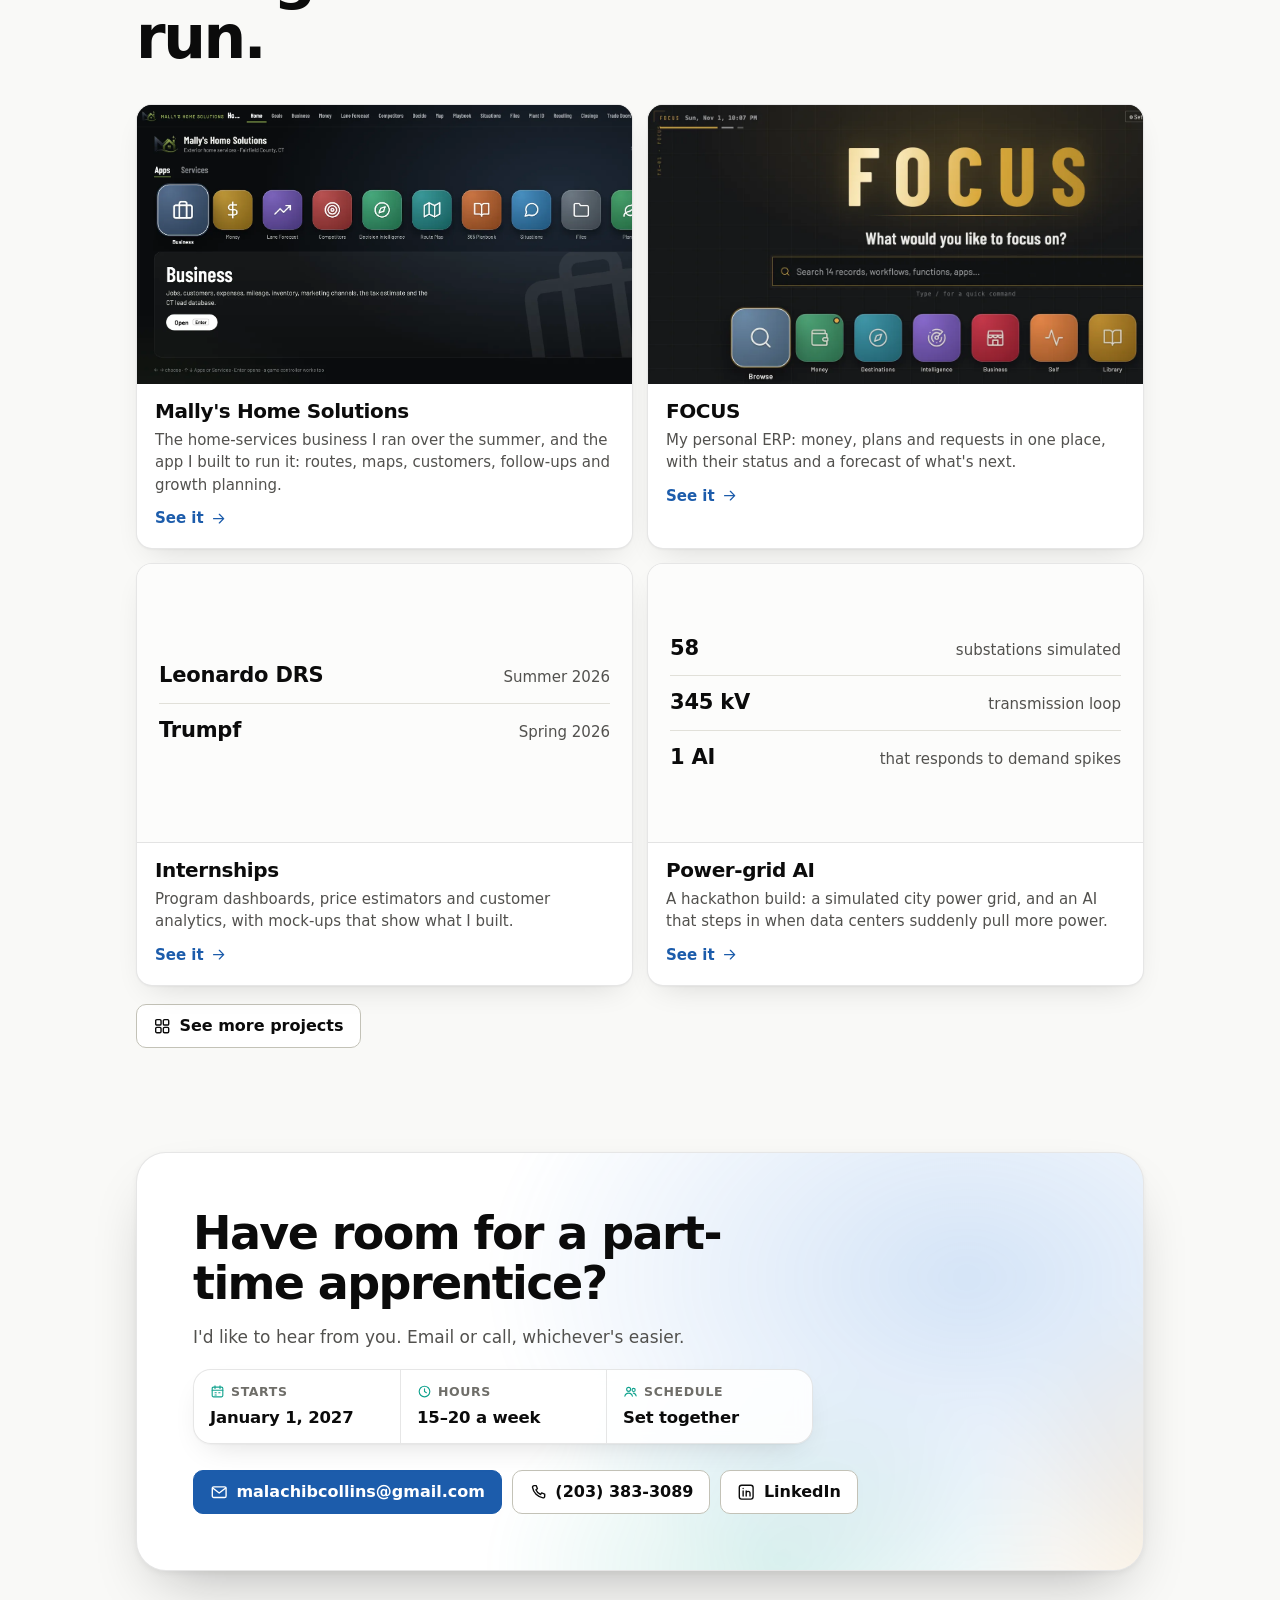
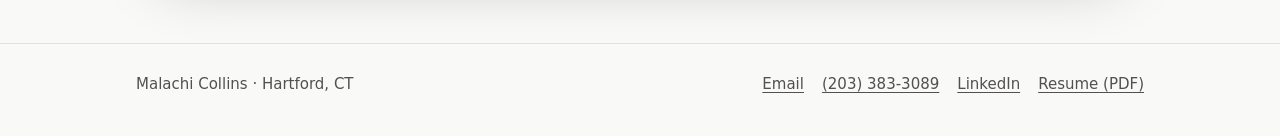
==== commit 08b2c9ae: "Home leads with the goal and availability; the business reads as a summer one Home: the bio blurb is" ====
--- a/docs/portfolio/index.html
+++ b/docs/portfolio/index.html
@@ -70,9 +70,13 @@
             <span class="t"><strong><svg class="icon" aria-hidden="true"><use href="assets/icons.svg#i-drop"/></svg>Plumbing</strong><small>Apprentice start · P-6 at 2,000 hours</small></span>
             <svg class="icon go" aria-hidden="true"><use href="assets/icons.svg#i-arrow"/></svg>
           </a>
-          <p class="lic-note">Pick one to see where I fit.</p>
+          <p class="lic-note">My goal: an apprenticeship toward any one of these.</p>
         </nav>
-        <p class="sub">I'm a senior at Central Connecticut State University in Management Information Systems and Management, with a minor in AI. I've also run my own home-services business, and I built the software behind it: routes, maps, customers and follow-ups in one app.</p>
+        <dl class="avail" aria-label="Availability">
+          <div><dt><svg class="icon" aria-hidden="true"><use href="assets/icons.svg#i-calendar"/></svg>Starts</dt><dd>January 1, 2027</dd></div>
+          <div><dt><svg class="icon" aria-hidden="true"><use href="assets/icons.svg#i-clock"/></svg>Hours</dt><dd>15–20 a week</dd></div>
+          <div><dt><svg class="icon" aria-hidden="true"><use href="assets/icons.svg#i-people"/></svg>Schedule</dt><dd>Set together</dd></div>
+        </dl>
         <div class="meta">
           <span><svg class="icon" aria-hidden="true"><use href="assets/icons.svg#i-pin"/></svg>Hartford, CT</span>
           <span><svg class="icon" aria-hidden="true"><use href="assets/icons.svg#i-cap"/></svg>CCSU, class of 2027</span>
@@ -87,20 +91,66 @@
   </div>
 
   <div class="wrap">
+    <section class="band" id="value" aria-labelledby="value-h">
+      <div class="band-head">
+        <span class="eyebrow"><svg class="icon" aria-hidden="true"><use href="assets/icons.svg#i-tools"/></svg>What comes with me</span>
+        <h2 class="display" id="value-h">You teach me the trade. I&nbsp;bring the tech.</h2>
+        <p class="sub">I'm coming to learn. Alongside that, I can set up the tools that keep a shop organized and busy, the same kinds I've built for my own business and at two internships.</p>
+      </div>
+      <div class="offers">
+        <article class="pillar offer">
+          <span class="app-ico" aria-hidden="true"><svg class="icon"><use href="assets/icons.svg#i-file"/></svg></span>
+          <h3>Faster quotes</h3>
+          <p>A pricing tool built from your past jobs, so estimates go out faster and stay consistent.</p>
+          <a class="proof" href="work.html#internships">Like my Leonardo DRS estimator<svg class="icon" aria-hidden="true"><use href="assets/icons.svg#i-arrow"/></svg></a>
+        </article>
+        <article class="pillar offer">
+          <span class="app-ico teal" aria-hidden="true"><svg class="icon"><use href="assets/icons.svg#i-people"/></svg></span>
+          <h3>Customers and follow-ups</h3>
+          <p>Every customer, job and follow-up in one place, so no lead or renewal slips through.</p>
+          <a class="proof" href="work.html#mallys">Like my summer business app<svg class="icon" aria-hidden="true"><use href="assets/icons.svg#i-arrow"/></svg></a>
+        </article>
+        <article class="pillar offer">
+          <span class="app-ico amber" aria-hidden="true"><svg class="icon"><use href="assets/icons.svg#i-route"/></svg></span>
+          <h3>Scheduling and routes</h3>
+          <p>The day's jobs and drive time planned before the truck leaves.</p>
+          <a class="proof" href="work.html#mallys">Like my route maps<svg class="icon" aria-hidden="true"><use href="assets/icons.svg#i-arrow"/></svg></a>
+        </article>
+        <article class="pillar offer">
+          <span class="app-ico violet" aria-hidden="true"><svg class="icon"><use href="assets/icons.svg#i-trend"/></svg></span>
+          <h3>Reports and forecasts</h3>
+          <p>Revenue, cash and booked work on one screen, plus what next month looks like.</p>
+          <a class="proof" href="work.html#internships">Like my program dashboard<svg class="icon" aria-hidden="true"><use href="assets/icons.svg#i-arrow"/></svg></a>
+        </article>
+        <article class="pillar offer">
+          <span class="app-ico teal" aria-hidden="true"><svg class="icon"><use href="assets/icons.svg#i-search"/></svg></span>
+          <h3>Finding new work</h3>
+          <p>Leads pulled from public data and ranked, so the best calls get made first.</p>
+          <a class="proof" href="projects.html#research">Like my Trade Door Finder<svg class="icon" aria-hidden="true"><use href="assets/icons.svg#i-arrow"/></svg></a>
+        </article>
+        <article class="pillar offer">
+          <span class="app-ico amber" aria-hidden="true"><svg class="icon"><use href="assets/icons.svg#i-star"/></svg></span>
+          <h3>Getting the word out</h3>
+          <p>Social posts and simple pages that bring in work. Posts I ran at CCSU drew 200,000+ views.</p>
+          <a class="proof" href="resume.html#job-sald">See my marketing role<svg class="icon" aria-hidden="true"><use href="assets/icons.svg#i-arrow"/></svg></a>
+        </article>
+      </div>
+    </section>
+
     <section class="band" id="skills" aria-labelledby="skills-h">
       <div class="band-head">
         <span class="eyebrow"><svg class="icon" aria-hidden="true"><use href="assets/icons.svg#i-code"/></svg>Technical skill set</span>
         <h2 class="display" id="skills-h">Information systems and AI, put to work.</h2>
-        <p class="sub">What I'd bring to a shop from day one: the data, tracking and automation skills I've used at two internships and in my own business.</p>
+        <p class="sub">The data, tracking and automation skills behind everything on this page, from two internships and a business I ran over the summer.</p>
       </div>
       <div class="bento">
         <article class="bcard b-hustle">
-          <span class="tag"><svg class="icon" aria-hidden="true"><use href="assets/icons.svg#i-truck"/></svg>My side hustle</span>
-          <h3>I ran a home-services business part-time, and built the software that ran it.</h3>
+          <span class="tag"><svg class="icon" aria-hidden="true"><use href="assets/icons.svg#i-truck"/></svg>Summer side hustle</span>
+          <h3>I ran a home-services business over the summer, and built the software behind it.</h3>
           <p>Route optimizers, maps, customer tracking and follow-ups, a written procedure for every service, and the data to decide which towns to grow into next.</p>
           <div class="mini-stats">
             <div><b>$3,345</b><span>billed in under 2 months</span></div>
-            <div><b>24</b><span>paid jobs, part-time</span></div>
+            <div><b>24</b><span>paid jobs, summer 2026</span></div>
             <div><b>14</b><span>tools in one app</span></div>
           </div>
           <a class="more" href="work.html#mallys">See the software<svg class="icon" aria-hidden="true"><use href="assets/icons.svg#i-arrow"/></svg></a>
@@ -161,8 +211,8 @@
         </article>
       </div>
 
-      <h3 class="subhead" id="licenses">Where I fit</h3>
-      <p class="sub">Three Connecticut licenses, one starting point: registered apprentice hours.</p>
+      <h3 class="subhead" id="licenses">The licenses</h3>
+      <p class="sub">Any one of these is my goal. If your shop can sponsor one, I'd like to apprentice with you.</p>
       <div class="compare">
         <article class="lcol lv" id="c6" aria-labelledby="c6-h">
           <div class="lcol-top">
@@ -174,7 +224,6 @@
             <div><dt>Classroom</dt><dd>288 hours</dd></div>
             <div><dt>Covers</dt><dd>Low-voltage and data systems, up to 48 volts</dd></div>
           </dl>
-          <p class="why"><b>Closest to my degree.</b> Low voltage is where a building meets its network and data, the side I already know. I can be useful on day one and grow from there.</p>
           <div class="path" aria-label="The path"><span>Apprentice</span><svg class="icon" aria-hidden="true"><use href="assets/icons.svg#i-arrow"/></svg><span class="on">C-6</span><svg class="icon" aria-hidden="true"><use href="assets/icons.svg#i-arrow"/></svg><span>C-5 contractor</span></div>
         </article>
         <article class="lcol el" id="e2" aria-labelledby="e2-h">
@@ -187,7 +236,6 @@
             <div><dt>Classroom</dt><dd>576 to 720 hours</dd></div>
             <div><dt>Covers</dt><dd>All electrical work, low voltage included</dd></div>
           </dl>
-          <p class="why"><b>Everything I build runs on power.</b> I want to learn electrical work from the panel out, and bring the estimating and reporting skills from my internships to the shop.</p>
           <div class="path" aria-label="The path"><span>Apprentice</span><svg class="icon" aria-hidden="true"><use href="assets/icons.svg#i-arrow"/></svg><span class="on">E-2</span><svg class="icon" aria-hidden="true"><use href="assets/icons.svg#i-arrow"/></svg><span>E-1 contractor</span></div>
         </article>
         <article class="lcol pl" id="p2" aria-labelledby="p2-h">
@@ -200,11 +248,9 @@
             <div><dt>Classroom</dt><dd>576 hours</dd></div>
             <div><dt>Shorter start</dt><dd>P-6 (water, sewer and storm lines) at 2,000 hours</dd></div>
           </dl>
-          <p class="why"><b>My field work already leads here.</b> Cleanouts and exterior jobs from my side hustle often turn into plumbing work. I already quote jobs, bring the right kit and follow written steps.</p>
           <div class="path" aria-label="The path"><span>Apprentice</span><svg class="icon" aria-hidden="true"><use href="assets/icons.svg#i-arrow"/></svg><span class="on">P-6 or P-2</span><svg class="icon" aria-hidden="true"><use href="assets/icons.svg#i-arrow"/></svg><span>P-1 contractor</span></div>
         </article>
       </div>
-      <p class="apprentice-note"><svg class="icon" aria-hidden="true"><use href="assets/icons.svg#i-check"/></svg><span>Every one of these starts the same way: a licensed contractor hires me and registers me with the CT Department of Labor, and my hours count from day one. Even a one-person shop can take one apprentice.</span></p>
     </section>
 
     <section class="band" id="mywork" aria-labelledby="mywork-h">
@@ -215,7 +261,7 @@
       <div class="cards two-up">
         <a class="card" href="work.html#mallys">
           <div class="pic"><img src="assets/img/mhs-console.webp" width="1600" height="825" alt="The Mally's Home Solutions app's home screen: a row of app tiles." loading="lazy"></div>
-          <div class="body"><h3>Mally's Home Solutions</h3><p>My side hustle, and the app I built to run it: routes, maps, customers, follow-ups and growth planning.</p><span class="more">See it<svg class="icon" aria-hidden="true"><use href="assets/icons.svg#i-arrow"/></svg></span></div>
+          <div class="body"><h3>Mally's Home Solutions</h3><p>The home-services business I ran over the summer, and the app I built to run it: routes, maps, customers, follow-ups and growth planning.</p><span class="more">See it<svg class="icon" aria-hidden="true"><use href="assets/icons.svg#i-arrow"/></svg></span></div>
         </a>
         <a class="card" href="work.html#focus">
           <div class="pic"><img src="assets/img/focus-home.webp" width="1600" height="700" alt="The FOCUS home screen: a search box and a row of app tiles." loading="lazy"></div>
@@ -236,6 +282,11 @@
     <section class="cta" aria-labelledby="talk">
       <h2 id="talk">Have room for a part-time apprentice?</h2>
       <p>I'd like to hear from you. Email or call, whichever's easier.</p>
+      <dl class="avail" aria-label="Availability">
+        <div><dt><svg class="icon" aria-hidden="true"><use href="assets/icons.svg#i-calendar"/></svg>Starts</dt><dd>January 1, 2027</dd></div>
+        <div><dt><svg class="icon" aria-hidden="true"><use href="assets/icons.svg#i-clock"/></svg>Hours</dt><dd>15–20 a week</dd></div>
+        <div><dt><svg class="icon" aria-hidden="true"><use href="assets/icons.svg#i-people"/></svg>Schedule</dt><dd>Set together</dd></div>
+      </dl>
       <div class="actions">
         <a class="btn primary" href="mailto:malachibcollins@gmail.com"><svg class="icon" aria-hidden="true"><use href="assets/icons.svg#i-mail"/></svg>malachibcollins@gmail.com</a>
         <a class="btn" href="tel:+12033833089"><svg class="icon" aria-hidden="true"><use href="assets/icons.svg#i-phone"/></svg>(203) 383-3089</a>
--- a/docs/portfolio/assets/site.css
+++ b/docs/portfolio/assets/site.css
@@ -315,7 +315,7 @@
 @media (max-width: 859px) { .traces { width: 150%; right: -55%; top: -30px; opacity: 0.32; } }
 
 /* Hero: on phones the licenses sit right under "toward one of these licenses" */
-.hero { display: grid; grid-template-columns: minmax(0, 1fr); align-items: start; padding: 36px 0 72px; }
+.hero { display: grid; grid-template-columns: minmax(0, 1fr); align-items: start; padding: 36px 0 56px; }
 .hero > * { min-width: 0; }
 .hero-id { display: flex; align-items: center; gap: 16px; flex-wrap: wrap; }
 .headshot { width: 88px; height: 88px; border-radius: 50%; object-fit: cover; background: var(--wash); border: 3px solid var(--raised); box-shadow: 0 0 0 1px var(--ring), var(--shadow); }
@@ -323,15 +323,13 @@
 .status i { width: 8px; height: 8px; border-radius: 50%; background: var(--good); flex: none; }
 .hero h1 { font-size: clamp(46px, 8.6vw, 88px); font-weight: 800; letter-spacing: -0.045em; line-height: 0.96; margin: 26px 0 18px; }
 .hero .lead { font-size: clamp(20px, 2.5vw, 25px); font-weight: 600; letter-spacing: -0.015em; line-height: 1.32; max-width: 26ch; margin-bottom: 26px; }
-.hero .sub { font-size: 17px; line-height: 1.6; max-width: 52ch; margin-top: 30px; }
 .meta { display: flex; flex-wrap: wrap; gap: 8px; margin: 20px 0 26px; }
 .meta span { display: inline-flex; align-items: center; gap: 7px; padding: 7px 13px; border-radius: 999px; background: var(--wash); border: 1px solid var(--ring); color: var(--ink); font-size: 14.5px; font-weight: 550; }
 .meta .icon { color: var(--ink-2); }
 @media (min-width: 860px) {
-  .hero { grid-template-columns: minmax(0, 1.12fr) minmax(0, 1fr); column-gap: 64px; padding: 72px 0 112px; }
+  .hero { grid-template-columns: minmax(0, 1.12fr) minmax(0, 1fr); column-gap: 64px; padding: 72px 0 80px; }
   .hero > * { grid-column: 1; }
   .hero > .lic-stack { grid-column: 2; grid-row: 1 / span 6; align-self: center; margin: 0; }
-  .hero .sub { margin-top: 0; }
   .headshot { width: 104px; height: 104px; }
 }
 
@@ -436,14 +434,10 @@
 .specs div { display: flex; justify-content: space-between; align-items: baseline; gap: 14px; padding: 11px 0; border-bottom: 1px solid var(--grid); font-size: 15px; }
 .specs dt { color: var(--ink-2); flex: none; }
 .specs dd { margin: 0; font-weight: 650; text-align: right; }
-.lcol .why { font-size: 16px; line-height: 1.55; }
-.lcol .why b { color: var(--k); }
 .path { margin-top: auto; display: flex; flex-wrap: wrap; align-items: center; gap: 6px; font-size: 13.5px; color: var(--ink-2); }
 .path span { padding: 4px 10px; border-radius: 999px; background: var(--wash); }
 .path span.on { background: var(--w); color: var(--k); font-weight: 700; }
 .path .icon { width: 14px; height: 14px; color: var(--muted); }
-.apprentice-note { margin-top: 14px; display: flex; gap: 14px; align-items: flex-start; padding: 18px 20px; border-radius: 20px; background: var(--wash); border: 1px solid var(--ring); font-size: 16px; line-height: 1.55; }
-.apprentice-note .icon { color: var(--good); width: 22px; height: 22px; margin-top: 1px; }
 
 /* Cards: lift on hover */
 .card { position: relative; box-shadow: var(--shadow); transition: translate .5s var(--ease), box-shadow .5s var(--ease), border-color .3s; }
@@ -614,3 +608,28 @@
 .job:target { border-color: var(--accent); box-shadow: 0 0 0 4px color-mix(in srgb, var(--accent) 22%, transparent), var(--shadow-lg); }
 .tiles.skills { grid-template-columns: repeat(auto-fit, minmax(min(100%, 300px), 1fr)); }
 .skill-list span { background: var(--wash); border: 1px solid var(--ring); }
+
+/* Availability: starts, hours, schedule. Easy to find on Home, the Resume and every call to action. */
+.avail { margin: 0; display: grid; grid-template-columns: repeat(3, minmax(0, 1fr)); border: 1px solid var(--ring); border-radius: 18px; background: color-mix(in srgb, var(--raised) 88%, transparent); -webkit-backdrop-filter: blur(8px); backdrop-filter: blur(8px); box-shadow: var(--shadow); overflow: hidden; }
+.avail div { padding: 12px 16px; display: grid; gap: 3px; align-content: start; }
+.avail div + div { border-left: 1px solid var(--ring); }
+.avail dt { display: flex; align-items: center; gap: 6px; font-size: 12.5px; font-weight: 700; letter-spacing: 0.05em; text-transform: uppercase; color: var(--muted); }
+.avail dt .icon { color: var(--pl); width: 15px; height: 15px; }
+.avail dd { margin: 0; font-size: 16.5px; font-weight: 700; letter-spacing: -0.01em; }
+.hero .avail { margin-top: 26px; }
+.cta .avail { max-width: 620px; margin: 2px 0 4px; }
+.section-head + .avail, .actions + .avail { margin-top: 18px; max-width: 620px; }
+@media (min-width: 860px) { .hero .avail { margin-top: 0; } }
+@media (max-width: 480px) {
+  .avail { grid-template-columns: minmax(0, 1fr); }
+  .avail div { grid-template-columns: 112px minmax(0, 1fr); align-items: center; padding: 11px 14px; }
+  .avail div + div { border-left: 0; border-top: 1px solid var(--ring); }
+}
+
+/* What comes with me: what a shop gets on top of an apprentice, each with proof */
+.offers { display: grid; gap: 14px; grid-template-columns: repeat(auto-fit, minmax(min(100%, 300px), 1fr)); }
+.offer { display: flex; flex-direction: column; gap: 10px; }
+.offer .proof { margin-top: auto; padding-top: 4px; display: inline-flex; align-items: center; gap: 6px; font-size: 14.5px; font-weight: 600; color: var(--link); text-decoration: none; }
+.offer .proof:hover { text-decoration: underline; }
+.offer .proof .icon { transition: transform .3s var(--ease); }
+.offer .proof:hover .icon { transform: translateX(3px); }
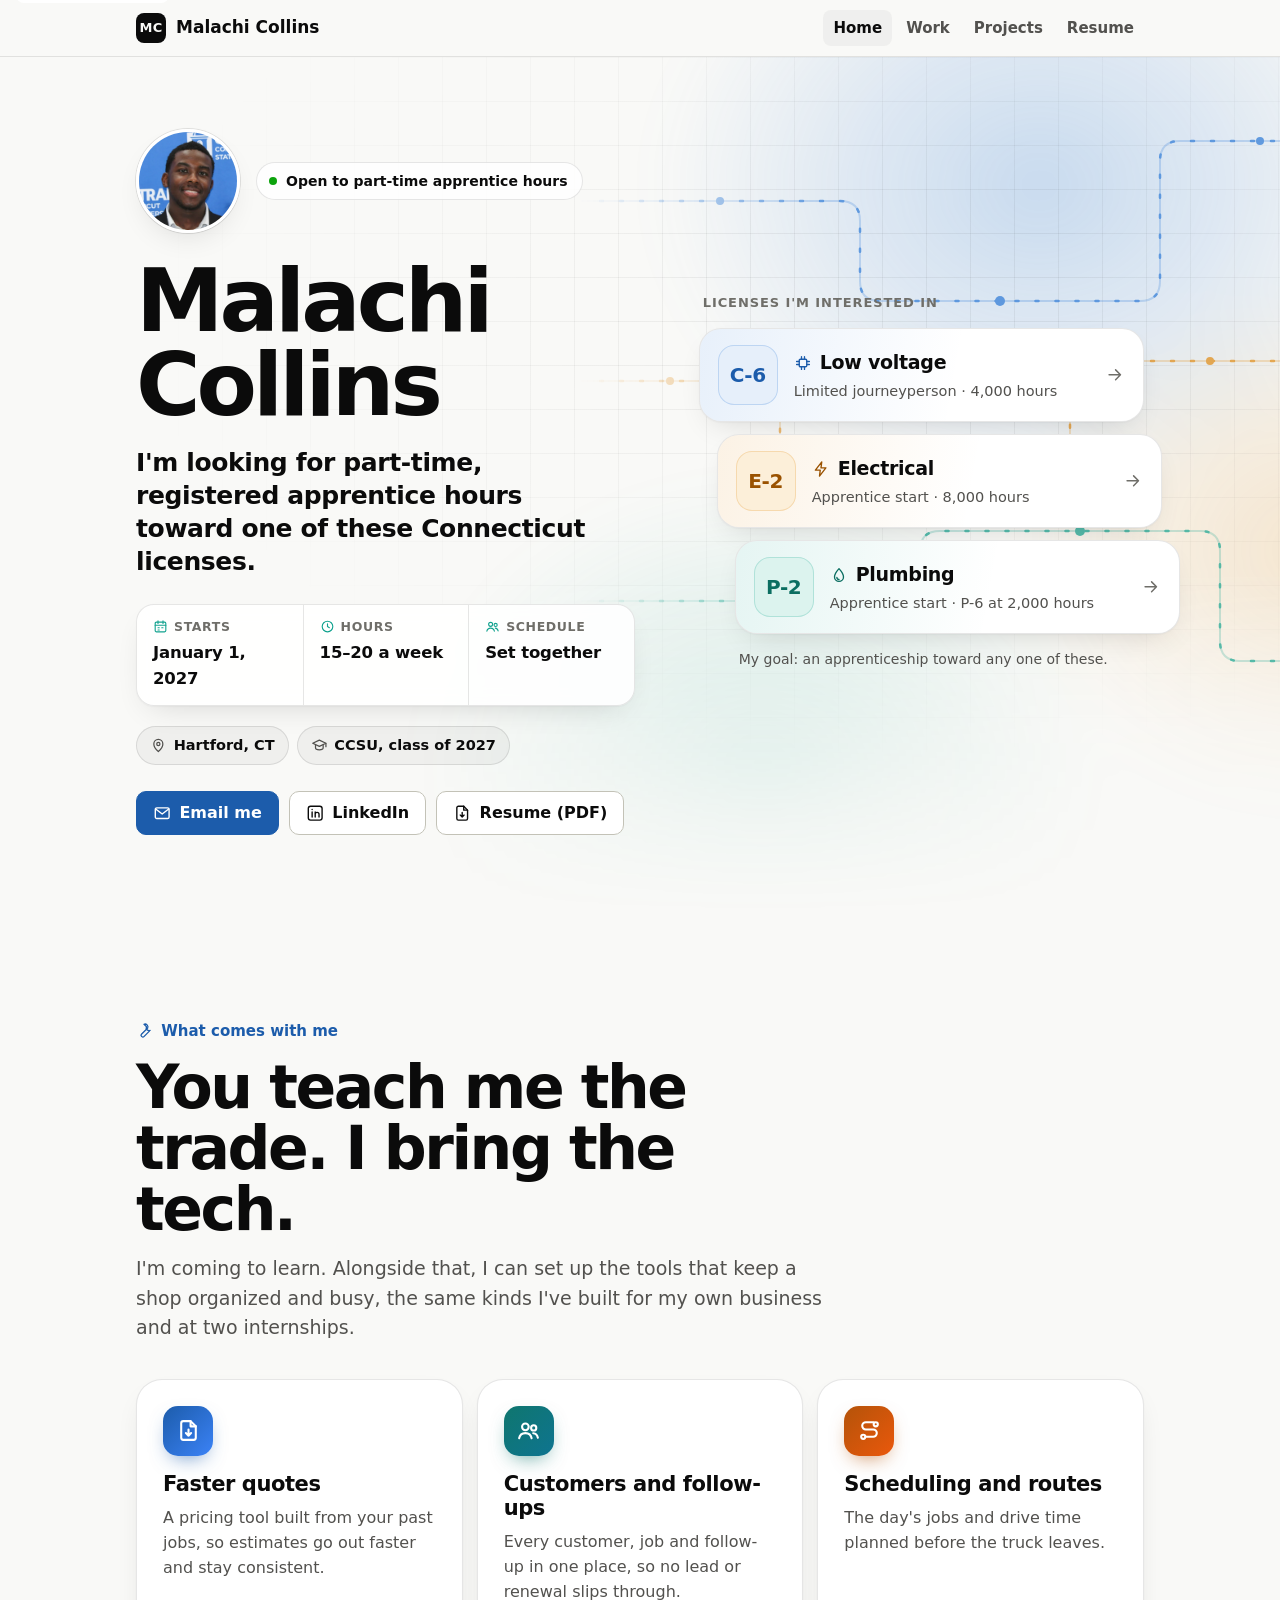
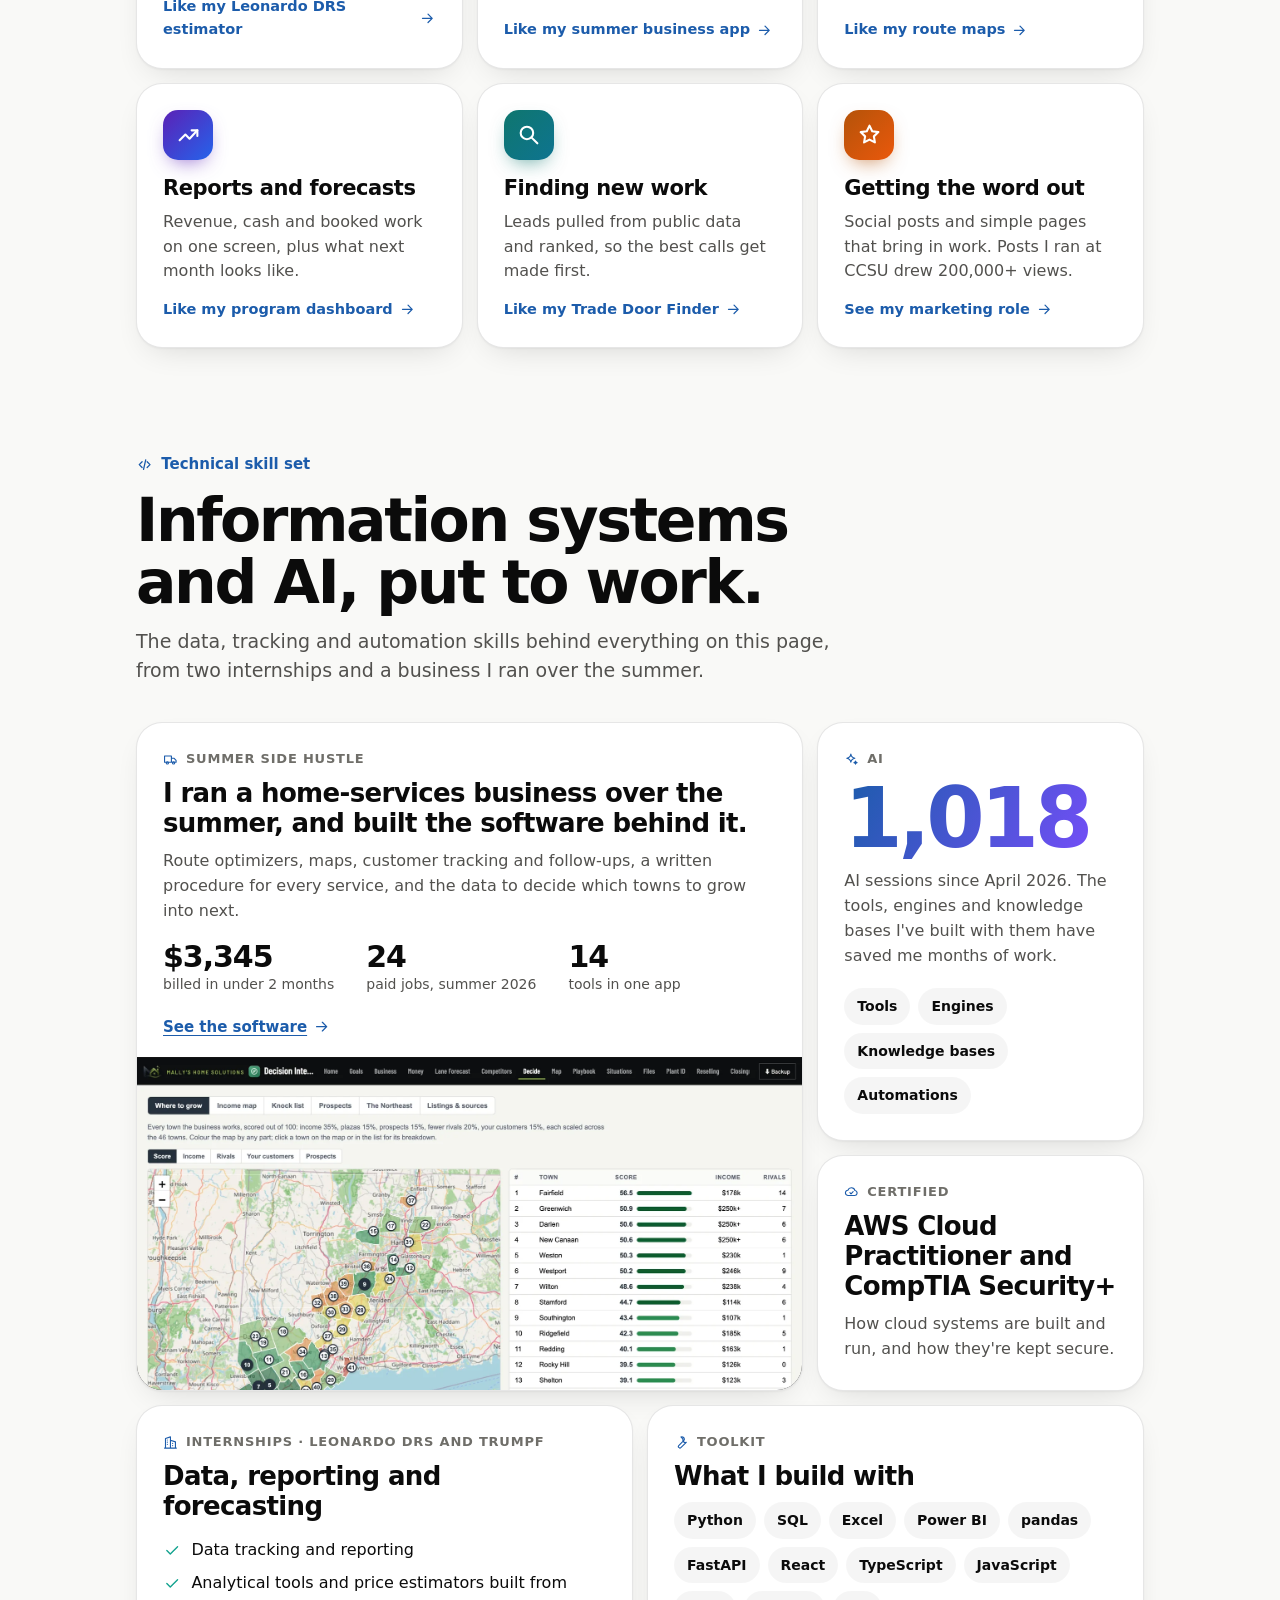
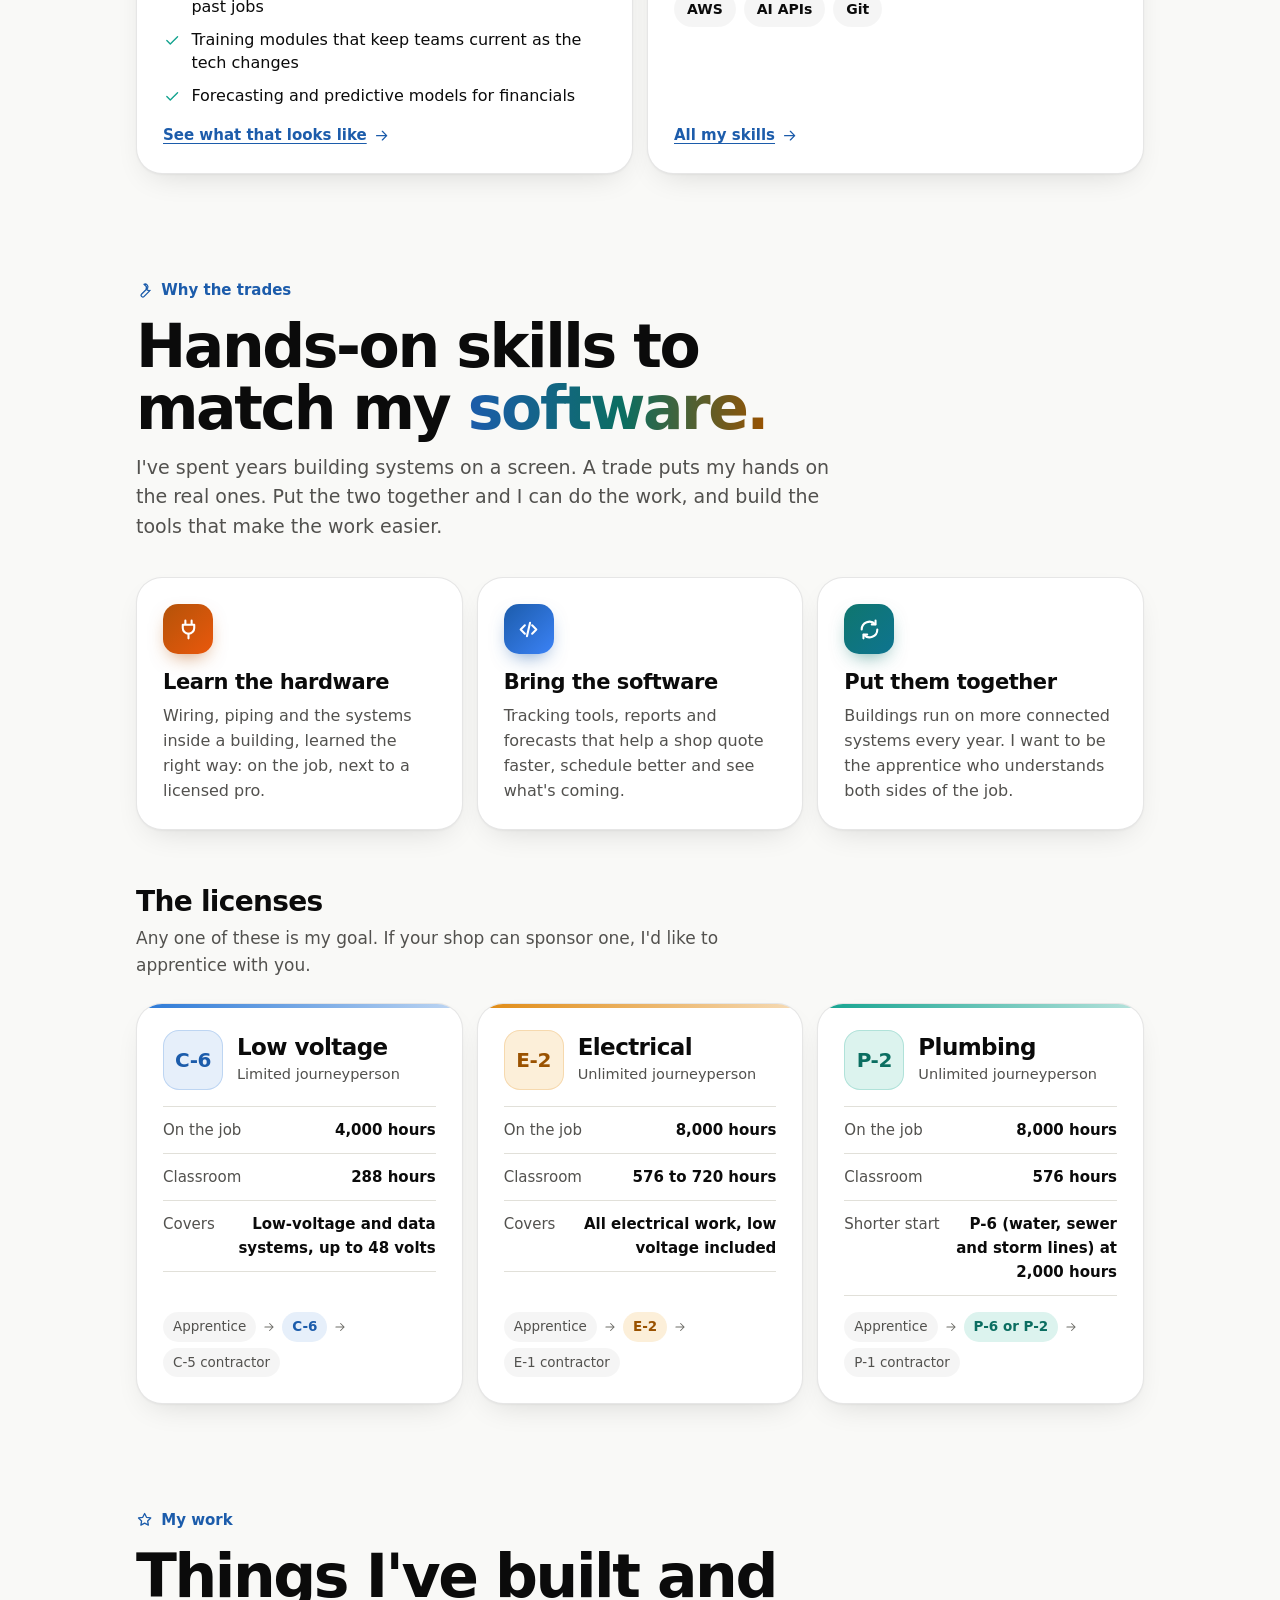
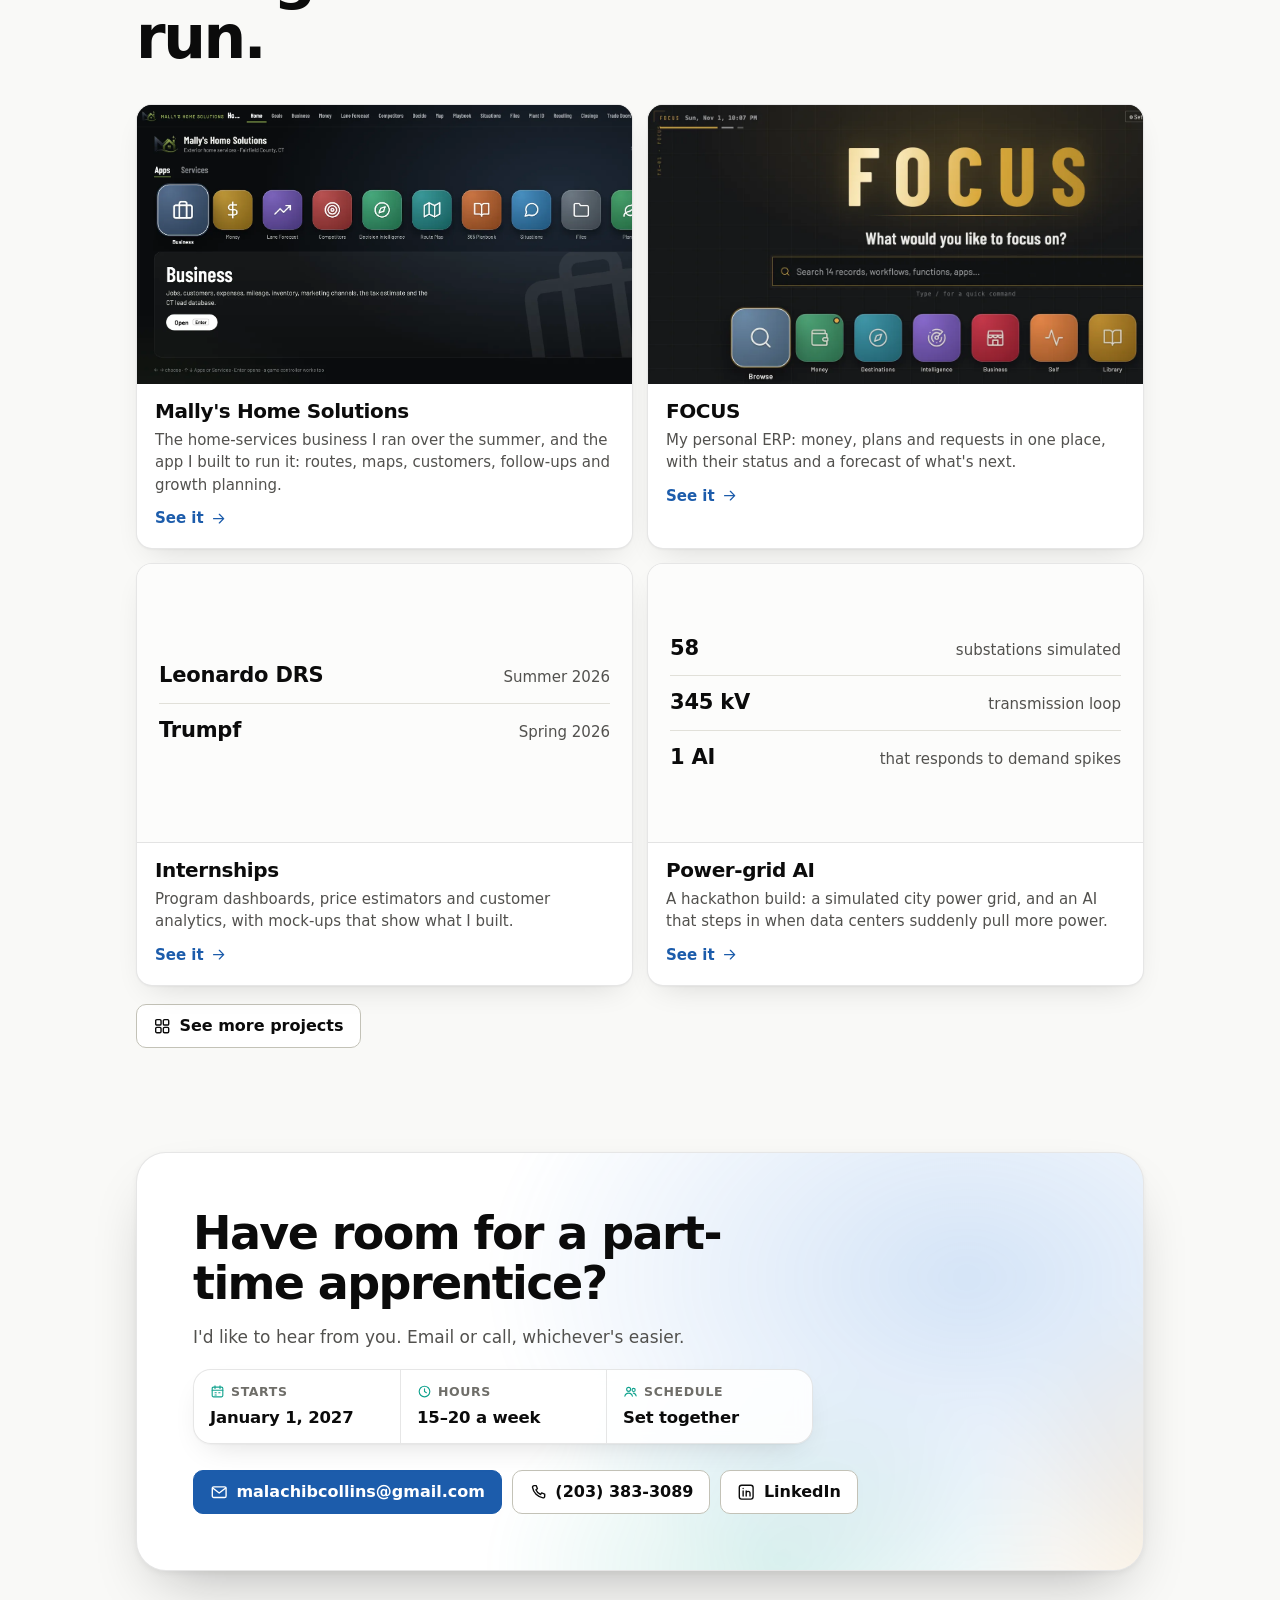
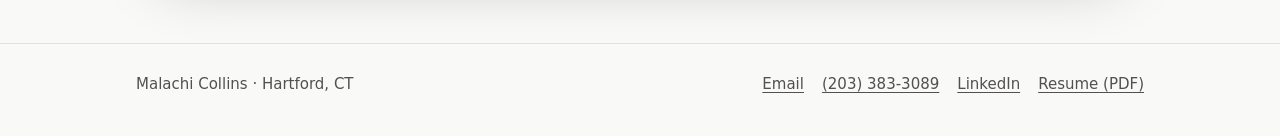
==== commit 420e4a8e: "Resume: the new PDF (my own export) and the page brought up to date with it The download is now the " ====
--- a/docs/portfolio/index.html
+++ b/docs/portfolio/index.html
@@ -163,9 +163,9 @@
           <div class="chips plain"><span>Tools</span><span>Engines</span><span>Knowledge bases</span><span>Automations</span></div>
         </article>
         <article class="bcard b-cloud">
-          <span class="tag"><svg class="icon" aria-hidden="true"><use href="assets/icons.svg#i-cloud"/></svg>Cloud</span>
-          <h3>AWS Certified Cloud Practitioner</h3>
-          <p>Certified in how cloud systems are built, run and kept secure.</p>
+          <span class="tag"><svg class="icon" aria-hidden="true"><use href="assets/icons.svg#i-cloud"/></svg>Certified</span>
+          <h3>AWS Cloud Practitioner and CompTIA Security+</h3>
+          <p>How cloud systems are built and run, and how they're kept secure.</p>
         </article>
         <article class="bcard b-intern">
           <span class="tag"><svg class="icon" aria-hidden="true"><use href="assets/icons.svg#i-building"/></svg>Internships · Leonardo DRS and Trumpf</span>
